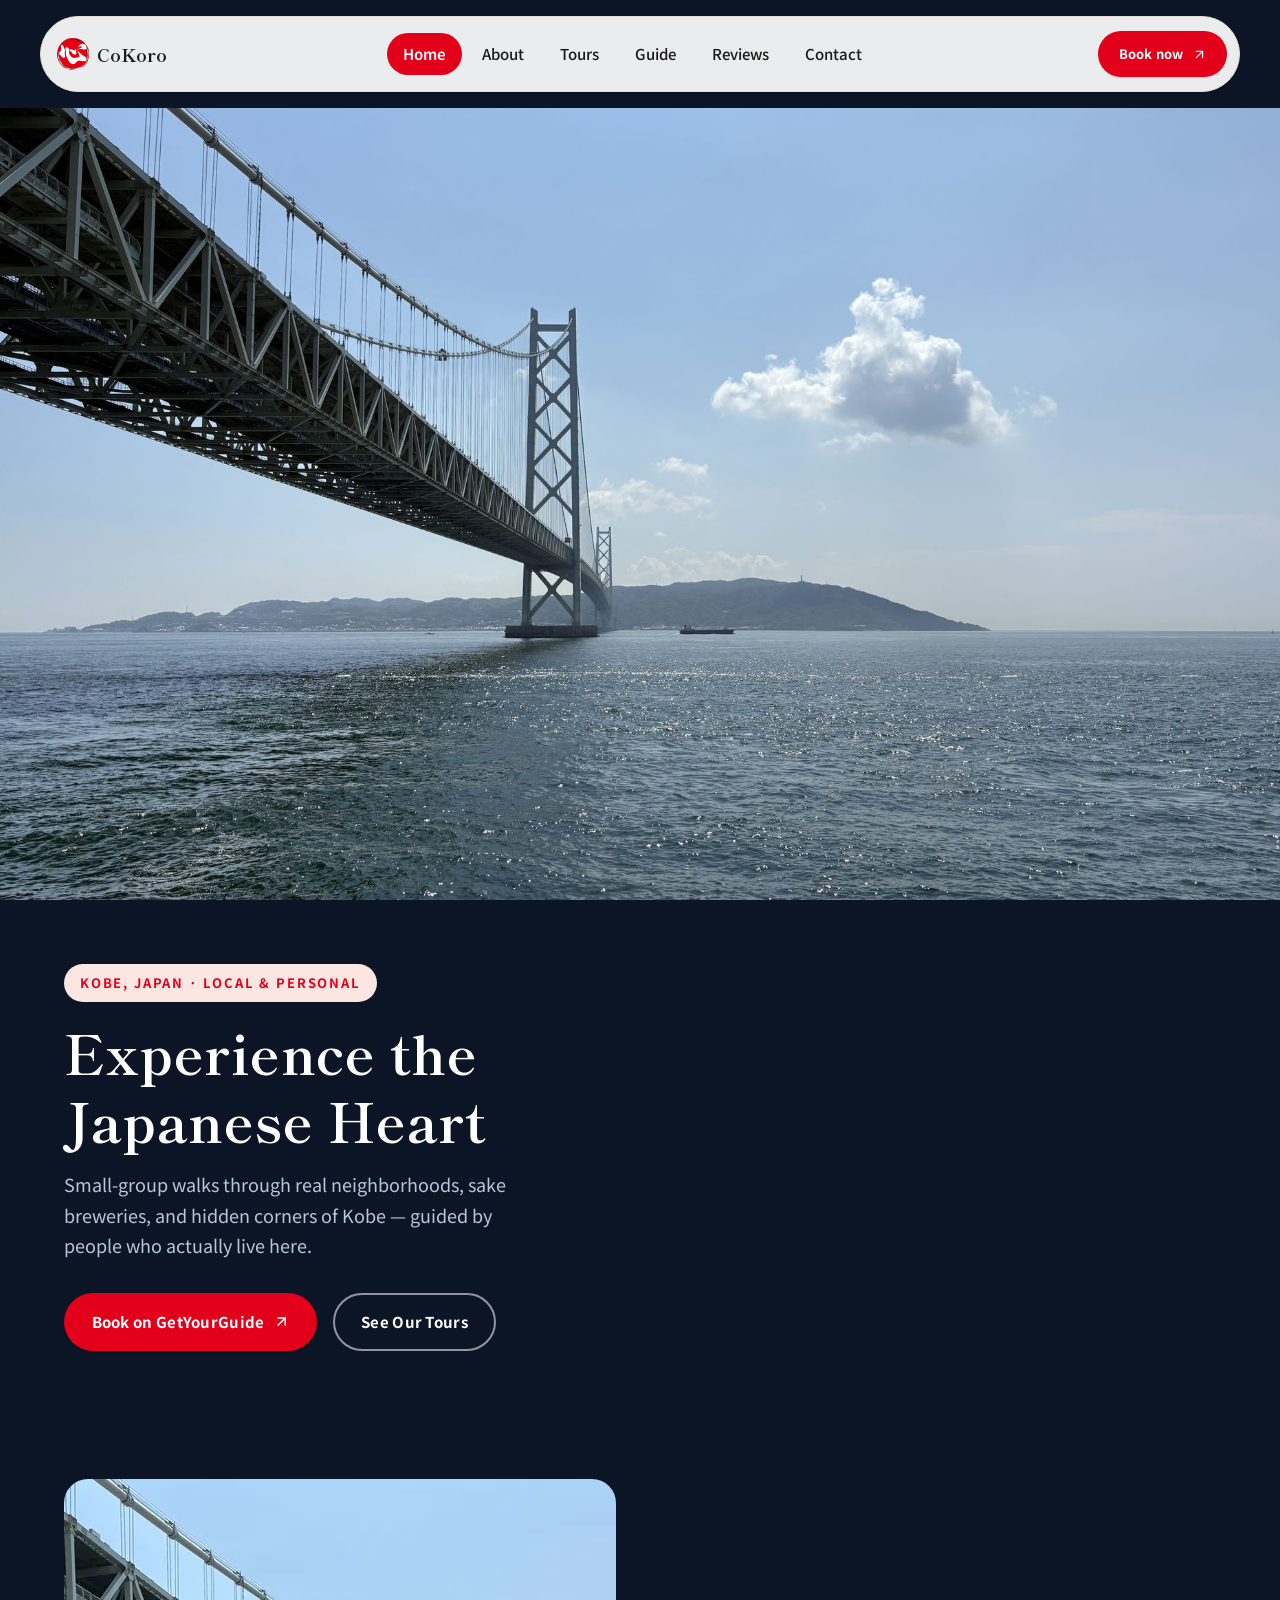
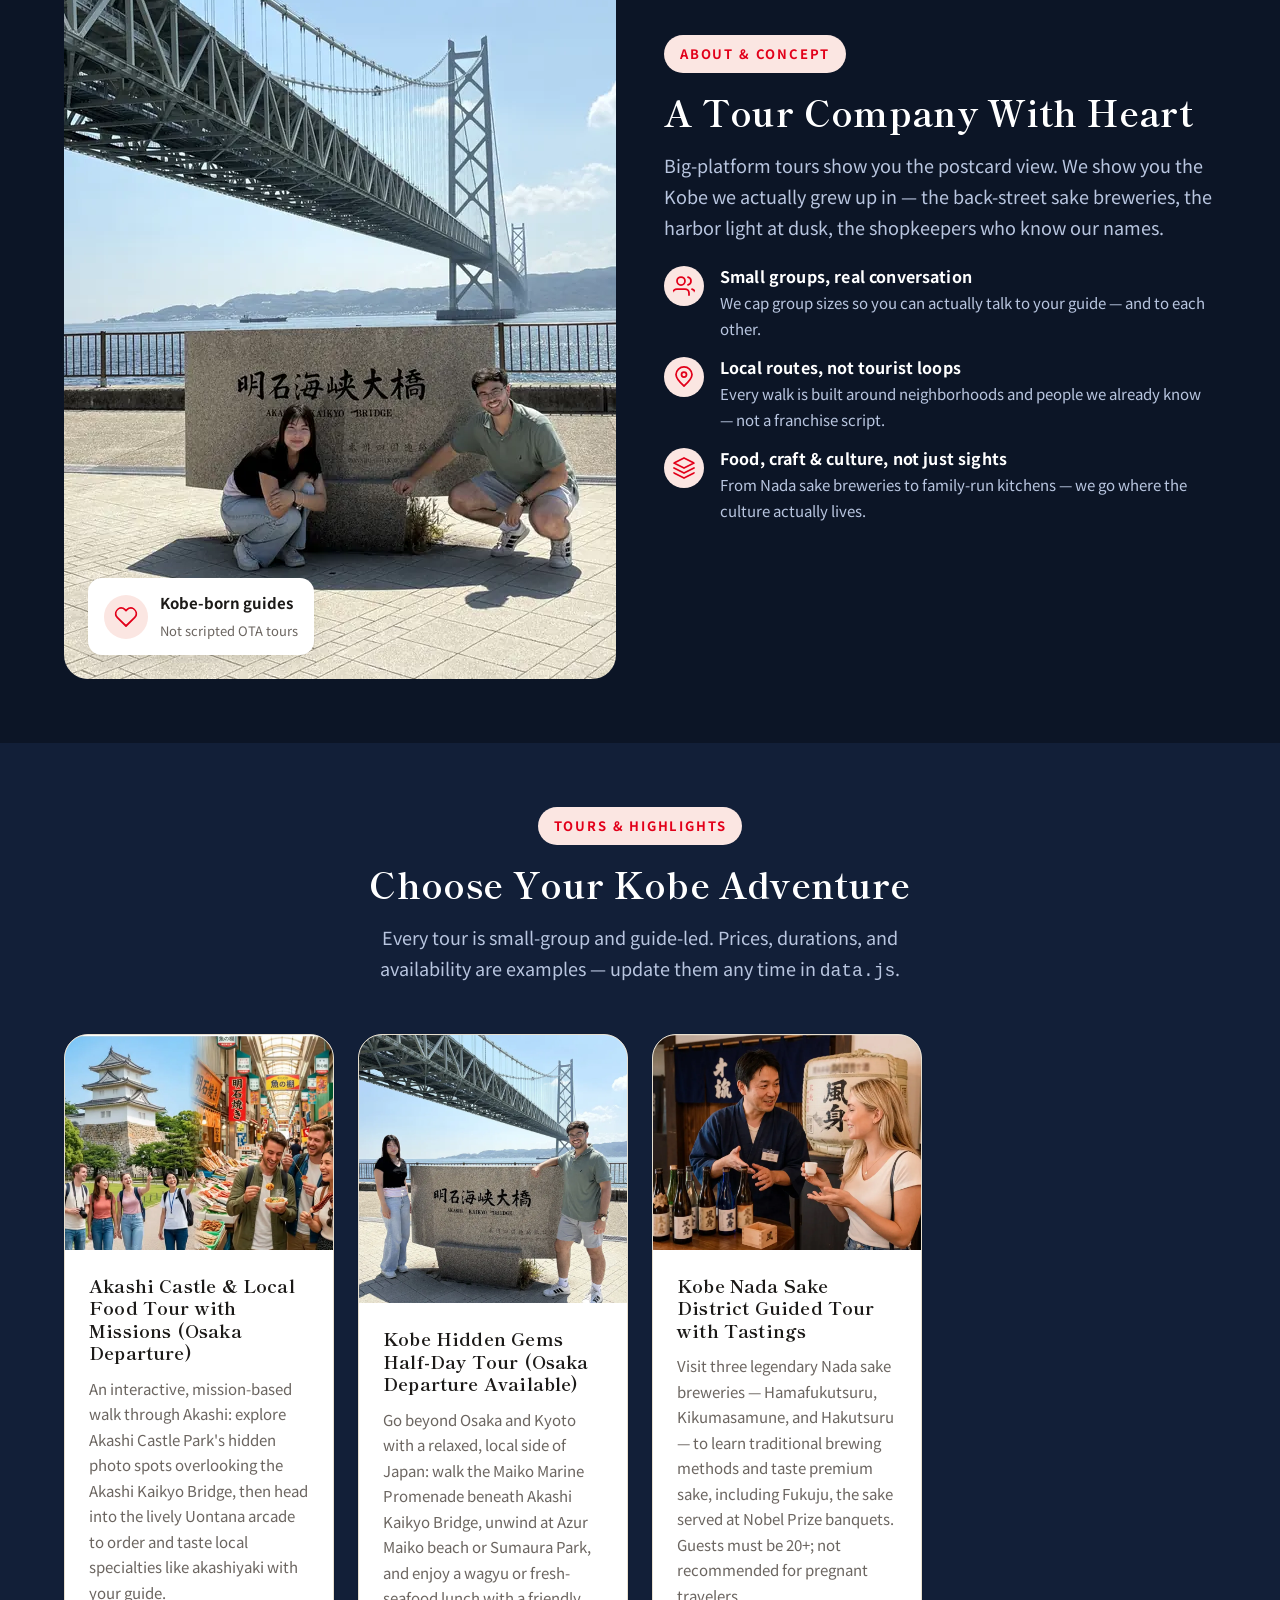
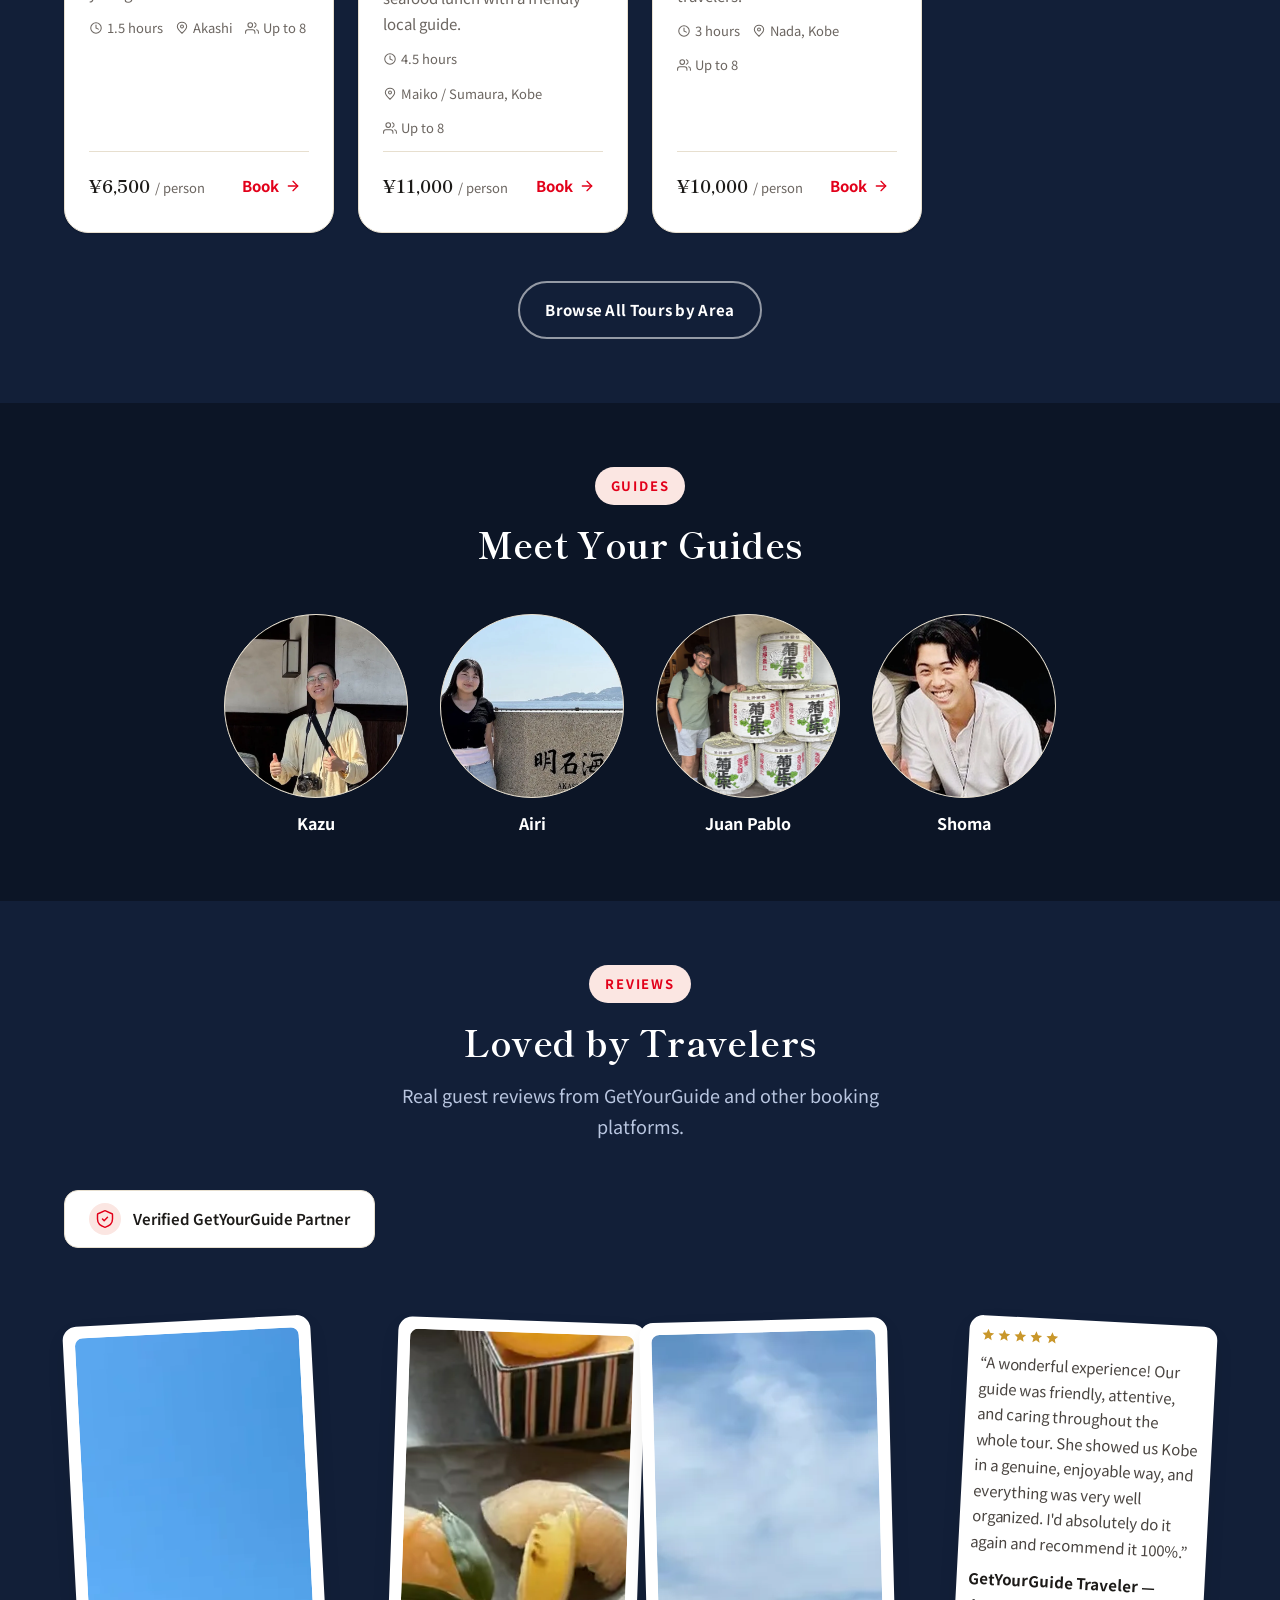
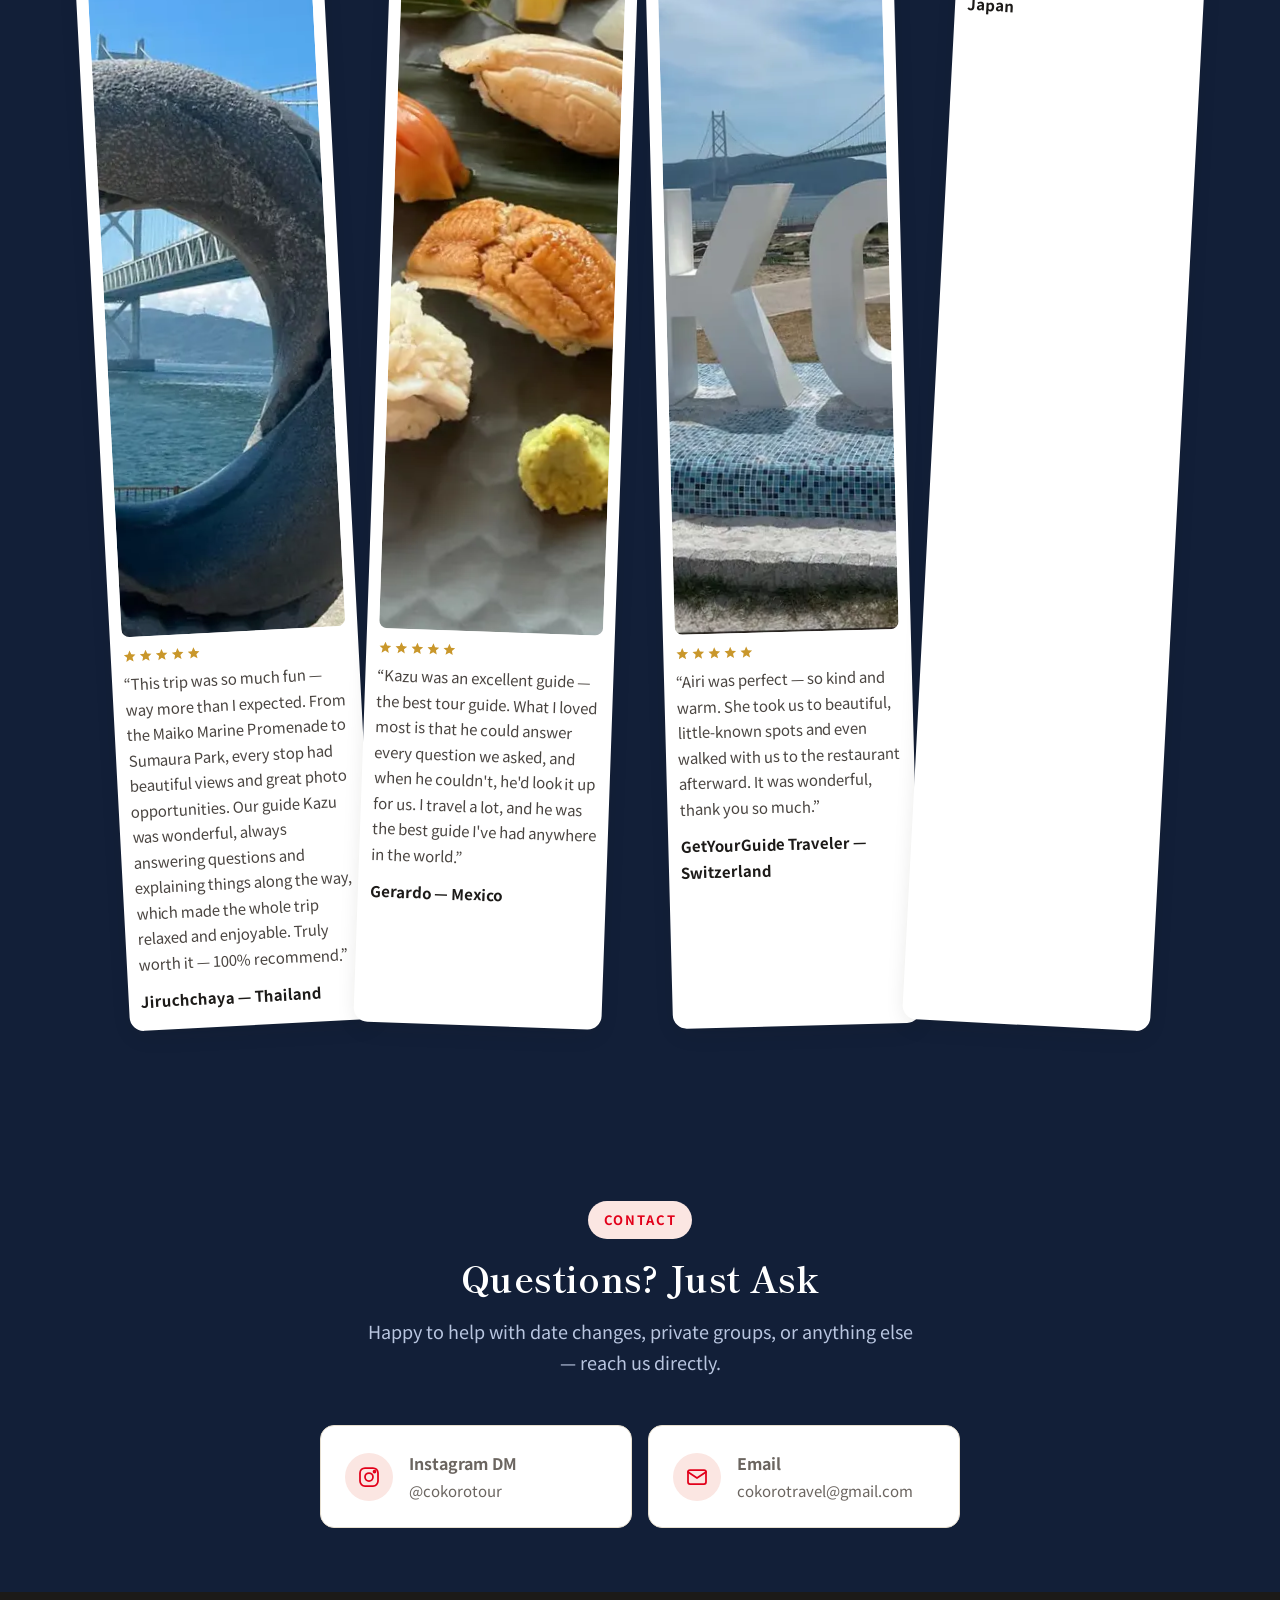
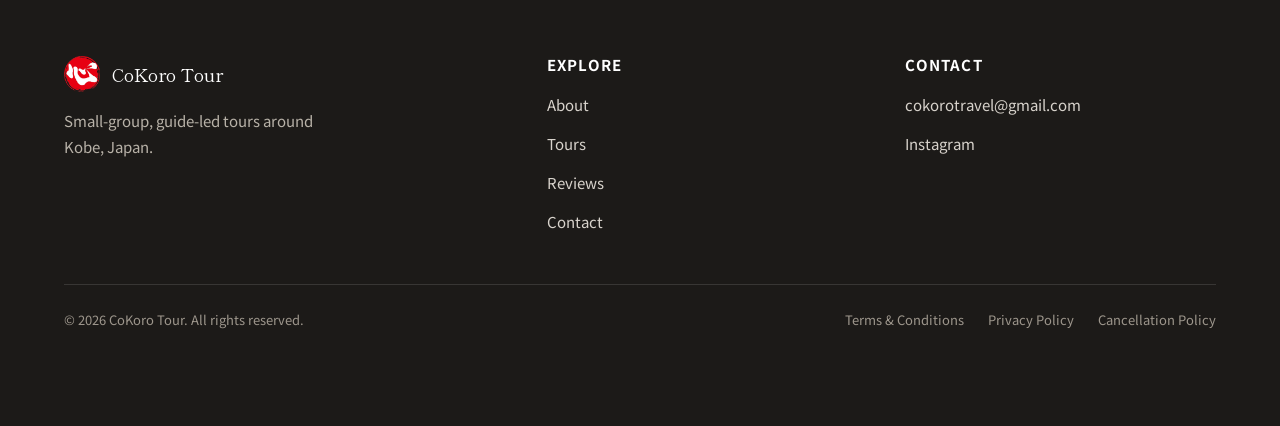
==== index.html @ 9242f1d7 "Initial commit: CoKoro Tour site Static HTML/CSS/JS landing site with a dedicated Tours-by-area page" ====
<!doctype html>
<html lang="en">
<head>
<meta charset="UTF-8">
<meta name="viewport" content="width=device-width, initial-scale=1">
<title>CoKoro Tour — Experience the Japanese Heart</title>
<meta name="description" content="CoKoro Tour: experience the Japanese heart — small-group, guide-led tours around Kobe, Japan — real local stories, not a script. Book securely via GetYourGuide.">

<link rel="preconnect" href="https://fonts.googleapis.com">
<link rel="preconnect" href="https://fonts.gstatic.com" crossorigin>

<link rel="icon" type="image/png" sizes="32x32" href="assets/logo/favicon-32.png">
<link rel="icon" type="image/png" sizes="192x192" href="assets/logo/favicon-192.png">
<link rel="icon" type="image/png" sizes="512x512" href="assets/logo/favicon-512.png">
<link rel="apple-touch-icon" href="assets/logo/apple-touch-icon.png">
<meta name="theme-color" content="#0c1526">

<meta property="og:type" content="website">
<meta property="og:title" content="CoKoro Tour — Experience the Japanese Heart">
<meta property="og:description" content="Small-group, guide-led tours around Kobe, Japan.">
<meta property="og:image" content="assets/images/hero-bridge.jpg">

<link rel="stylesheet" href="styles.css">
</head>
<body class="no-js">
<a class="skip-link" href="#main">Skip to main content</a>

<!-- =====================================================================
     Header
     ===================================================================== -->
<header class="site-header">
  <div class="container site-header-inner">
    <a class="brand" href="#top" aria-label="CoKoro Tour home">
      <img src="assets/logo/cokoro-mark-128.png" alt="" width="32" height="32">
      <span class="brand-name">CoKoro</span>
    </a>

    <nav class="main-nav" id="main-nav" aria-label="Primary">
      <a href="#top" data-nav-link="top">Home</a>
      <a href="#about" data-nav-link="about">About</a>
      <a href="tours.html">Tours</a>
      <a href="#guide" data-nav-link="guide">Guide</a>
      <a href="#reviews" data-nav-link="reviews">Reviews</a>
      <a href="#contact" data-nav-link="contact">Contact</a>
    </nav>

    <div class="header-actions">
      <a class="btn btn-primary btn-sm" data-role="booking-link" href="https://www.getyourguide.com/-s781057/" target="_blank" rel="noopener noreferrer">
        Book now
        <svg class="btn-icon" viewBox="0 0 24 24" fill="none" stroke="currentColor" stroke-width="2" stroke-linecap="round" stroke-linejoin="round"><line x1="7" y1="17" x2="17" y2="7"/><polyline points="7 7 17 7 17 17"/></svg>
      </a>
      <button class="nav-toggle" id="nav-toggle" aria-controls="main-nav" aria-expanded="false" aria-label="Open menu">
        <svg viewBox="0 0 24 24" fill="none" stroke="currentColor" stroke-width="1.75" stroke-linecap="round" stroke-linejoin="round"><line x1="3" y1="6" x2="21" y2="6"/><line x1="3" y1="12" x2="21" y2="12"/><line x1="3" y1="18" x2="21" y2="18"/></svg>
      </button>
    </div>
  </div>
</header>

<main id="main">

  <!-- ===================================================================
       Full-bleed ambient video — leads the page to grab attention first;
       deliberately separate from the headline/buttons below (no overlay
       or caption on top of it).
       =================================================================== -->
  <section class="video-showcase" id="top" aria-hidden="true">
    <video id="hero-video" autoplay muted loop playsinline preload="auto" poster="assets/images/hero-bridge.jpg">
      <source src="assets/images/hero-video.mp4" type="video/mp4">
    </video>
  </section>

  <!-- ===================================================================
       Hero
       =================================================================== -->
  <section class="hero" aria-label="Introduction">
    <div class="container hero-text">
      <span class="eyebrow">Kobe, Japan · Local &amp; Personal</span>
      <h1>Experience the Japanese Heart</h1>
      <p class="lede">Small-group walks through real neighborhoods, sake breweries, and hidden corners of Kobe — guided by people who actually live here.</p>
      <div class="hero-actions">
        <a class="btn btn-primary" data-role="booking-link" href="https://www.getyourguide.com/-s781057/" target="_blank" rel="noopener noreferrer">
          Book on GetYourGuide
          <svg class="btn-icon" viewBox="0 0 24 24" fill="none" stroke="currentColor" stroke-width="2" stroke-linecap="round" stroke-linejoin="round"><line x1="7" y1="17" x2="17" y2="7"/><polyline points="7 7 17 7 17 17"/></svg>
        </a>
        <a class="btn btn-secondary" href="tours.html">See Our Tours</a>
      </div>
    </div>
  </section>

  <!-- ===================================================================
       About & Concept
       =================================================================== -->
  <section class="section" id="about" aria-labelledby="about-heading">
    <div class="container">
      <div class="about-grid" data-reveal>
        <div class="about-media">
          <picture>
            <source srcset="assets/images/tour-bridge-awaji.webp" type="image/webp">
            <img src="assets/images/tour-bridge-awaji.jpg" loading="lazy" width="1000" height="800" alt="CoKoro guides in front of Akashi Kaikyo Bridge">
          </picture>
          <div class="about-media-badge">
            <svg viewBox="0 0 24 24" fill="none" stroke="currentColor" stroke-width="1.75" stroke-linecap="round" stroke-linejoin="round"><path d="M20.8 4.6a5.5 5.5 0 0 0-7.8 0L12 5.6l-1-1a5.5 5.5 0 0 0-7.8 7.8l1 1L12 21l7.8-7.6 1-1a5.5 5.5 0 0 0 0-7.8Z"/></svg>
            <div>
              <strong>Kobe-born guides</strong>
              <span>Not scripted OTA tours</span>
            </div>
          </div>
        </div>
        <div>
          <span class="eyebrow">About &amp; Concept</span>
          <h2 id="about-heading">A Tour Company With Heart</h2>
          <p class="lede">Big-platform tours show you the postcard view. We show you the Kobe we actually grew up in — the back-street sake breweries, the harbor light at dusk, the shopkeepers who know our names.</p>
          <div class="value-list">
            <div class="value-item">
              <svg viewBox="0 0 24 24" fill="none" stroke="currentColor" stroke-width="1.75" stroke-linecap="round" stroke-linejoin="round"><path d="M17 21v-2a4 4 0 0 0-4-4H5a4 4 0 0 0-4 4v2"/><circle cx="9" cy="7" r="4"/><path d="M23 21v-2a4 4 0 0 0-3-3.87"/><path d="M16 3.13a4 4 0 0 1 0 7.75"/></svg>
              <div>
                <h3>Small groups, real conversation</h3>
                <p>We cap group sizes so you can actually talk to your guide — and to each other.</p>
              </div>
            </div>
            <div class="value-item">
              <svg viewBox="0 0 24 24" fill="none" stroke="currentColor" stroke-width="1.75" stroke-linecap="round" stroke-linejoin="round"><path d="M12 21c-4.5-4-8-7.5-8-11.5A8 8 0 0 1 12 2a8 8 0 0 1 8 7.5C20 13.5 16.5 17 12 21Z"/><circle cx="12" cy="9.5" r="2.5"/></svg>
              <div>
                <h3>Local routes, not tourist loops</h3>
                <p>Every walk is built around neighborhoods and people we already know — not a franchise script.</p>
              </div>
            </div>
            <div class="value-item">
              <svg viewBox="0 0 24 24" fill="none" stroke="currentColor" stroke-width="1.75" stroke-linecap="round" stroke-linejoin="round"><path d="M12 2 2 7l10 5 10-5-10-5Z"/><path d="M2 17l10 5 10-5"/><path d="M2 12l10 5 10-5"/></svg>
              <div>
                <h3>Food, craft &amp; culture, not just sights</h3>
                <p>From Nada sake breweries to family-run kitchens — we go where the culture actually lives.</p>
              </div>
            </div>
          </div>
        </div>
      </div>
    </div>
  </section>

  <!-- ===================================================================
       Tours & Highlights
       =================================================================== -->
  <section class="section section--alt" id="tours" aria-labelledby="tours-heading">
    <div class="container">
      <div class="section-head section-head--center">
        <span class="eyebrow">Tours &amp; Highlights</span>
        <h2 id="tours-heading">Choose Your Kobe Adventure</h2>
        <p class="lede">Every tour is small-group and guide-led. Prices, durations, and availability are examples — update them any time in <code>data.js</code>.</p>
      </div>

      <div class="tour-grid" id="tours-grid">
        <!-- Rendered from TOURS in data.js by script.js -->
      </div>
      <noscript>
        <p>Please enable JavaScript to see our current tours, or <a href="#contact">contact us directly</a> for tour details.</p>
      </noscript>
      <div style="text-align:center; margin-top: var(--space-7);">
        <a class="btn btn-secondary" href="tours.html">Browse All Tours by Area</a>
      </div>
    </div>
  </section>

  <!-- ===================================================================
       Guide Profile
       =================================================================== -->
  <section class="section" id="guide" aria-labelledby="guide-heading">
    <div class="container">
      <div class="section-head section-head--center">
        <span class="eyebrow">Guides</span>
        <h2 id="guide-heading">Meet Your Guides</h2>
      </div>
      <div class="guide-grid" id="guides-grid">
        <!-- Rendered from GUIDES in data.js by script.js -->
      </div>
    </div>
  </section>

  <!-- ===================================================================
       Social Proof / Reviews
       =================================================================== -->
  <section class="section section--alt" id="reviews" aria-labelledby="reviews-heading">
    <div class="container">
      <div class="section-head section-head--center">
        <span class="eyebrow">Reviews</span>
        <h2 id="reviews-heading">Loved by Travelers</h2>
        <p class="lede">Real guest reviews from GetYourGuide and other booking platforms.</p>
      </div>

      <div class="trust-badges">
        <span class="trust-badge">
          <svg viewBox="0 0 24 24" fill="none" stroke="currentColor" stroke-width="1.75" stroke-linecap="round" stroke-linejoin="round"><path d="M12 2 3 6v6c0 5 4 8.5 9 10 5-1.5 9-5 9-10V6l-9-4Z"/><path d="m9 12 2 2 4-4"/></svg>
          Verified GetYourGuide Partner
        </span>
      </div>

      <div class="polaroid-strip" id="reviews-grid">
        <!-- Rendered from REVIEWS in data.js by script.js -->
      </div>
    </div>
  </section>

  <!-- ===================================================================
       Direct Contact
       =================================================================== -->
  <section class="section section--alt" id="contact" aria-labelledby="contact-heading">
    <div class="container">
      <div class="section-head section-head--center">
        <span class="eyebrow">Contact</span>
        <h2 id="contact-heading">Questions? Just Ask</h2>
        <p class="lede">Happy to help with date changes, private groups, or anything else — reach us directly.</p>
      </div>

      <div class="contact-channels contact-channels--centered contact-channels--two">
        <a class="contact-channel" href="https://www.instagram.com/cokorotour/" target="_blank" rel="noopener noreferrer">
          <span class="contact-channel-icon">
            <svg viewBox="0 0 24 24" fill="none" stroke="currentColor" stroke-width="1.75" stroke-linecap="round" stroke-linejoin="round"><rect x="3" y="3" width="18" height="18" rx="5"/><circle cx="12" cy="12" r="4"/><circle cx="17.5" cy="6.5" r="1"/></svg>
          </span>
          <span>
            <strong>Instagram DM</strong>
            <span>@cokorotour</span>
          </span>
        </a>
        <a class="contact-channel" href="mailto:cokorotravel@gmail.com">
          <span class="contact-channel-icon">
            <svg viewBox="0 0 24 24" fill="none" stroke="currentColor" stroke-width="1.75" stroke-linecap="round" stroke-linejoin="round"><rect x="3" y="5" width="18" height="14" rx="2"/><path d="m3 7 9 6 9-6"/></svg>
          </span>
          <span>
            <strong>Email</strong>
            <span>cokorotravel@gmail.com</span>
          </span>
        </a>
      </div>
    </div>
  </section>

</main>

<!-- =====================================================================
     Footer
     ===================================================================== -->
<footer class="site-footer">
  <div class="container">
    <div class="footer-grid">
      <div>
        <div class="footer-brand">
          <img src="assets/logo/cokoro-mark-128.png" alt="" width="36" height="36">
          <span>CoKoro Tour</span>
        </div>
        <p style="max-width: 34ch; color: #b8b2a8; font-size: var(--text-sm);">
          Small-group, guide-led tours around Kobe, Japan.
        </p>
      </div>
      <div>
        <h3>Explore</h3>
        <ul>
          <li><a href="#about">About</a></li>
          <li><a href="tours.html">Tours</a></li>
          <li><a href="#reviews">Reviews</a></li>
          <li><a href="#contact">Contact</a></li>
        </ul>
      </div>
      <div>
        <h3>Contact</h3>
        <ul>
          <li><a href="mailto:cokorotravel@gmail.com">cokorotravel@gmail.com</a></li>
          <li><a href="https://www.instagram.com/cokorotour/" target="_blank" rel="noopener noreferrer">Instagram</a></li>
        </ul>
      </div>
    </div>
    <div class="footer-bottom">
      <span>&copy; <span id="footer-year">2026</span> CoKoro Tour. All rights reserved.</span>
      <span class="footer-bottom-links">
        <a href="#">Terms &amp; Conditions</a>
        <a href="#">Privacy Policy</a>
        <a href="#">Cancellation Policy</a>
      </span>
    </div>
  </div>
</footer>

<!-- =====================================================================
     Sticky mobile "Book Now" bar
     ===================================================================== -->
<div class="sticky-cta" id="sticky-cta">
  <div class="sticky-cta-text">
    <strong>Ready to explore Kobe?</strong>
    <span>Book securely on GetYourGuide</span>
  </div>
  <a class="btn btn-primary" data-role="booking-link" href="https://www.getyourguide.com/-s781057/" target="_blank" rel="noopener noreferrer">
    Book Now
  </a>
</div>

<script src="data.js"></script>
<script src="script.js"></script>
</body>
</html>
---- styles.css ----
/* =========================================================================
   CoKoro Tour — Design Tokens & Base Styles
   Brand: red #E2001A + ink black + warm cream, built around the existing
   心 (kokoro) brush-mark logo. Mobile-first; breakpoints at 768/1024/1440.
   ========================================================================= */

@import url('https://fonts.googleapis.com/css2?family=Shippori+Mincho:wght@400;500;600;700;800&family=Noto+Sans+JP:wght@400;500;600;700&display=swap');

:root {
  /* --- Color: brand --- */
  --color-red: #e2001a;
  --color-red-dark: #b3000f;
  --color-red-soft: #fbe6e2;
  --color-ink: #1c1a18;
  --color-ink-soft: #4a4541;
  --color-indigo: #24344a;
  --color-indigo-dark: #16212f;
  --color-gold: #c9972b;

  /* --- Color: surfaces ---
     Page background is a deep "kon-iro" (紺色) Japanese indigo navy.
     --color-ink/--color-ink-soft/--color-muted/--color-surface/--color-border
     stay as their original light-mode values below — they're what every
     white "card" (tour cards, review cards, contact cards, etc.) uses
     internally, and those cards stay light regardless of the page theme.
     --color-on-dark / --color-on-dark-muted are the new tokens for text
     that sits directly on the navy page background (headings, ledes). */
  --color-bg: #0c1526;
  --color-bg-alt: #121f38;
  --color-on-dark: #ffffff;
  --color-on-dark-muted: #b9c6e0;
  --color-surface: #ffffff;
  --color-surface-alt: #f4ede0;
  --color-border: #e7dfcf;
  --color-muted: #6b6560;

  /* --- Color: semantic --- */
  --color-on-red: #ffffff;
  --color-on-indigo: #ffffff;
  --color-success: #2e7d4f;
  --color-danger: #c0362c;

  /* --- Typography --- */
  --font-display: 'Shippori Mincho', 'Noto Serif JP', serif;
  --font-body: 'Noto Sans JP', 'Hiragino Sans', sans-serif;

  --text-xs: 0.8125rem;   /* 13px */
  --text-sm: 0.9375rem;   /* 15px */
  --text-base: 1rem;      /* 16px */
  --text-lg: 1.125rem;    /* 18px */
  --text-xl: 1.375rem;    /* 22px */
  --text-2xl: 1.75rem;    /* 28px */
  --text-3xl: 2.25rem;    /* 36px */
  --text-4xl: 2.75rem;    /* 44px */
  --text-5xl: 3.375rem;   /* 54px */

  /* --- Spacing (8px rhythm) --- */
  --space-1: 0.25rem;
  --space-2: 0.5rem;
  --space-3: 0.75rem;
  --space-4: 1rem;
  --space-5: 1.5rem;
  --space-6: 2rem;
  --space-7: 3rem;
  --space-8: 4rem;
  --space-9: 6rem;

  /* --- Radius --- */
  --radius-sm: 8px;
  --radius-md: 14px;
  --radius-lg: 24px;
  --radius-full: 999px;

  /* --- Shadow (warm-tinted, not pure black) --- */
  --shadow-sm: 0 1px 2px rgba(28, 26, 24, 0.08), 0 1px 1px rgba(28, 26, 24, 0.04);
  --shadow-md: 0 8px 24px -8px rgba(28, 26, 24, 0.18);
  --shadow-lg: 0 24px 48px -12px rgba(28, 26, 24, 0.28);

  /* --- Motion --- */
  --ease-standard: cubic-bezier(0.4, 0, 0.2, 1);
  --ease-out: cubic-bezier(0.16, 1, 0.3, 1);
  --duration-fast: 150ms;
  --duration-base: 250ms;
  --duration-slow: 400ms;

  /* --- Layout --- */
  --container-max: 1200px;
  --header-height: 76px;
  --sticky-cta-height: 68px;

  /* --- Z-index scale --- */
  --z-header: 100;
  --z-sticky-cta: 90;
  --z-modal: 200;
  --z-skip-link: 300;
}

@media (prefers-reduced-motion: reduce) {
  *, *::before, *::after {
    animation-duration: 0.001ms !important;
    animation-iteration-count: 1 !important;
    transition-duration: 0.001ms !important;
    scroll-behavior: auto !important;
  }
}

/* =========================================================================
   Reset
   ========================================================================= */

*, *::before, *::after { box-sizing: border-box; }

html {
  -webkit-text-size-adjust: 100%;
  scroll-behavior: smooth;
}

body {
  margin: 0;
  min-height: 100dvh;
  font-family: var(--font-body);
  font-size: var(--text-base);
  line-height: 1.7;
  color: var(--color-ink);
  background: var(--color-bg);
  -webkit-font-smoothing: antialiased;
}

img, video { max-width: 100%; display: block; }

h1, h2, h3, h4 {
  font-family: var(--font-display);
  line-height: 1.25;
  margin: 0 0 var(--space-4);
  font-weight: 700;
  letter-spacing: 0.01em;
}

p { margin: 0 0 var(--space-4); max-width: 65ch; }

a { color: var(--color-indigo); text-decoration-thickness: 1.5px; text-underline-offset: 3px; }
a:hover { color: var(--color-red); }

ul, ol { padding-left: 1.25em; }

button { font-family: inherit; }

/* Focus visibility everywhere (keyboard nav) */
a:focus-visible,
button:focus-visible,
input:focus-visible,
textarea:focus-visible,
select:focus-visible,
[tabindex]:focus-visible {
  outline: 3px solid var(--color-indigo);
  outline-offset: 2px;
  border-radius: 4px;
}

.skip-link {
  position: absolute;
  left: var(--space-4);
  top: -100px;
  z-index: var(--z-skip-link);
  background: var(--color-ink);
  color: #fff;
  padding: var(--space-3) var(--space-5);
  border-radius: var(--radius-sm);
  transition: top var(--duration-base) var(--ease-out);
}
.skip-link:focus { top: var(--space-4); }

/* No horizontal scroll anywhere */
html, body { overflow-x: hidden; }

/* =========================================================================
   Layout helpers
   ========================================================================= */

.container {
  width: 100%;
  max-width: var(--container-max);
  margin-inline: auto;
  padding-inline: var(--space-5);
}

.section { padding-block: var(--space-8); }
.section--tight { padding-block: var(--space-7); }
.section--alt { background: var(--color-bg-alt); }

.section-head {
  max-width: 62ch;
  margin-bottom: var(--space-7);
}
.section-head--center { margin-inline: auto; text-align: center; }

.eyebrow {
  display: inline-flex;
  align-items: center;
  gap: var(--space-2);
  font-family: var(--font-body);
  font-size: var(--text-xs);
  font-weight: 700;
  letter-spacing: 0.14em;
  text-transform: uppercase;
  color: var(--color-red);
  background: var(--color-red-soft);
  padding: var(--space-2) var(--space-4);
  border-radius: var(--radius-full);
  margin-bottom: var(--space-4);
}

h2 { font-size: var(--text-3xl); color: var(--color-on-dark); }
h3 { font-size: var(--text-xl); }

.lede { font-size: var(--text-lg); color: var(--color-on-dark-muted); }

.visually-hidden {
  position: absolute;
  width: 1px; height: 1px;
  padding: 0; margin: -1px;
  overflow: hidden;
  clip: rect(0,0,0,0);
  white-space: nowrap; border: 0;
}

/* =========================================================================
   Buttons
   ========================================================================= */

.btn {
  display: inline-flex;
  align-items: center;
  justify-content: center;
  gap: var(--space-2);
  padding: 0.9rem 1.6rem;
  border-radius: var(--radius-full);
  font-weight: 700;
  font-size: var(--text-sm);
  letter-spacing: 0.02em;
  border: 2px solid transparent;
  cursor: pointer;
  min-height: 48px;
  transition: transform var(--duration-fast) var(--ease-standard),
              background var(--duration-fast) var(--ease-standard),
              box-shadow var(--duration-fast) var(--ease-standard);
  text-decoration: none;
  touch-action: manipulation;
}
.btn:active { transform: scale(0.97); }

.btn-primary {
  background: var(--color-red);
  color: var(--color-on-red);
  box-shadow: var(--shadow-sm);
}
.btn-primary:hover { background: var(--color-red-dark); color: #fff; box-shadow: var(--shadow-md); }

.btn-secondary {
  background: transparent;
  color: var(--color-on-dark);
  border-color: rgba(255, 255, 255, 0.55);
}
.btn-secondary:hover { background: var(--color-on-dark); color: var(--color-bg); border-color: var(--color-on-dark); }


.btn-light {
  background: #fff;
  color: var(--color-ink);
}
.btn-light:hover { background: var(--color-surface-alt); }

.btn-block { width: 100%; }
.btn-sm { padding: 0.6rem 1.15rem; min-height: 40px; font-size: var(--text-xs); }

.btn-icon {
  width: 1.15em; height: 1.15em;
  flex-shrink: 0;
}

/* =========================================================================
   Header / Nav
   ========================================================================= */

.site-header {
  position: fixed;
  top: var(--space-4);
  left: 0;
  right: 0;
  z-index: var(--z-header);
  display: flex;
  justify-content: center;
  pointer-events: none;
}

.site-header-inner {
  pointer-events: auto;
  display: flex;
  align-items: center;
  justify-content: space-between;
  gap: var(--space-5);
  background: rgba(255, 255, 255, 0.92);
  backdrop-filter: blur(14px);
  -webkit-backdrop-filter: blur(14px);
  border: 1px solid var(--color-border);
  border-radius: var(--radius-full);
  padding: var(--space-2) var(--space-3) var(--space-2) var(--space-4);
  height: var(--header-height);
  box-shadow: var(--shadow-sm);
}

.brand {
  display: flex;
  align-items: center;
  gap: var(--space-2);
  text-decoration: none;
  min-height: 44px;
}
.brand img { width: 32px; height: 32px; }
.brand-name {
  font-family: var(--font-display);
  font-size: var(--text-lg);
  font-weight: 700;
  color: var(--color-ink);
}

.main-nav {
  display: flex;
  align-items: center;
  gap: var(--space-1);
}

.main-nav a {
  color: var(--color-ink);
  text-decoration: none;
  font-weight: 500;
  font-size: var(--text-sm);
  padding: var(--space-2) var(--space-4);
  border-radius: var(--radius-full);
  transition: background var(--duration-fast) var(--ease-standard), color var(--duration-fast) var(--ease-standard);
}
.main-nav a:hover { color: var(--color-red); background: var(--color-red-soft); }
.main-nav a.is-active { background: var(--color-red); color: #fff !important; font-weight: 600; }

.header-actions { display: flex; align-items: center; gap: var(--space-3); }

.nav-toggle {
  display: inline-flex;
  align-items: center;
  justify-content: center;
  width: 40px; height: 40px;
  background: transparent;
  border: 1px solid var(--color-border);
  color: var(--color-ink);
  border-radius: var(--radius-full);
  cursor: pointer;
}
.nav-toggle svg { width: 20px; height: 20px; }

@media (max-width: 1023.98px) {
  .main-nav {
    position: fixed;
    inset: calc(var(--header-height) + var(--space-6)) var(--space-4) auto var(--space-4);
    background: rgba(255, 255, 255, 0.98);
    box-shadow: var(--shadow-lg);
    border-radius: var(--radius-lg);
    flex-direction: column;
    align-items: stretch;
    gap: 0;
    padding: var(--space-3);
    transform: translateY(-8px);
    opacity: 0;
    pointer-events: none;
    transition: opacity var(--duration-base) var(--ease-standard),
                transform var(--duration-base) var(--ease-standard);
    overflow-y: auto;
    max-height: 70dvh;
  }
  .main-nav[data-open="true"] {
    opacity: 1;
    transform: translateY(0);
    pointer-events: auto;
  }
  .main-nav a {
    color: var(--color-ink);
    padding: var(--space-4);
    font-size: var(--text-base);
    border-radius: var(--radius-sm);
  }
  .main-nav a.is-active { background: var(--color-red-soft); color: var(--color-red) !important; }
  .header-actions .btn-primary { display: none; }
}
@media (min-width: 1024px) {
  .nav-toggle { display: none; }
}

/* =========================================================================
   Hero
   ========================================================================= */

.hero {
  padding-block: var(--space-8);
}

.hero-text h1 {
  color: var(--color-on-dark);
  font-size: clamp(2.25rem, 5vw, var(--text-5xl));
  max-width: 18ch;
  margin-bottom: var(--space-4);
}
.hero-text .lede {
  max-width: 46ch;
  margin-bottom: var(--space-6);
}
.hero-actions {
  display: flex;
  flex-wrap: wrap;
  align-items: center;
  gap: var(--space-4);
}
/* Indigo focus rings are unreadable on the dark hero background */
.hero-actions .btn:focus-visible {
  outline-color: var(--color-on-dark);
}

/* Full-bleed ambient video band — its own moment, no text/buttons on top */
.video-showcase {
  width: 100%;
  min-height: 100dvh;
  box-sizing: border-box;
  display: flex;
  flex-direction: column;
  /* Clears the floating header so it never covers the video itself */
  padding-top: calc(var(--header-height) + var(--space-6));
  background: var(--color-bg);
  overflow: hidden;
}
.video-showcase video {
  width: 100%;
  flex: 1 1 auto;
  min-height: 0;
  object-fit: cover;
}

/* On phones, keep it compact and show the whole frame (letterboxed)
   rather than cropping it, but still clear the header first */
@media (max-width: 639.98px) {
  .video-showcase {
    min-height: 0;
    height: auto;
    aspect-ratio: 1 / 1;
    padding-top: calc(var(--header-height) + var(--space-4));
    background: var(--color-ink);
  }
  .video-showcase video {
    object-fit: contain;
  }
}

/* =========================================================================
   Cards: Tours
   ========================================================================= */

.tour-grid {
  display: grid;
  grid-template-columns: 1fr;
  gap: var(--space-5);
}
@media (min-width: 640px) {
  .tour-grid { grid-template-columns: repeat(2, 1fr); }
}
@media (min-width: 1024px) {
  .tour-grid { grid-template-columns: repeat(4, 1fr); }
}

.tour-card {
  background: var(--color-surface);
  border: 1px solid var(--color-border);
  border-radius: var(--radius-lg);
  overflow: hidden;
  display: flex;
  flex-direction: column;
  box-shadow: var(--shadow-sm);
  transition: transform var(--duration-base) var(--ease-out), box-shadow var(--duration-base) var(--ease-out);
}
.tour-card:hover { transform: translateY(-4px); box-shadow: var(--shadow-md); }

.tour-card-media {
  position: relative;
  aspect-ratio: 4 / 3;
  background: var(--color-surface-alt);
}
.tour-card-media img { width: 100%; height: 100%; object-fit: cover; }

.tour-card-body {
  padding: var(--space-5);
  display: flex;
  flex-direction: column;
  gap: var(--space-3);
  flex: 1;
}
.tour-card-body h3 { margin-bottom: 0; font-size: var(--text-lg); }
.tour-card-body p { font-size: var(--text-sm); color: var(--color-muted); margin-bottom: 0; }

.tour-meta {
  display: flex;
  flex-wrap: wrap;
  gap: var(--space-3);
  font-size: var(--text-xs);
  color: var(--color-muted);
}
.tour-meta span { display: inline-flex; align-items: center; gap: 4px; }
.tour-meta svg { width: 14px; height: 14px; flex-shrink: 0; }

.tour-card-footer {
  margin-top: auto;
  display: flex;
  align-items: center;
  justify-content: space-between;
  gap: var(--space-3);
  padding-top: var(--space-3);
  border-top: 1px solid var(--color-border);
}
.tour-price { font-family: var(--font-display); font-size: var(--text-lg); font-weight: 700; }
.tour-price small { font-family: var(--font-body); font-weight: 400; font-size: var(--text-xs); color: var(--color-muted); }

.tour-card-cta {
  display: inline-flex;
  align-items: center;
  gap: 6px;
  font-weight: 700;
  font-size: var(--text-sm);
  color: var(--color-red);
  text-decoration: none;
  min-height: 44px;
  padding-inline: var(--space-2);
}
.tour-card-cta svg { width: 16px; height: 16px; transition: transform var(--duration-fast) var(--ease-standard); }
.tour-card-cta:hover svg { transform: translateX(3px); }

/* =========================================================================
   Tours by area (tours.html)
   ========================================================================= */

.tour-region-tabs {
  display: flex;
  flex-wrap: wrap;
  justify-content: center;
  gap: var(--space-3);
  margin-bottom: var(--space-8);
}

.region-tab {
  font: inherit;
  font-weight: 600;
  font-size: var(--text-sm);
  color: var(--color-on-dark);
  background: transparent;
  border: 1px solid rgba(255, 255, 255, 0.3);
  border-radius: var(--radius-full);
  padding: var(--space-2) var(--space-5);
  min-height: 44px;
  cursor: pointer;
  transition: background var(--duration-fast) var(--ease-standard), border-color var(--duration-fast) var(--ease-standard), color var(--duration-fast) var(--ease-standard);
}
.region-tab small { font-weight: 400; opacity: 0.75; }
.region-tab:hover { border-color: var(--color-on-dark); }
.region-tab.is-active {
  background: var(--color-red);
  border-color: var(--color-red);
  color: #fff;
}

.tours-coming-soon {
  grid-column: 1 / -1;
  text-align: center;
  color: var(--color-on-dark-muted);
  font-size: var(--text-base);
  max-width: 40rem;
  margin-inline: auto;
  padding: var(--space-8) var(--space-4);
}
.tours-coming-soon a { color: var(--color-on-dark); text-decoration: underline; }

.page-hero {
  padding-top: calc(var(--header-height) + var(--space-9));
  padding-bottom: var(--space-8);
  text-align: center;
}
.page-hero h1 {
  color: var(--color-on-dark);
  font-size: clamp(2.25rem, 5vw, var(--text-5xl));
}

/* =========================================================================
   About / Concept
   ========================================================================= */

.about-grid {
  display: grid;
  gap: var(--space-7);
  align-items: center;
}
@media (min-width: 900px) {
  .about-grid { grid-template-columns: 1fr 1fr; }
  .about-grid.reverse .about-media { order: 2; }
}

.about-media { position: relative; }
.about-media img {
  border-radius: var(--radius-lg);
  aspect-ratio: 4/3.2;
  object-fit: cover;
  width: 100%;
}
.about-media-badge {
  position: absolute;
  bottom: var(--space-5);
  left: var(--space-5);
  background: #fff;
  border-radius: var(--radius-md);
  padding: var(--space-3) var(--space-4);
  box-shadow: var(--shadow-md);
  display: flex;
  align-items: center;
  gap: var(--space-3);
  max-width: 80%;
}
.about-media-badge svg {
  width: 44px; height: 44px;
  padding: 10px;
  box-sizing: border-box;
  border-radius: 50%;
  background: var(--color-red-soft);
  color: var(--color-red);
  flex-shrink: 0;
}
.about-media-badge strong { display: block; font-size: var(--text-sm); }
.about-media-badge span { font-size: var(--text-xs); color: var(--color-muted); }

.value-list { display: grid; gap: var(--space-4); margin-top: var(--space-5); }
.value-item { display: flex; gap: var(--space-4); align-items: flex-start; }
.value-item svg {
  width: 40px; height: 40px;
  padding: 8px;
  box-sizing: border-box;
  border-radius: 50%;
  background: var(--color-red-soft);
  flex-shrink: 0;
  color: var(--color-red);
}
.value-item h3 { font-size: var(--text-base); margin-bottom: var(--space-1); font-family: var(--font-body); font-weight: 700; color: var(--color-on-dark); }
.value-item p { font-size: var(--text-sm); color: var(--color-on-dark-muted); margin: 0; }

/* =========================================================================
   Guide Profile
   ========================================================================= */

.guide-grid {
  display: grid;
  grid-template-columns: repeat(2, 1fr);
  gap: var(--space-6);
  max-width: 52rem;
  margin-inline: auto;
}
@media (min-width: 700px) {
  .guide-grid { grid-template-columns: repeat(4, 1fr); }
}

.guide-item {
  display: flex;
  flex-direction: column;
  align-items: center;
  gap: var(--space-3);
  text-align: center;
}
.guide-item .guide-photo {
  width: 100%;
  aspect-ratio: 1;
  border-radius: 50%;
  overflow: hidden;
  background: var(--color-surface-alt);
  border: 1px solid var(--color-border);
}
.guide-item .guide-photo img { width: 100%; height: 100%; object-fit: cover; }
.guide-photo-placeholder {
  width: 100%; height: 100%;
  display: flex; align-items: center; justify-content: center;
  color: var(--color-muted);
}
.guide-photo-placeholder svg { width: 40%; height: 40%; }
.guide-item strong { font-size: var(--text-base); color: var(--color-on-dark); }

/* =========================================================================
   Social proof / Reviews
   ========================================================================= */

.trust-badges {
  display: flex;
  flex-wrap: wrap;
  gap: var(--space-4);
  margin-bottom: var(--space-7);
}
.trust-badge {
  display: flex;
  align-items: center;
  gap: var(--space-3);
  background: var(--color-surface);
  border: 1px solid var(--color-border);
  border-radius: var(--radius-md);
  padding: var(--space-3) var(--space-5);
  font-size: var(--text-sm);
  font-weight: 600;
}
.trust-badge svg {
  width: 32px; height: 32px;
  padding: 6px;
  box-sizing: border-box;
  border-radius: 50%;
  background: var(--color-red-soft);
  color: var(--color-red);
}

/* Scattered "polaroid" photo + review cards, à la scrapbook social proof */
.polaroid-strip {
  display: flex;
  gap: var(--space-6);
  overflow-x: auto;
  padding: var(--space-5) var(--space-3) var(--space-7);
  margin: 0 calc(var(--space-3) * -1);
  scroll-snap-type: x proximity;
  -webkit-overflow-scrolling: touch;
}
.polaroid-strip::-webkit-scrollbar { height: 8px; }
.polaroid-strip::-webkit-scrollbar-thumb { background: var(--color-border); border-radius: var(--radius-full); }
.reviews-empty {
  width: 100%;
  text-align: center;
  color: var(--color-on-dark-muted);
  font-size: var(--text-base);
  padding: var(--space-6) 0;
}

.polaroid-card {
  scroll-snap-align: start;
  flex: 0 0 15.5rem;
  background: var(--color-surface);
  border-radius: var(--radius-md);
  padding: var(--space-3) var(--space-3) var(--space-4);
  box-shadow: var(--shadow-md);
  transition: transform var(--duration-base) var(--ease-out);
}
.polaroid-card:hover { transform: translateY(-6px) rotate(0deg) !important; }
.polaroid-card:nth-child(5n+1) { transform: rotate(-3deg); }
.polaroid-card:nth-child(5n+2) { transform: rotate(2deg); }
.polaroid-card:nth-child(5n+3) { transform: rotate(-1.5deg); }
.polaroid-card:nth-child(5n+4) { transform: rotate(3deg); }
.polaroid-card:nth-child(5n+5) { transform: rotate(-2deg); }

.polaroid-card img {
  width: 100%;
  aspect-ratio: 1;
  object-fit: cover;
  border-radius: var(--radius-sm);
  margin-bottom: var(--space-3);
}
.review-stars { display: flex; gap: 2px; color: var(--color-gold); margin-bottom: var(--space-2); }
.review-stars svg { width: 14px; height: 14px; }
.review-quote { font-size: var(--text-sm); color: var(--color-ink-soft); margin: 0 0 var(--space-3); }
.review-author strong { display: block; font-size: var(--text-sm); }

@media (min-width: 1024px) {
  .polaroid-strip {
    flex-wrap: wrap;
    justify-content: center;
    overflow: visible;
  }
}

/* =========================================================================
   Contact
   ========================================================================= */

.contact-channels--centered {
  display: grid;
  gap: var(--space-4);
  max-width: 56rem;
  margin-inline: auto;
}
@media (min-width: 700px) {
  .contact-channels--centered { grid-template-columns: repeat(3, 1fr); }
  .contact-channels--centered.contact-channels--two {
    grid-template-columns: repeat(2, 1fr);
    max-width: 40rem;
  }
}

.contact-channel {
  display: flex;
  align-items: center;
  gap: var(--space-4);
  background: var(--color-surface);
  border: 1px solid var(--color-border);
  border-radius: var(--radius-md);
  padding: var(--space-5);
  text-decoration: none;
  color: var(--color-ink);
  transition: box-shadow var(--duration-base) var(--ease-standard), transform var(--duration-base) var(--ease-standard);
}
.contact-channel:hover { box-shadow: var(--shadow-md); transform: translateY(-2px); color: var(--color-ink); }
.contact-channel-icon {
  width: 48px; height: 48px;
  border-radius: 50%;
  background: var(--color-red-soft);
  color: var(--color-red);
  display: flex; align-items: center; justify-content: center;
  flex-shrink: 0;
}
.contact-channel-icon svg { width: 24px; height: 24px; }
.contact-channel strong { display: block; font-size: var(--text-base); }
.contact-channel span:not(.contact-channel-icon) { display: block; font-size: var(--text-sm); color: var(--color-muted); }

/* Toast for dev-time "booking link not connected" notices */
.dev-toast {
  position: fixed;
  left: 50%;
  bottom: calc(var(--sticky-cta-height) + var(--space-4));
  transform: translate(-50%, 8px);
  background: var(--color-ink);
  color: #fff;
  padding: var(--space-3) var(--space-5);
  border-radius: var(--radius-md);
  font-size: var(--text-sm);
  box-shadow: var(--shadow-lg);
  z-index: var(--z-modal);
  opacity: 0;
  transition: opacity var(--duration-base) var(--ease-standard), transform var(--duration-base) var(--ease-standard);
  max-width: min(90vw, 420px);
  text-align: center;
}
.dev-toast.is-visible { opacity: 1; transform: translate(-50%, 0); }
@media (min-width: 1024px) {
  .dev-toast { bottom: var(--space-5); }
}

/* =========================================================================
   Footer
   ========================================================================= */

.site-footer {
  background: var(--color-ink);
  color: #d8d3cc;
  padding-block: var(--space-8) var(--space-9);
}
.footer-grid {
  display: grid;
  gap: var(--space-7);
  margin-bottom: var(--space-7);
}
@media (min-width: 768px) { .footer-grid { grid-template-columns: 1.4fr 1fr 1fr; } }
.footer-brand { display: flex; align-items: center; gap: var(--space-3); margin-bottom: var(--space-4); }
.footer-brand img { width: 36px; height: 36px; }
.footer-brand span { font-family: var(--font-display); font-size: var(--text-lg); color: #fff; }
.site-footer h3 { color: #fff; font-size: var(--text-sm); text-transform: uppercase; letter-spacing: 0.08em; font-family: var(--font-body); }
.site-footer ul { list-style: none; padding: 0; margin: 0; display: grid; gap: var(--space-3); }
.site-footer a { color: #d8d3cc; text-decoration: none; font-size: var(--text-sm); }
.site-footer a:hover { color: #fff; }
.footer-bottom {
  border-top: 1px solid rgba(255,255,255,0.12);
  padding-top: var(--space-5);
  display: flex;
  flex-wrap: wrap;
  gap: var(--space-3);
  justify-content: space-between;
  font-size: var(--text-xs);
  color: #9d968c;
}
.footer-bottom-links { display: flex; gap: var(--space-5); flex-wrap: wrap; }
.footer-bottom-links a { color: #9d968c; font-size: var(--text-xs); }

/* =========================================================================
   Sticky mobile "Book Now" bar
   ========================================================================= */

.sticky-cta {
  position: fixed;
  left: 0; right: 0; bottom: 0;
  z-index: var(--z-sticky-cta);
  background: rgba(251, 246, 238, 0.96);
  backdrop-filter: blur(10px);
  border-top: 1px solid var(--color-border);
  padding: var(--space-3) var(--space-4);
  padding-bottom: max(var(--space-3), env(safe-area-inset-bottom));
  display: flex;
  align-items: center;
  gap: var(--space-3);
  transform: translateY(0);
  transition: transform var(--duration-base) var(--ease-standard);
}
.sticky-cta[data-hidden="true"] { transform: translateY(110%); }
.sticky-cta-text { flex: 1; min-width: 0; }
.sticky-cta-text strong { display: block; font-size: var(--text-sm); }
.sticky-cta-text span { display: block; font-size: var(--text-xs); color: var(--color-muted); }
.sticky-cta .btn { flex-shrink: 0; }

@media (min-width: 1024px) {
  .sticky-cta { display: none; }
}

/* Reserve space so sticky bar never covers content/footer on mobile */
@media (max-width: 1023.98px) {
  body { padding-bottom: var(--sticky-cta-height); }
}

/* =========================================================================
   Scroll reveal (progressive enhancement; safe no-op without JS)
   ========================================================================= */

[data-reveal] {
  opacity: 0;
  transform: translateY(16px);
  transition: opacity var(--duration-slow) var(--ease-out), transform var(--duration-slow) var(--ease-out);
}
[data-reveal].is-visible { opacity: 1; transform: none; }
@media (prefers-reduced-motion: reduce) {
  [data-reveal] { opacity: 1; transform: none; }
}
.no-js [data-reveal] { opacity: 1; transform: none; }
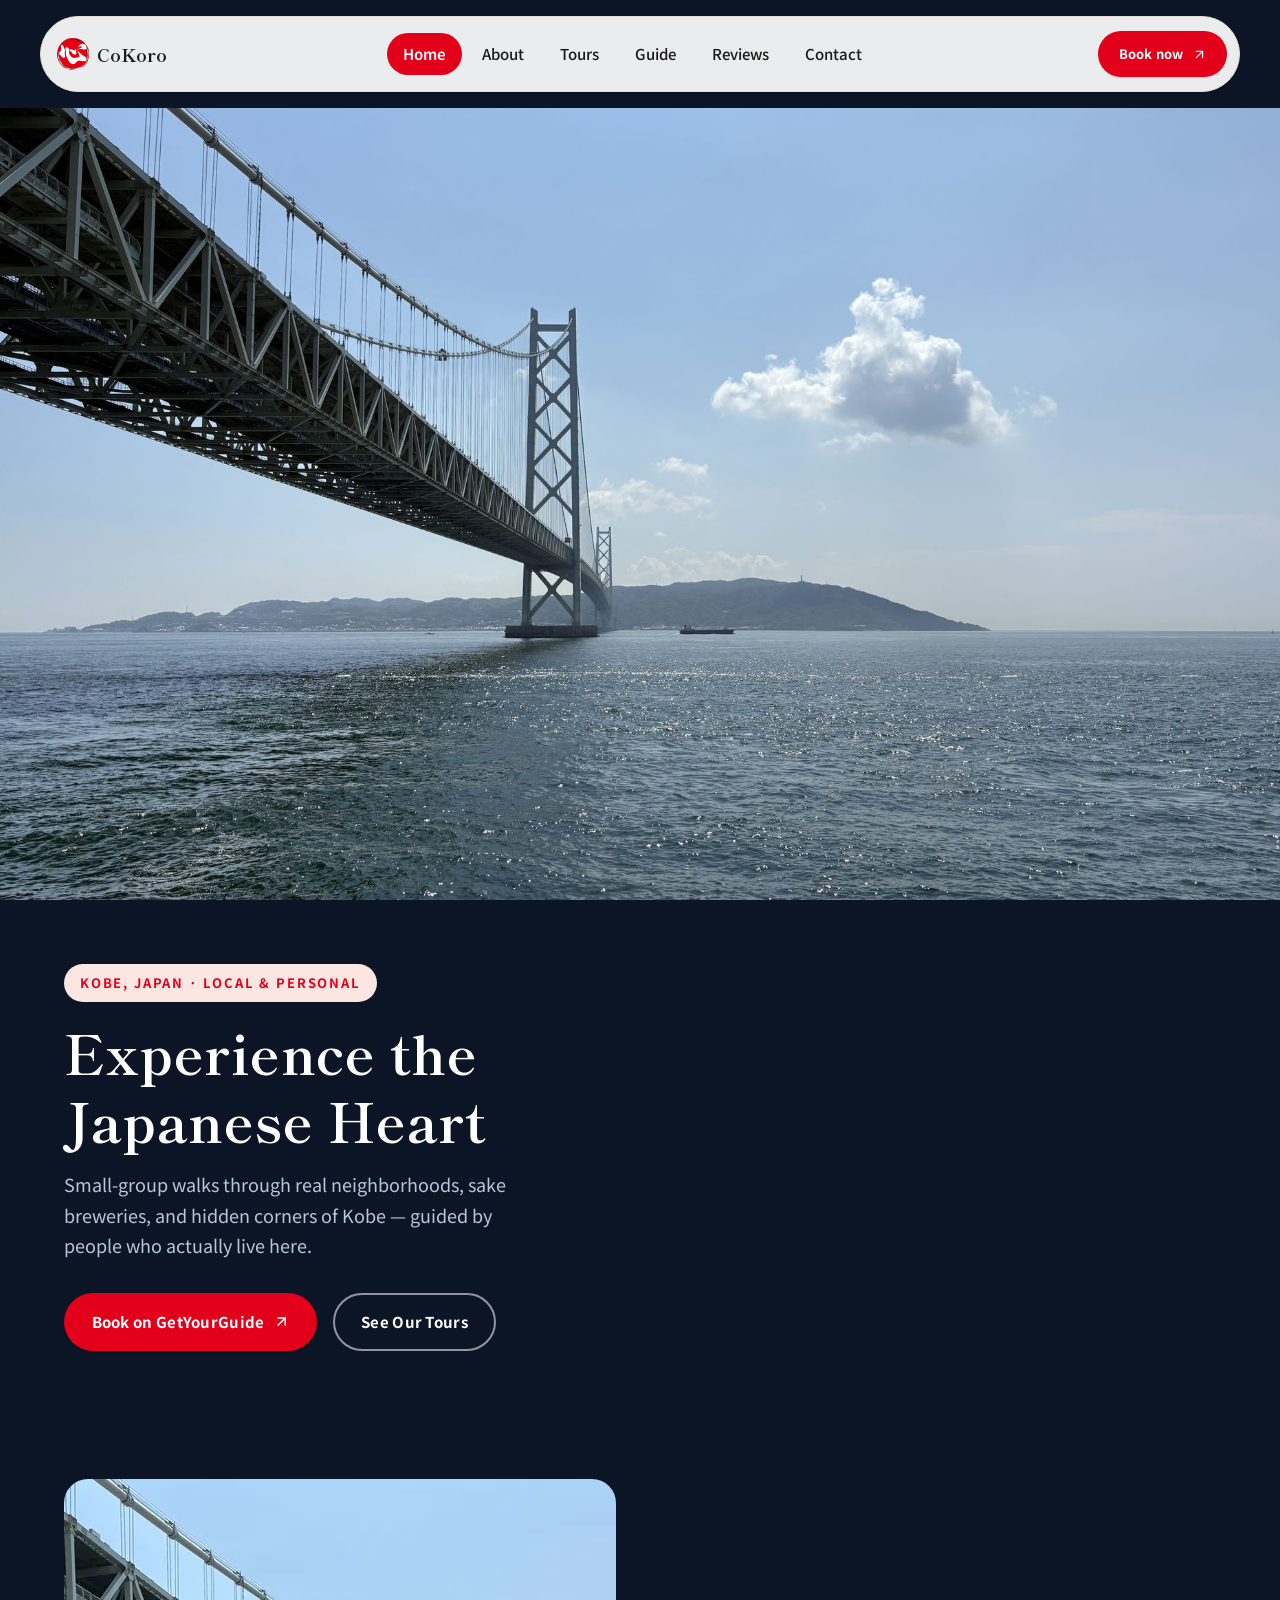
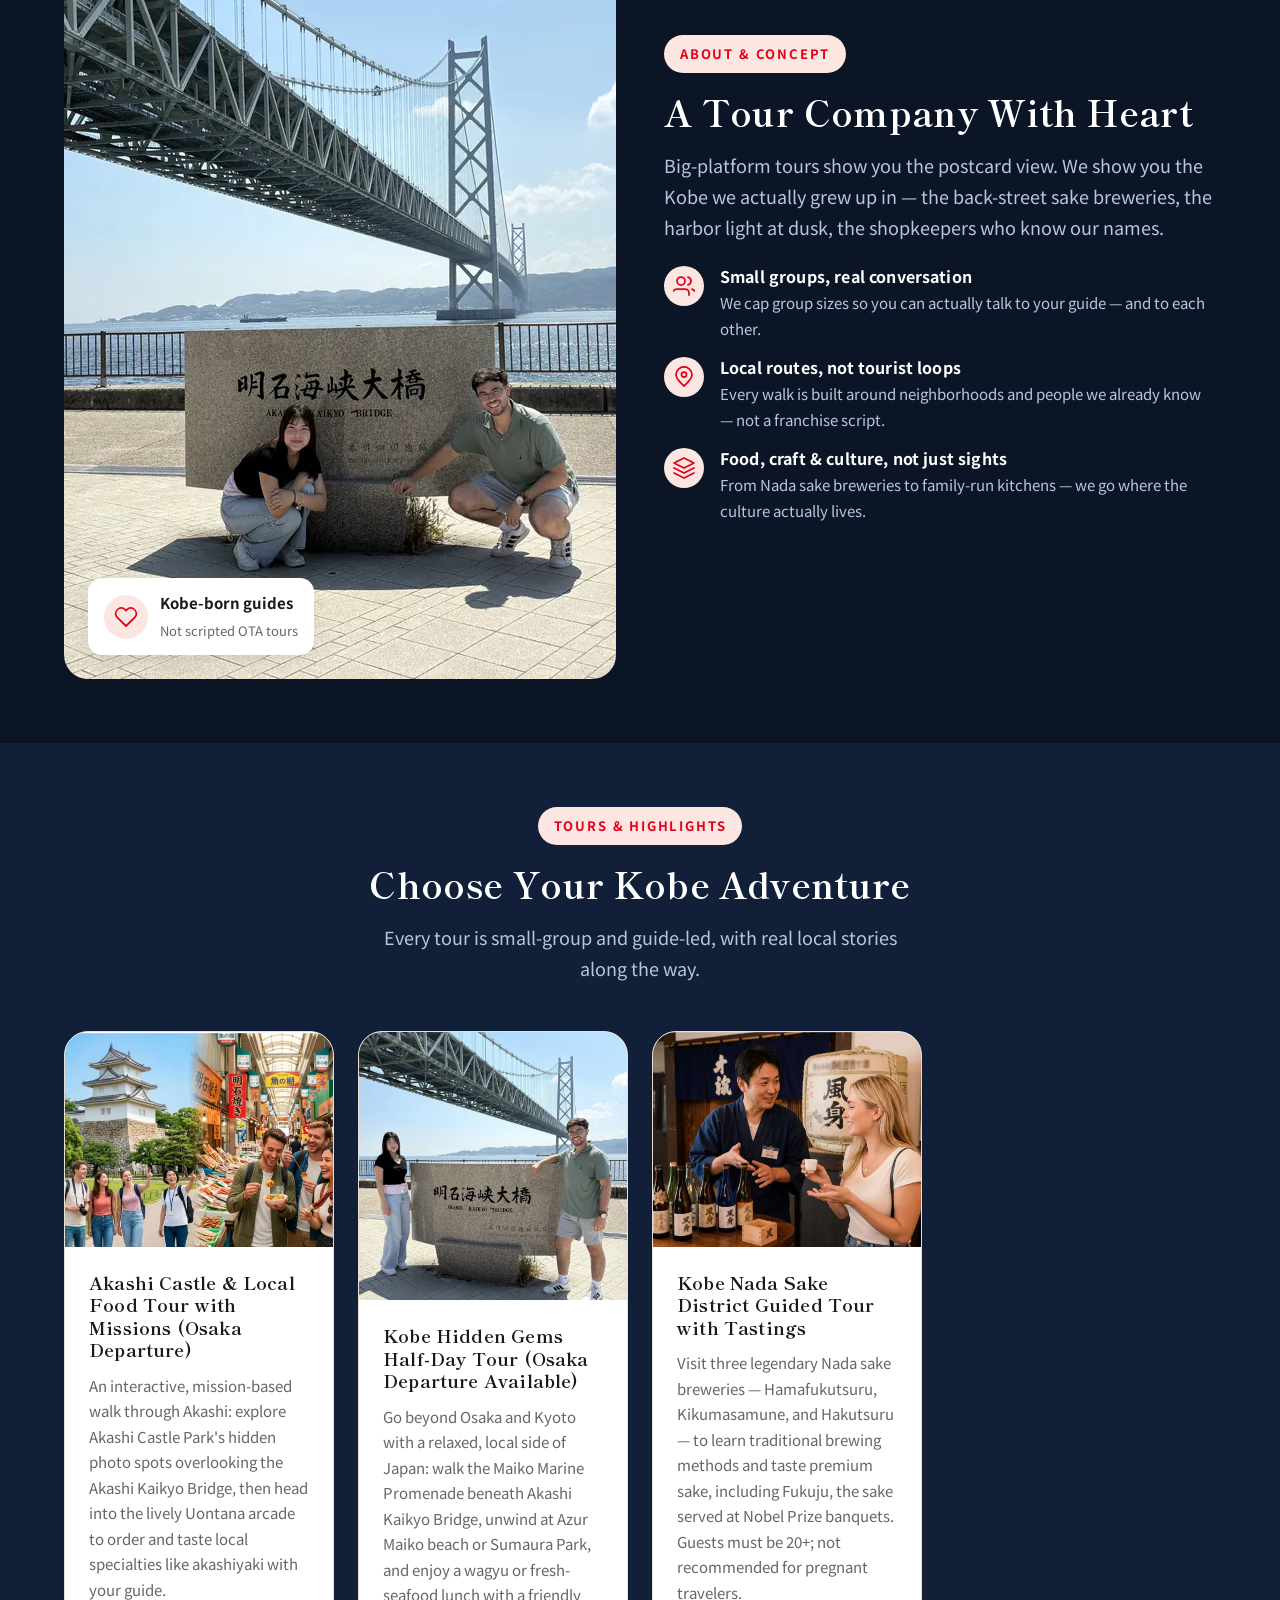
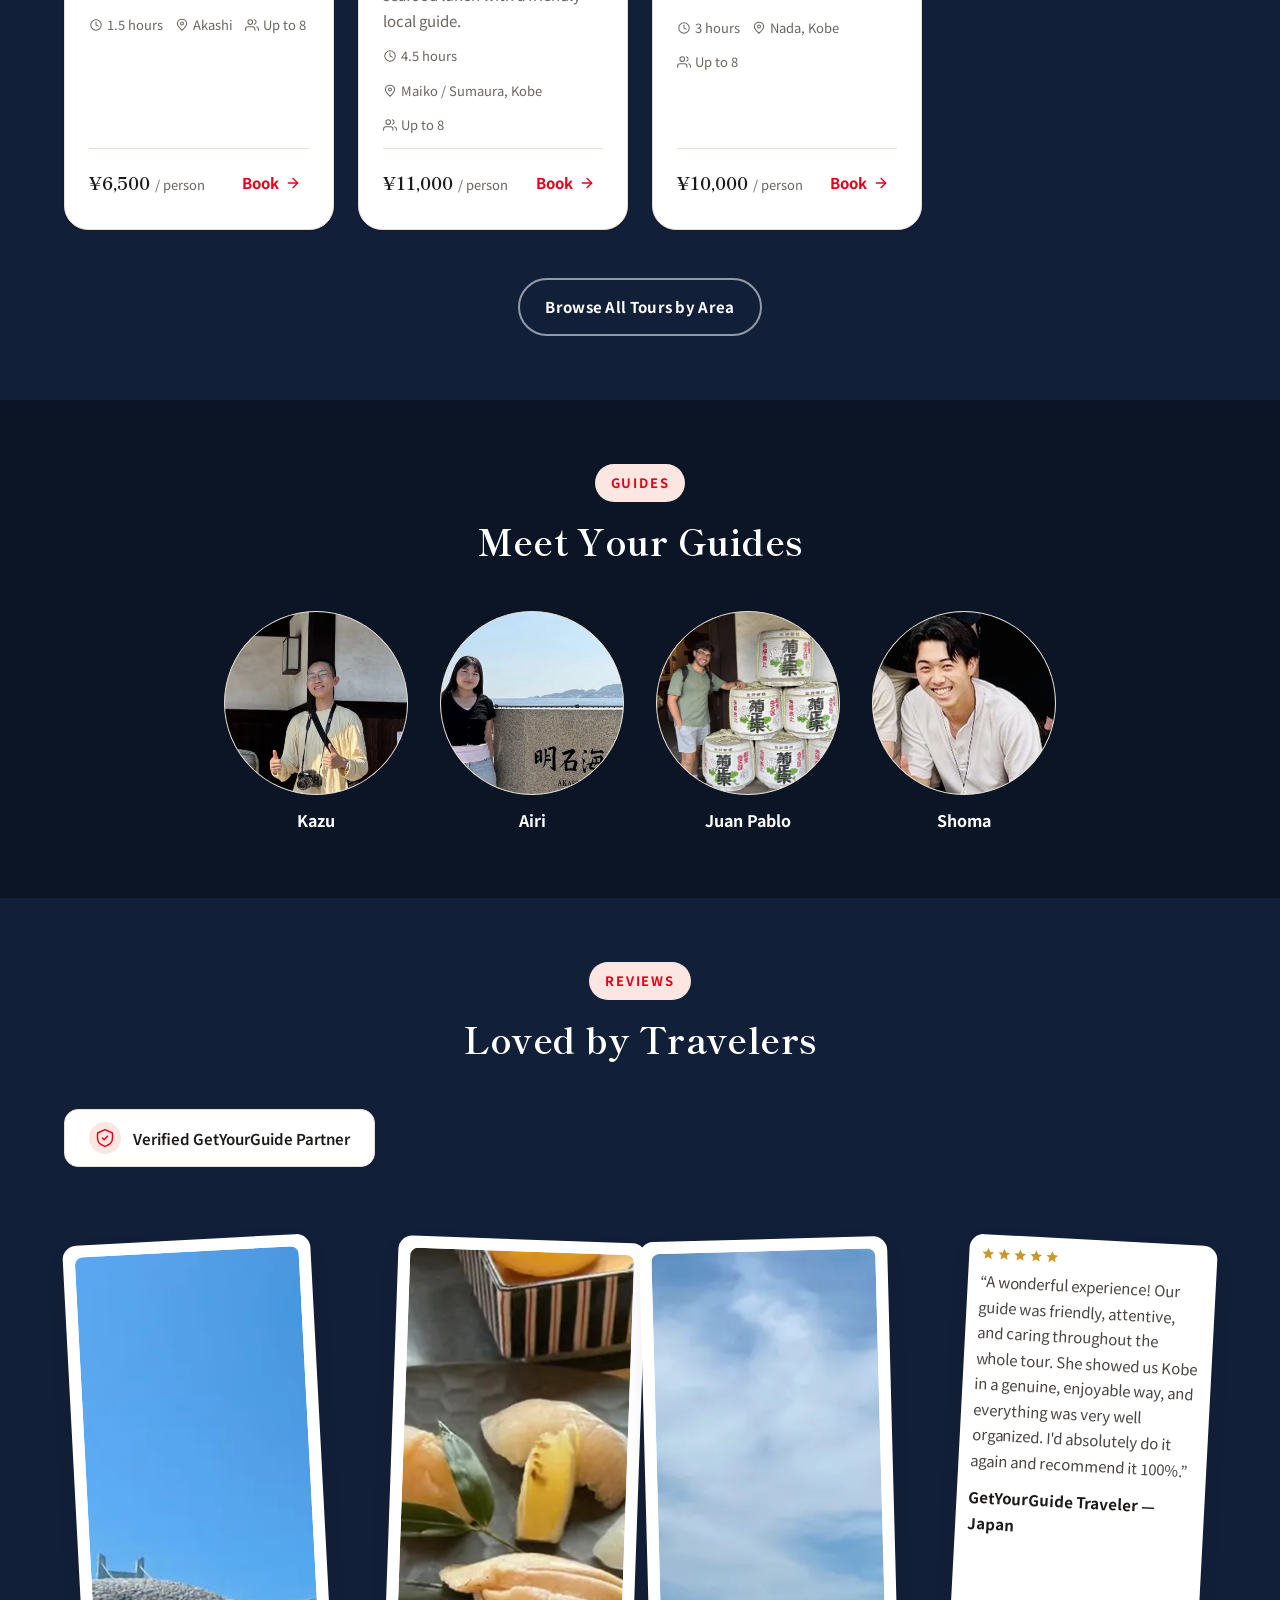
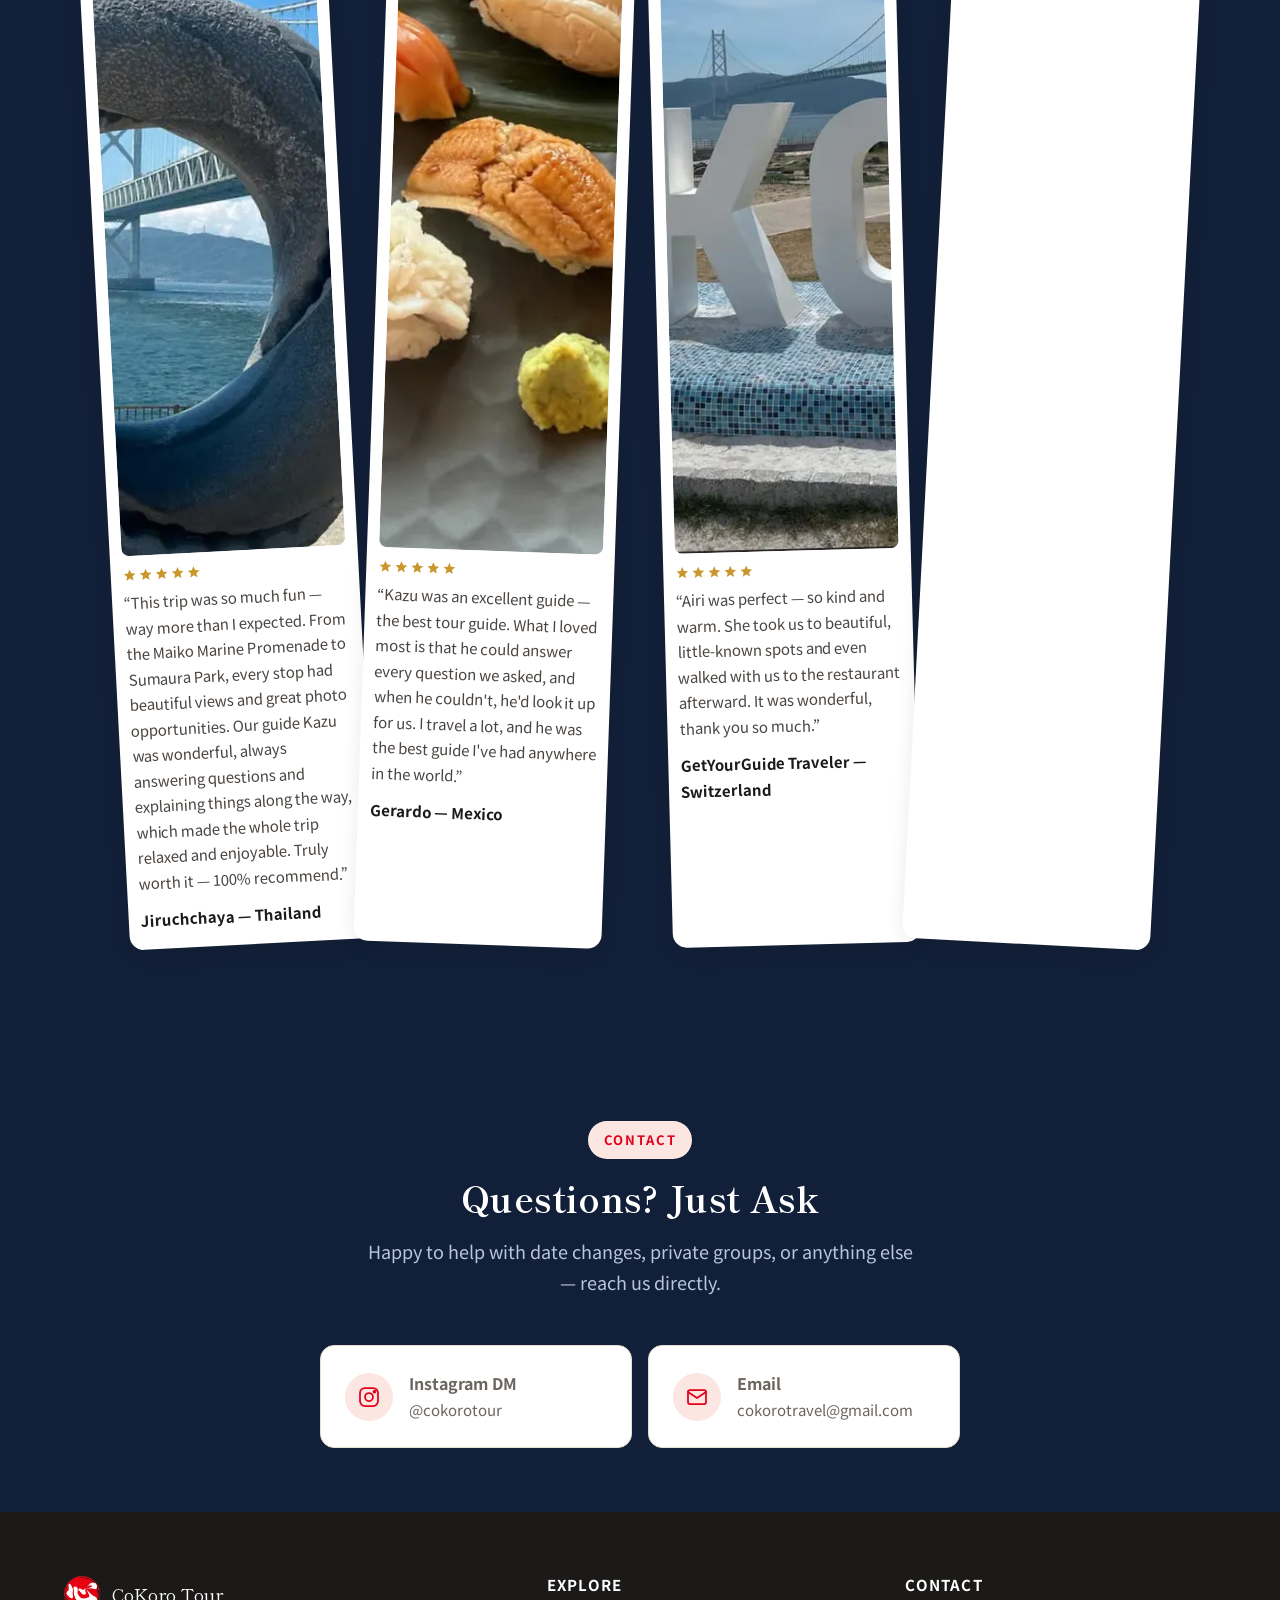
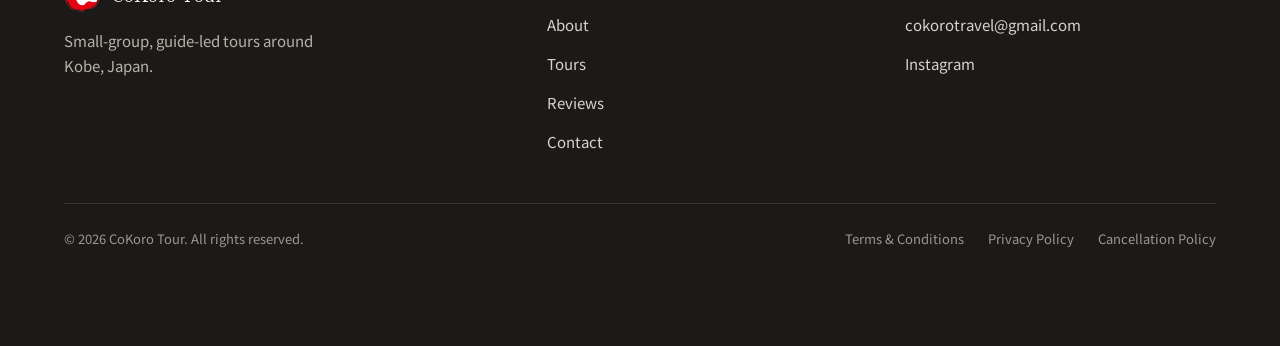
==== commit e68df441: "Remove internal dev notes from customer-facing copy The Tours and Reviews section ledes referenced d" ====
--- a/index.html
+++ b/index.html
@@ -146,7 +146,7 @@
       <div class="section-head section-head--center">
         <span class="eyebrow">Tours &amp; Highlights</span>
         <h2 id="tours-heading">Choose Your Kobe Adventure</h2>
-        <p class="lede">Every tour is small-group and guide-led. Prices, durations, and availability are examples — update them any time in <code>data.js</code>.</p>
+        <p class="lede">Every tour is small-group and guide-led, with real local stories along the way.</p>
       </div>
 
       <div class="tour-grid" id="tours-grid">
@@ -184,7 +184,6 @@
       <div class="section-head section-head--center">
         <span class="eyebrow">Reviews</span>
         <h2 id="reviews-heading">Loved by Travelers</h2>
-        <p class="lede">Real guest reviews from GetYourGuide and other booking platforms.</p>
       </div>
 
       <div class="trust-badges">
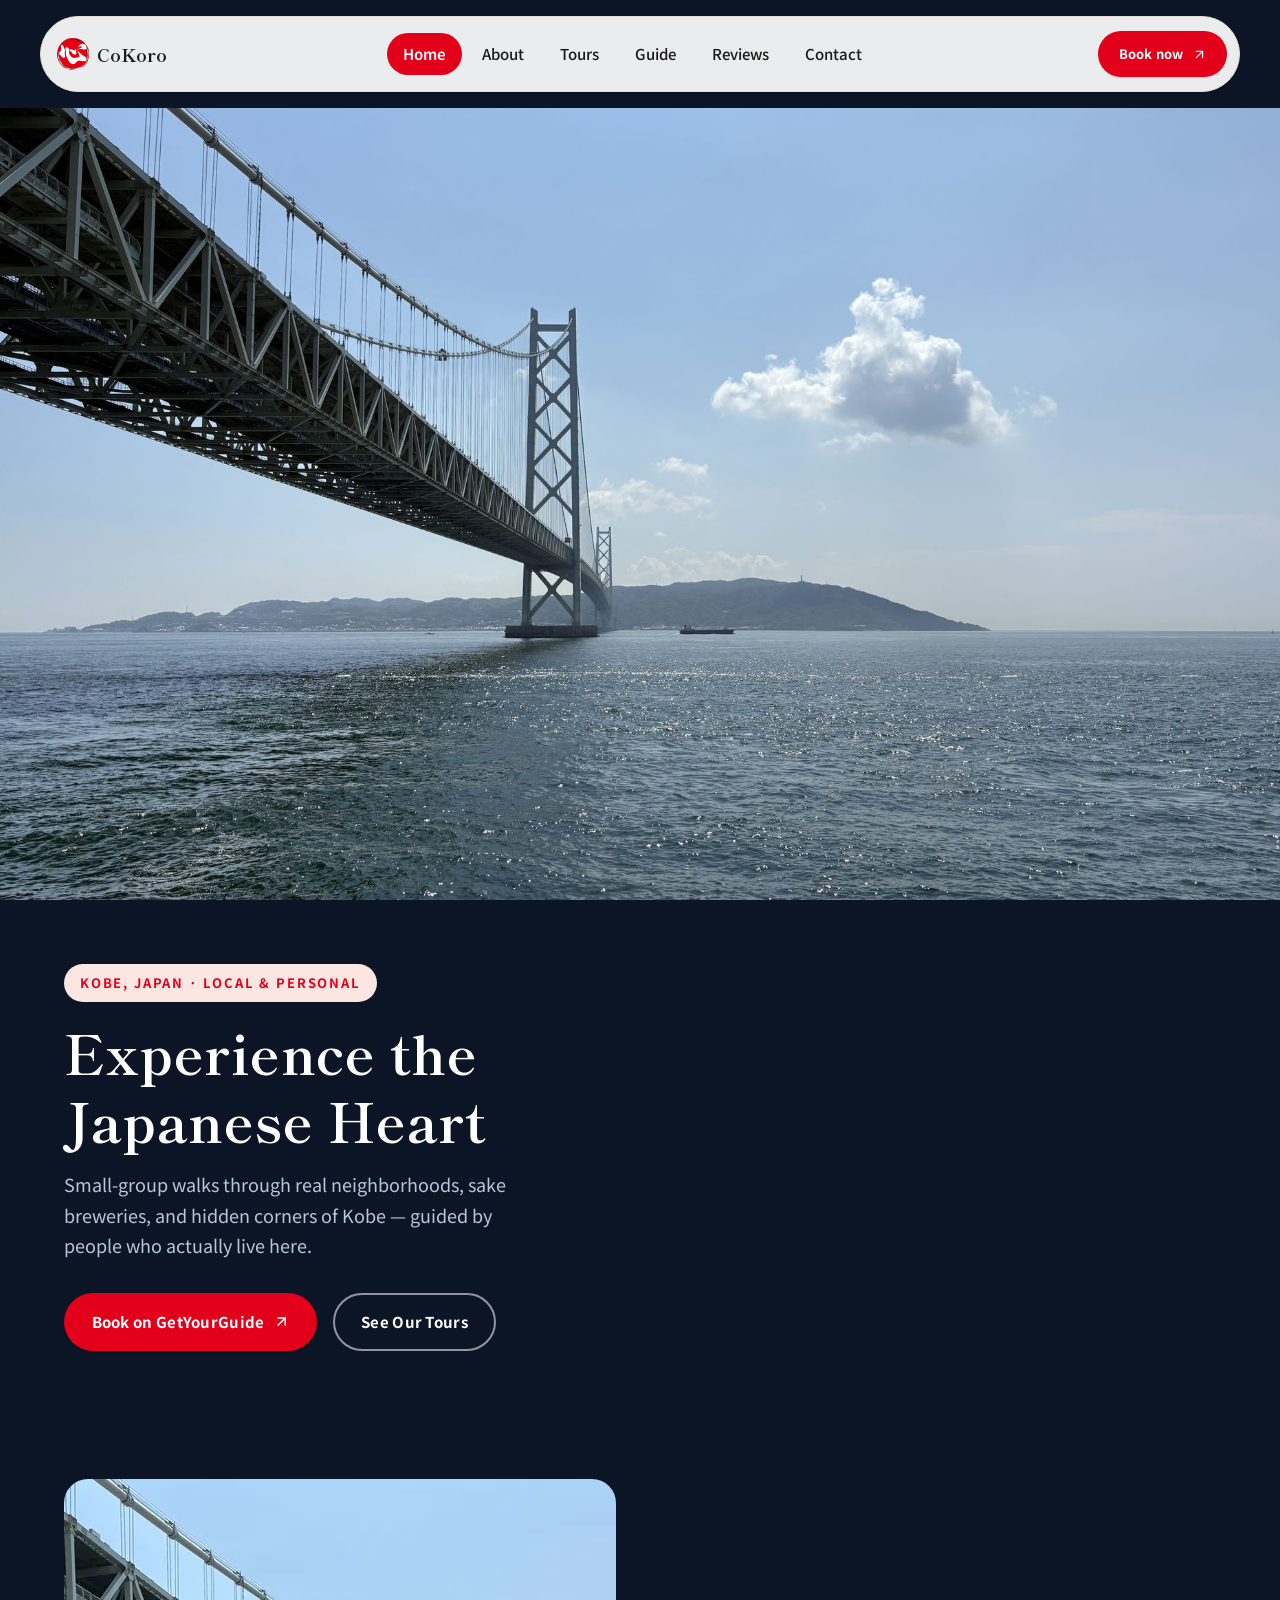
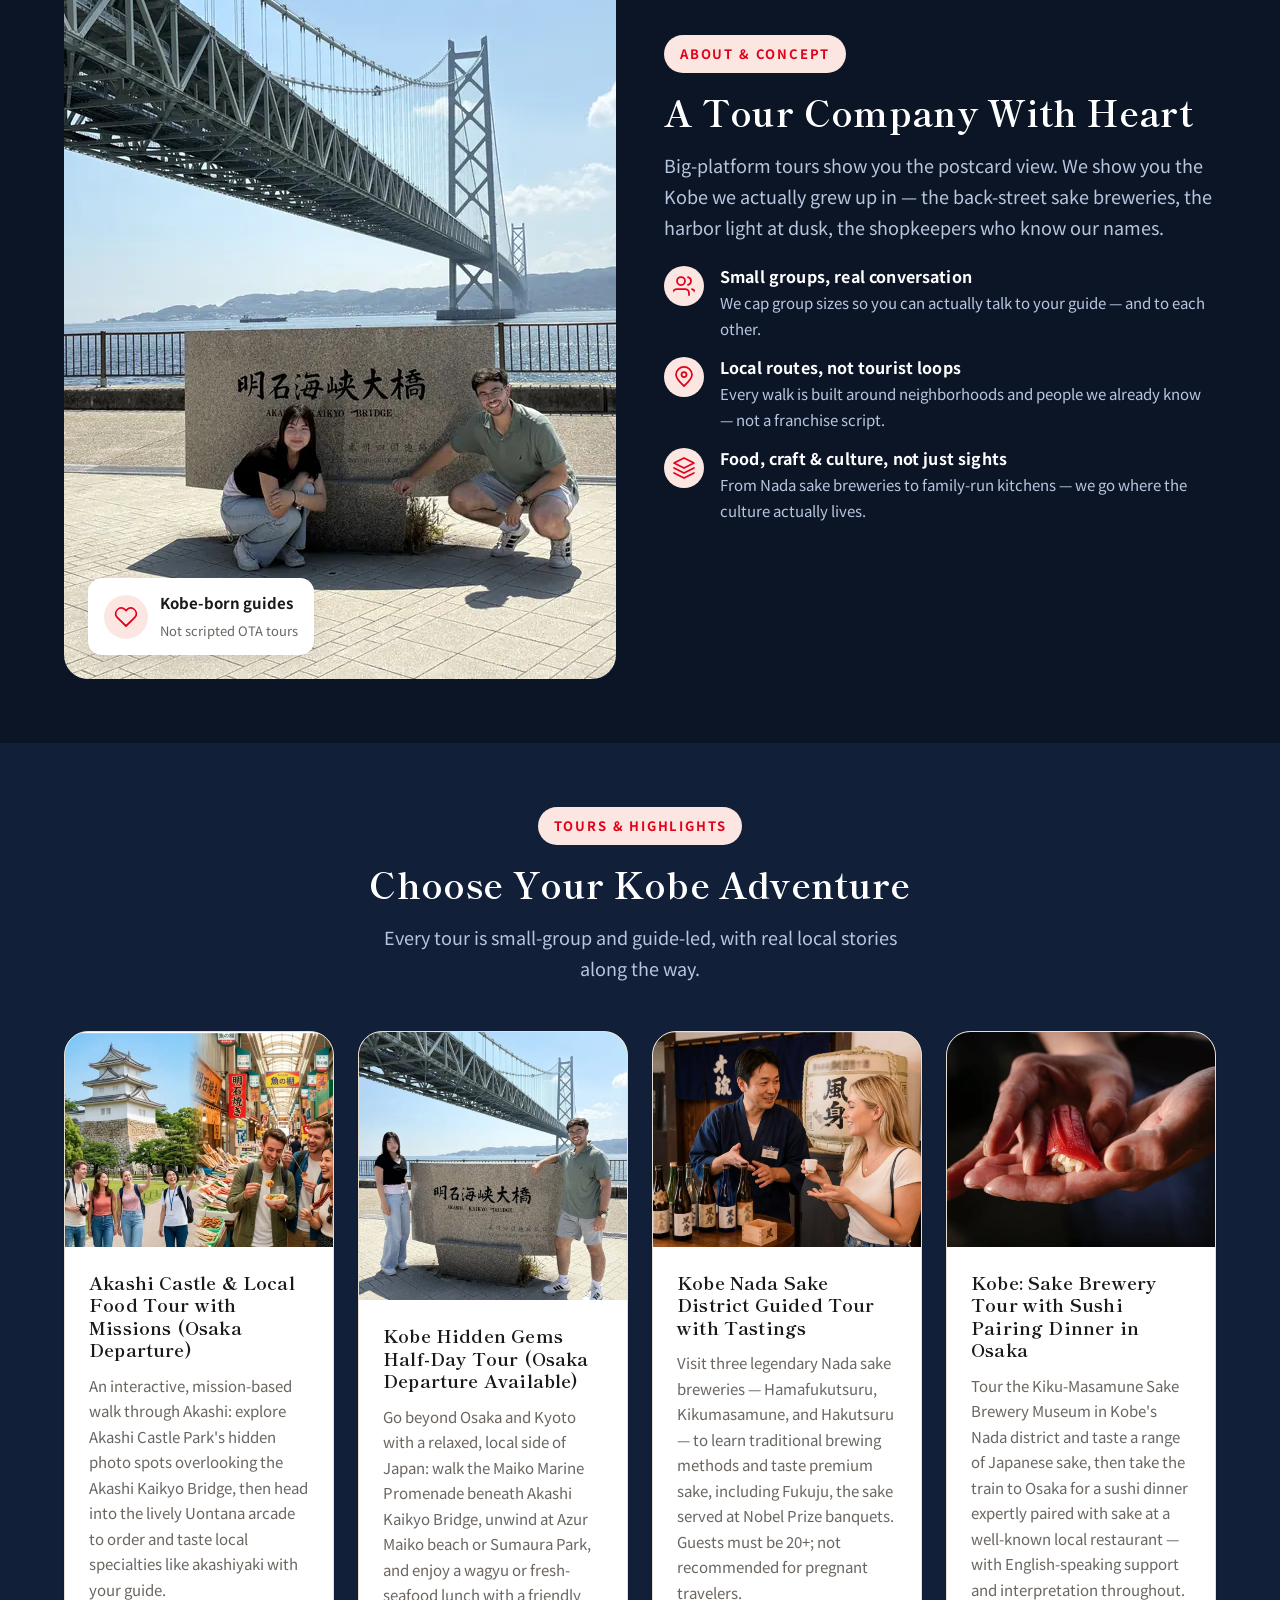
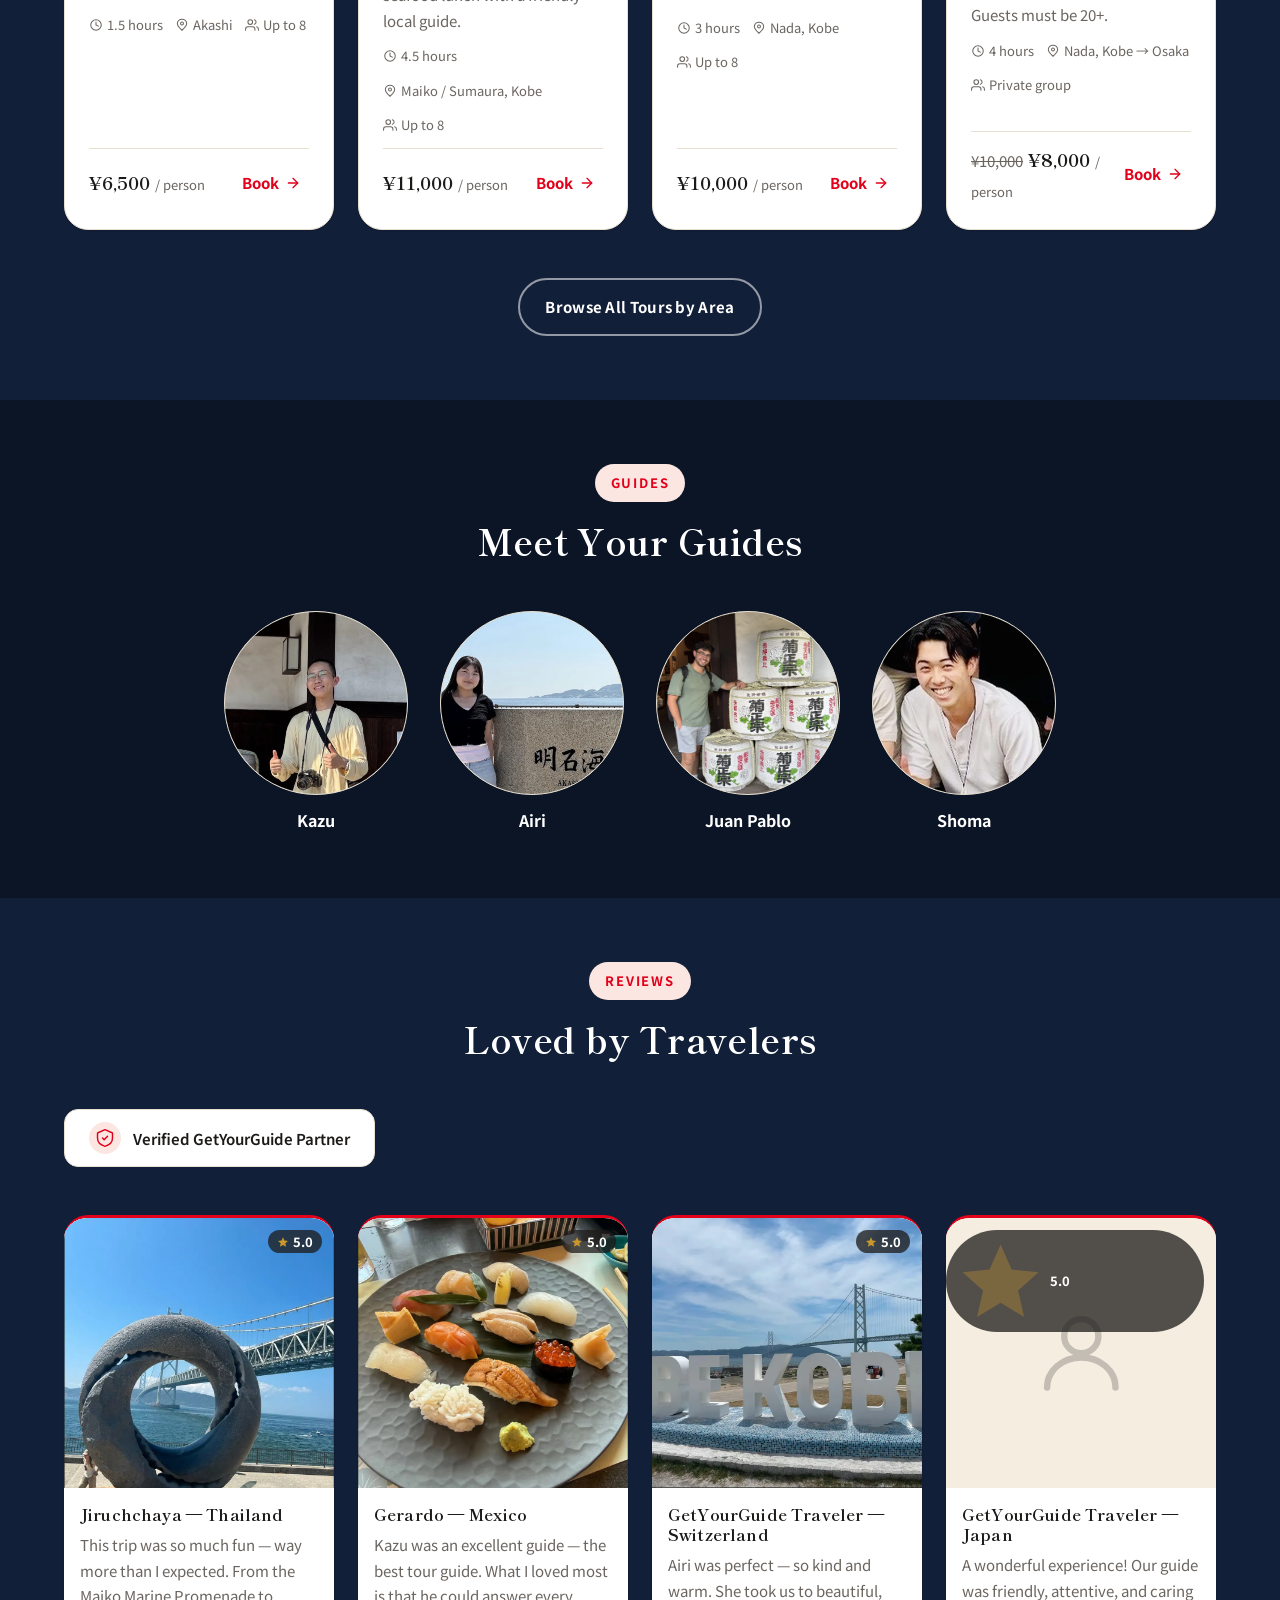
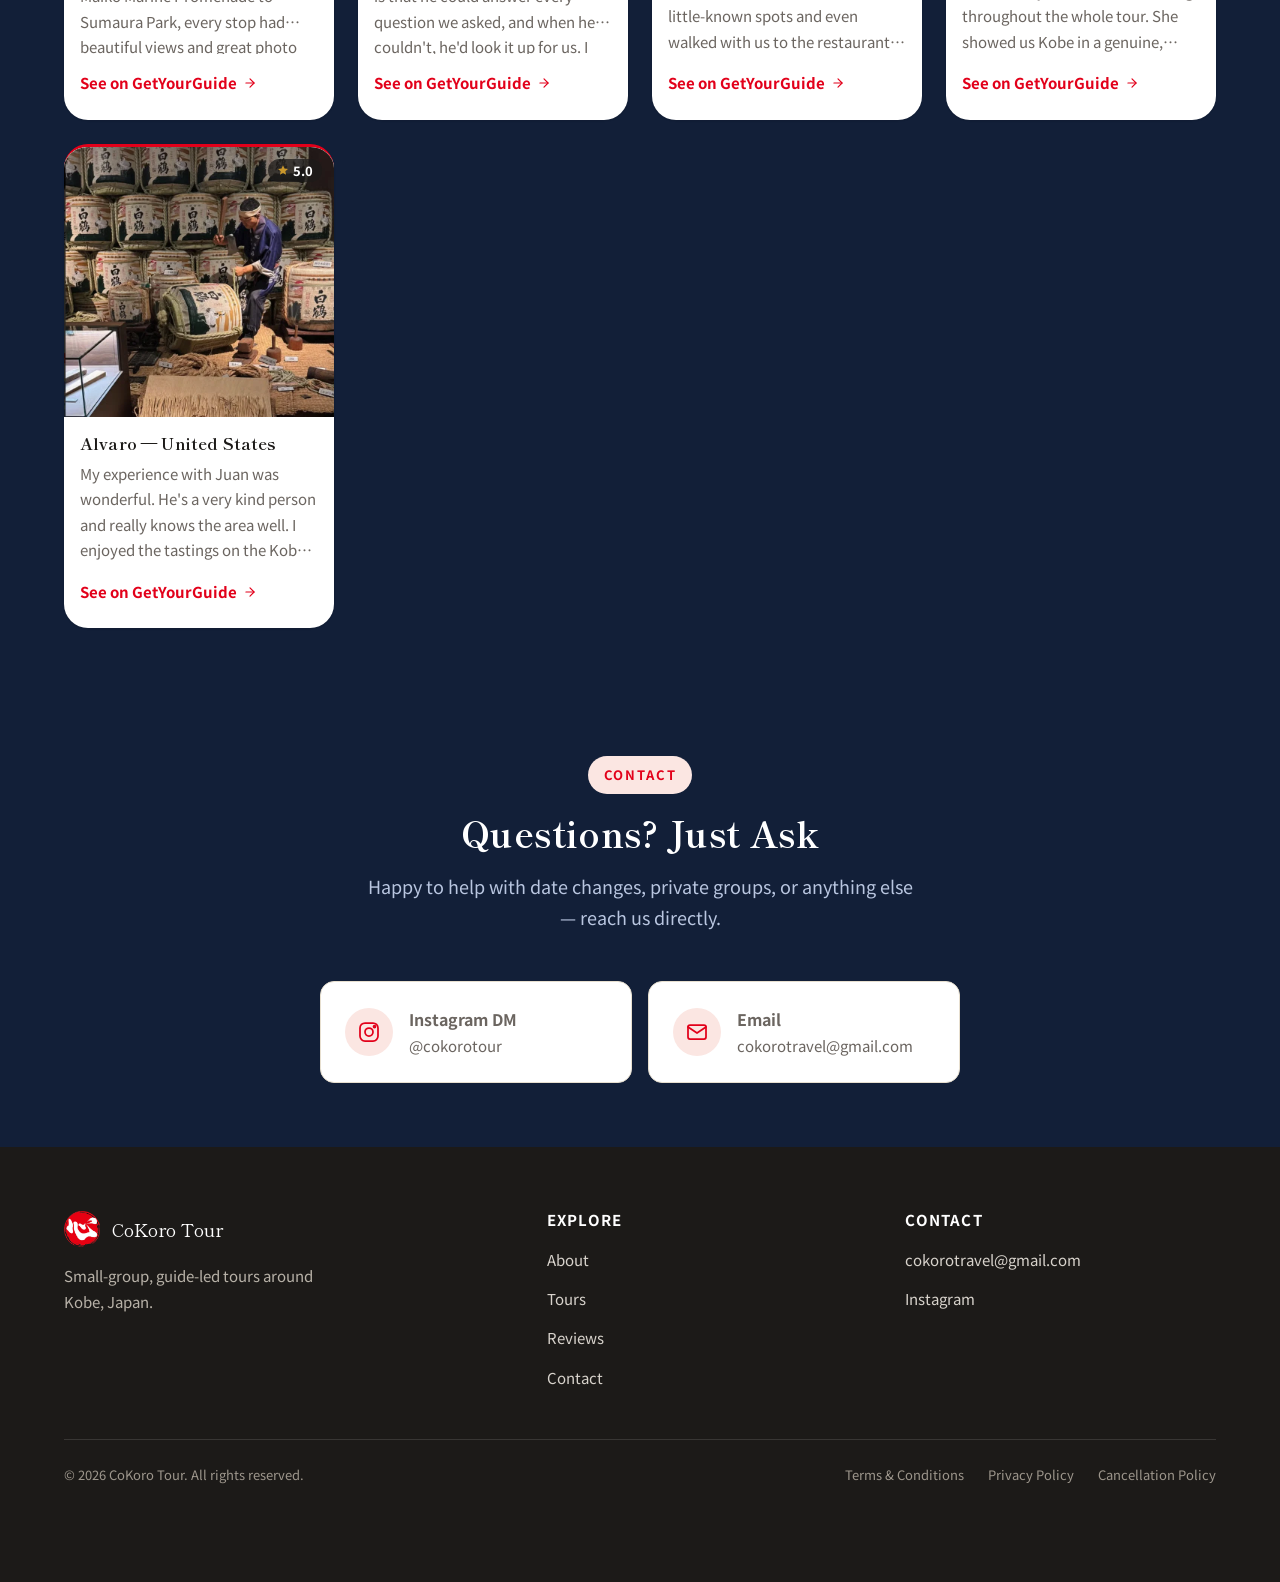
==== commit d03497c8: "Add sake brewery + sushi dinner tour, new review, redesign review cards New tour: Kobe Sake Brewery " ====
--- a/index.html
+++ b/index.html
@@ -193,7 +193,7 @@
         </span>
       </div>
 
-      <div class="polaroid-strip" id="reviews-grid">
+      <div class="review-grid" id="reviews-grid">
         <!-- Rendered from REVIEWS in data.js by script.js -->
       </div>
     </div>
--- a/styles.css
+++ b/styles.css
@@ -523,6 +523,7 @@
 }
 .tour-price { font-family: var(--font-display); font-size: var(--text-lg); font-weight: 700; }
 .tour-price small { font-family: var(--font-body); font-weight: 400; font-size: var(--text-xs); color: var(--color-muted); }
+.tour-price-original { font-family: var(--font-body); font-weight: 400; font-size: var(--text-sm); color: var(--color-muted); }
 
 .tour-card-cta {
   display: inline-flex;
@@ -721,61 +722,100 @@
   color: var(--color-red);
 }
 
-/* Scattered "polaroid" photo + review cards, à la scrapbook social proof */
-.polaroid-strip {
-  display: flex;
-  gap: var(--space-6);
-  overflow-x: auto;
-  padding: var(--space-5) var(--space-3) var(--space-7);
-  margin: 0 calc(var(--space-3) * -1);
-  scroll-snap-type: x proximity;
-  -webkit-overflow-scrolling: touch;
-}
-.polaroid-strip::-webkit-scrollbar { height: 8px; }
-.polaroid-strip::-webkit-scrollbar-thumb { background: var(--color-border); border-radius: var(--radius-full); }
+/* Review cards — clean grid, photo + rating badge + name + excerpt + link */
+.review-grid {
+  display: grid;
+  grid-template-columns: 1fr;
+  gap: var(--space-5);
+}
+@media (min-width: 640px) {
+  .review-grid { grid-template-columns: repeat(2, 1fr); }
+}
+@media (min-width: 1024px) {
+  .review-grid { grid-template-columns: repeat(4, 1fr); }
+}
+
 .reviews-empty {
-  width: 100%;
+  grid-column: 1 / -1;
   text-align: center;
   color: var(--color-on-dark-muted);
   font-size: var(--text-base);
   padding: var(--space-6) 0;
 }
 
-.polaroid-card {
-  scroll-snap-align: start;
-  flex: 0 0 15.5rem;
+.review-card {
   background: var(--color-surface);
-  border-radius: var(--radius-md);
-  padding: var(--space-3) var(--space-3) var(--space-4);
-  box-shadow: var(--shadow-md);
-  transition: transform var(--duration-base) var(--ease-out);
-}
-.polaroid-card:hover { transform: translateY(-6px) rotate(0deg) !important; }
-.polaroid-card:nth-child(5n+1) { transform: rotate(-3deg); }
-.polaroid-card:nth-child(5n+2) { transform: rotate(2deg); }
-.polaroid-card:nth-child(5n+3) { transform: rotate(-1.5deg); }
-.polaroid-card:nth-child(5n+4) { transform: rotate(3deg); }
-.polaroid-card:nth-child(5n+5) { transform: rotate(-2deg); }
-
-.polaroid-card img {
-  width: 100%;
+  border-radius: var(--radius-lg);
+  overflow: hidden;
+  border-top: 3px solid var(--color-red);
+  box-shadow: var(--shadow-sm);
+  display: flex;
+  flex-direction: column;
+  transition: transform var(--duration-base) var(--ease-out), box-shadow var(--duration-base) var(--ease-out);
+}
+.review-card:hover { transform: translateY(-4px); box-shadow: var(--shadow-md); }
+
+.review-card-media {
+  position: relative;
   aspect-ratio: 1;
-  object-fit: cover;
-  border-radius: var(--radius-sm);
-  margin-bottom: var(--space-3);
-}
-.review-stars { display: flex; gap: 2px; color: var(--color-gold); margin-bottom: var(--space-2); }
-.review-stars svg { width: 14px; height: 14px; }
-.review-quote { font-size: var(--text-sm); color: var(--color-ink-soft); margin: 0 0 var(--space-3); }
-.review-author strong { display: block; font-size: var(--text-sm); }
-
-@media (min-width: 1024px) {
-  .polaroid-strip {
-    flex-wrap: wrap;
-    justify-content: center;
-    overflow: visible;
-  }
-}
+  background: var(--color-surface-alt);
+}
+.review-card-media img { width: 100%; height: 100%; object-fit: cover; display: block; }
+.review-card-media.is-placeholder {
+  display: flex;
+  align-items: center;
+  justify-content: center;
+  color: var(--color-muted);
+}
+.review-card-media.is-placeholder svg { width: 38%; height: 38%; opacity: 0.35; }
+
+.review-rating-badge {
+  position: absolute;
+  top: var(--space-3);
+  right: var(--space-3);
+  display: inline-flex;
+  align-items: center;
+  gap: 4px;
+  background: rgba(28, 26, 24, 0.75);
+  color: #fff;
+  font-size: var(--text-xs);
+  font-weight: 700;
+  line-height: 1;
+  padding: 5px 9px;
+  border-radius: var(--radius-full);
+}
+.review-rating-badge svg { width: 12px; height: 12px; color: var(--color-gold); }
+
+.review-card-body {
+  padding: var(--space-4) var(--space-4) var(--space-5);
+  display: flex;
+  flex-direction: column;
+  gap: var(--space-2);
+  flex: 1;
+}
+.review-card-body h3 { margin: 0; font-size: var(--text-base); }
+.review-card-quote {
+  font-size: var(--text-sm);
+  color: var(--color-muted);
+  margin: 0;
+  flex: 1;
+  display: -webkit-box;
+  -webkit-line-clamp: 4;
+  -webkit-box-orient: vertical;
+  overflow: hidden;
+}
+.review-card-link {
+  display: inline-flex;
+  align-items: center;
+  gap: 6px;
+  font-size: var(--text-sm);
+  font-weight: 700;
+  color: var(--color-red);
+  text-decoration: none;
+  margin-top: var(--space-2);
+}
+.review-card-link svg { width: 14px; height: 14px; transition: transform var(--duration-fast) var(--ease-standard); }
+.review-card-link:hover svg { transform: translateX(3px); }
 
 /* =========================================================================
    Contact
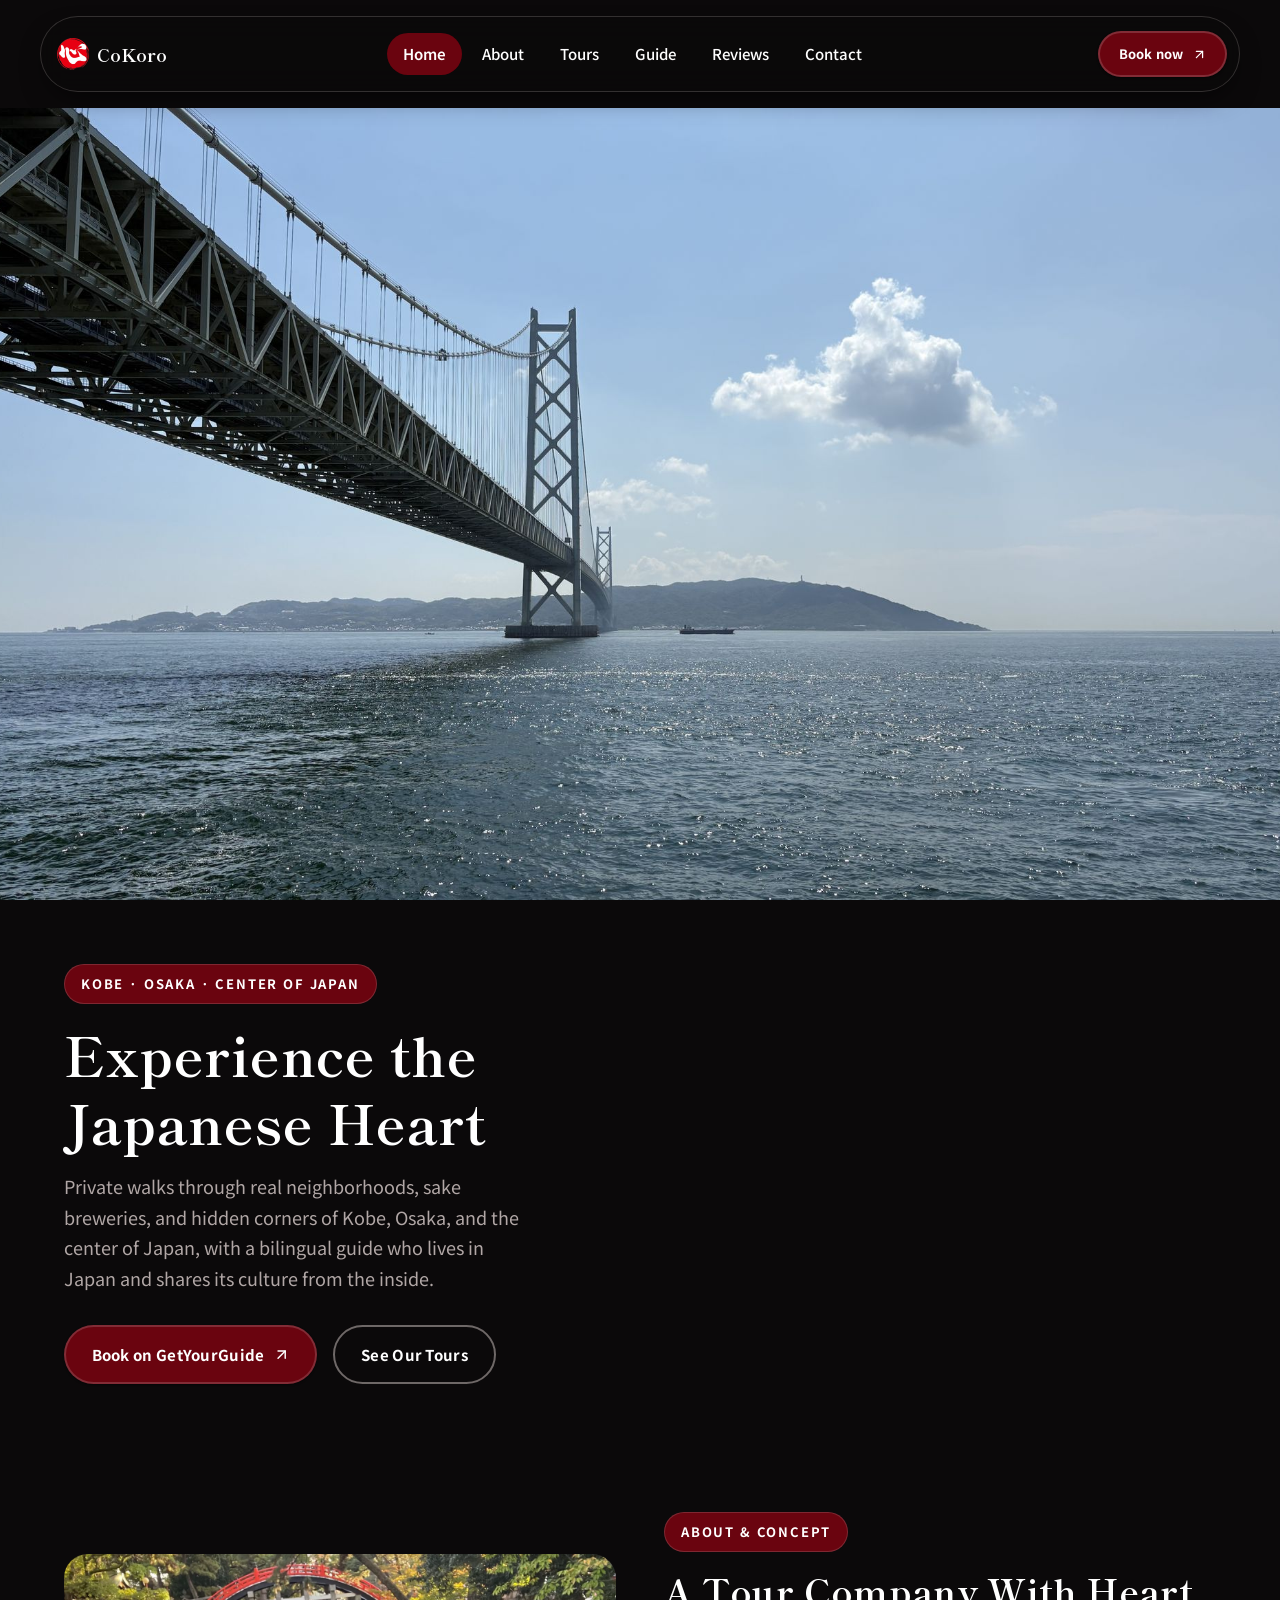
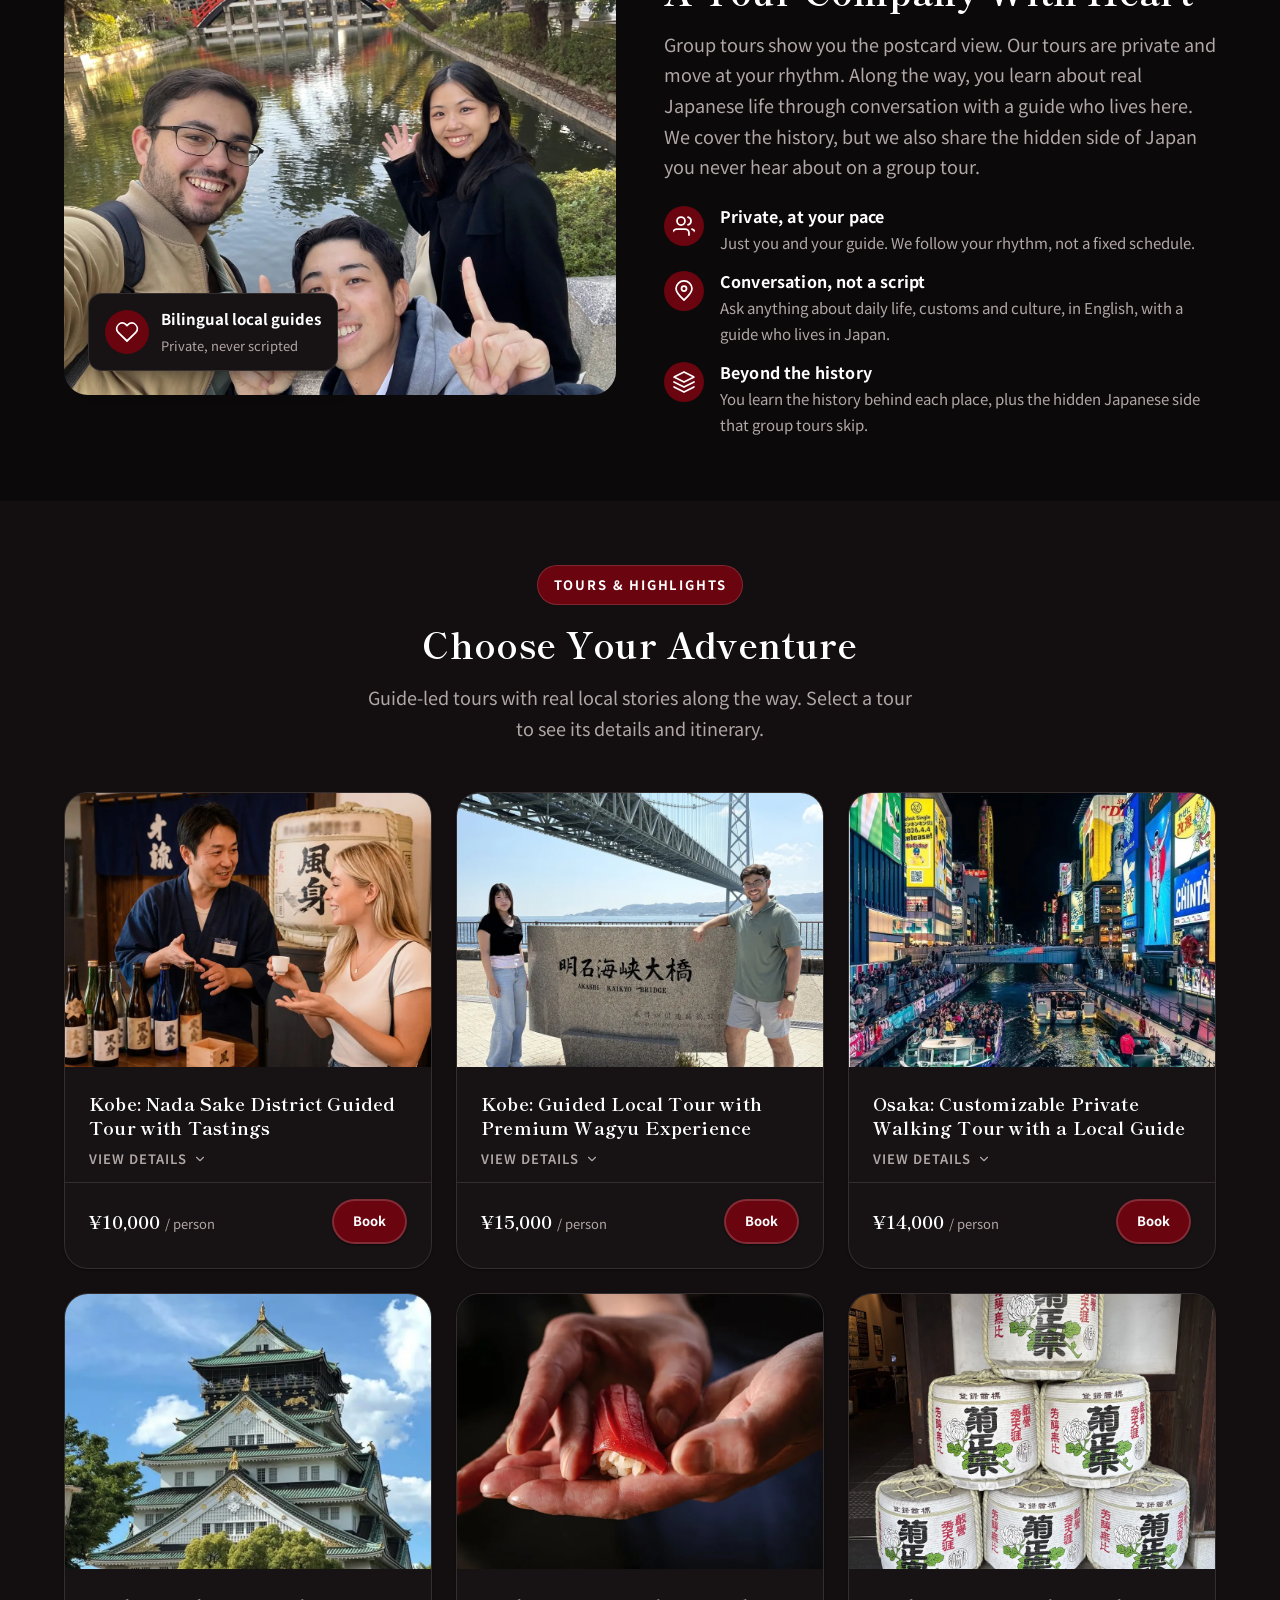
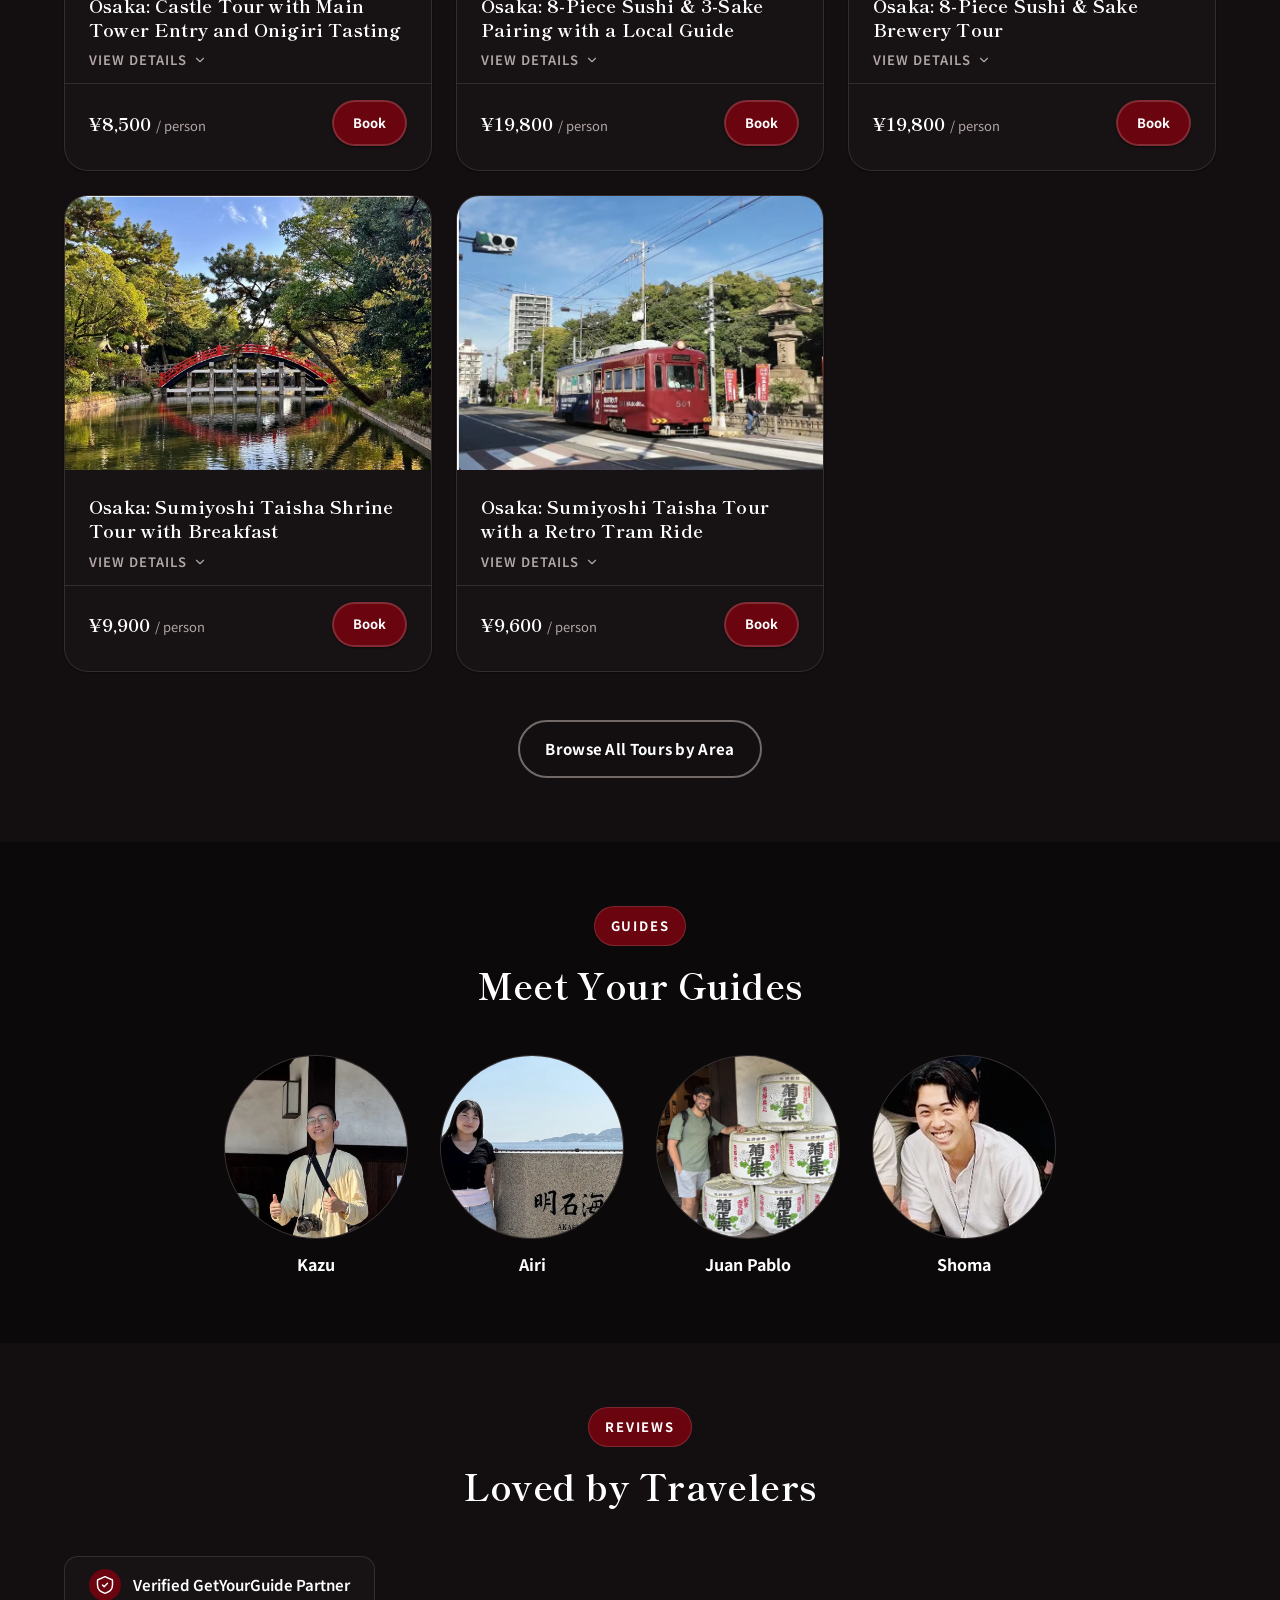
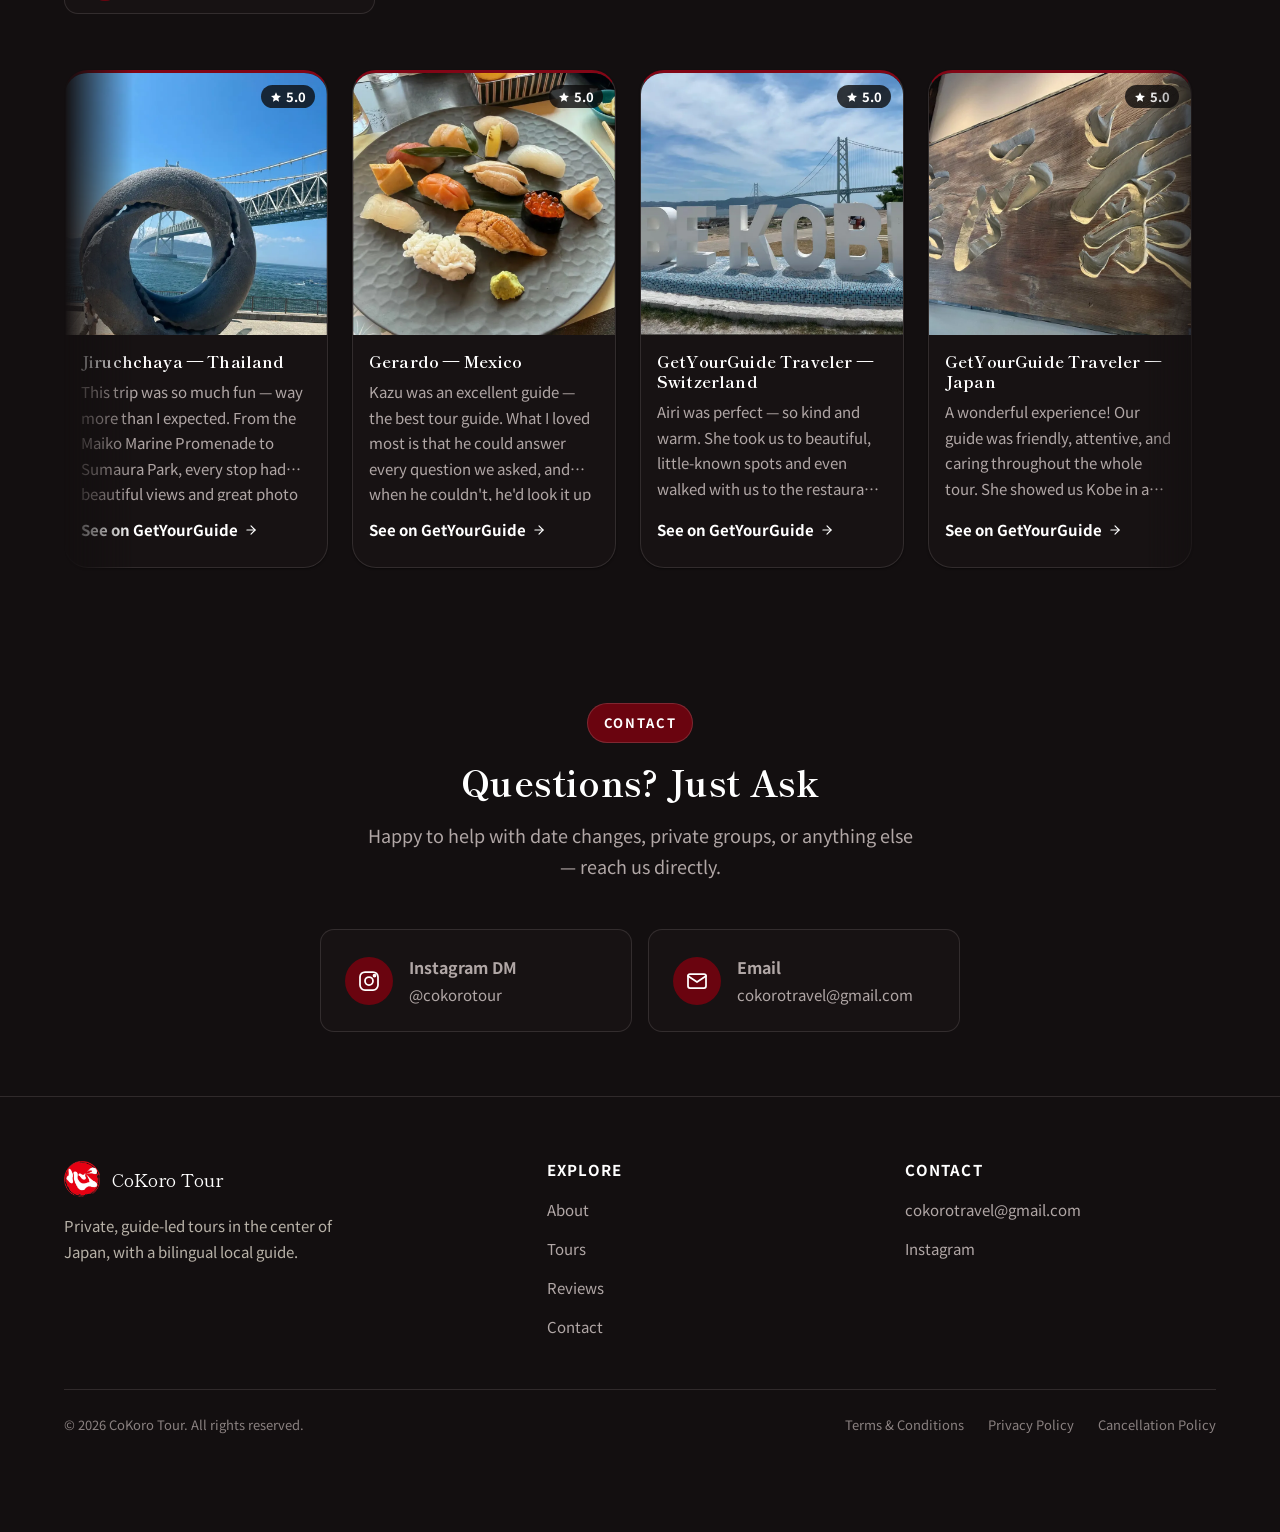
==== commit 1e218379: "Redesign: company palette, expandable minimal tour cards, 8 updated tours, sliding reviews, new Abou" ====
--- a/index.html
+++ b/index.html
@@ -4,7 +4,7 @@
 <meta charset="UTF-8">
 <meta name="viewport" content="width=device-width, initial-scale=1">
 <title>CoKoro Tour — Experience the Japanese Heart</title>
-<meta name="description" content="CoKoro Tour: experience the Japanese heart — small-group, guide-led tours around Kobe, Japan — real local stories, not a script. Book securely via GetYourGuide.">
+<meta name="description" content="CoKoro Tour: experience the Japanese heart — private, guide-led tours in Kobe, Osaka and the center of Japan, with a bilingual local guide — real local stories, not a script. Book securely via GetYourGuide.">
 
 <link rel="preconnect" href="https://fonts.googleapis.com">
 <link rel="preconnect" href="https://fonts.gstatic.com" crossorigin>
@@ -13,11 +13,11 @@
 <link rel="icon" type="image/png" sizes="192x192" href="assets/logo/favicon-192.png">
 <link rel="icon" type="image/png" sizes="512x512" href="assets/logo/favicon-512.png">
 <link rel="apple-touch-icon" href="assets/logo/apple-touch-icon.png">
-<meta name="theme-color" content="#0c1526">
+<meta name="theme-color" content="#0B090A">
 
 <meta property="og:type" content="website">
 <meta property="og:title" content="CoKoro Tour — Experience the Japanese Heart">
-<meta property="og:description" content="Small-group, guide-led tours around Kobe, Japan.">
+<meta property="og:description" content="Private, guide-led tours in the center of Japan, with a bilingual local guide.">
 <meta property="og:image" content="assets/images/hero-bridge.jpg">
 
 <link rel="stylesheet" href="styles.css">
@@ -74,9 +74,9 @@
        =================================================================== -->
   <section class="hero" aria-label="Introduction">
     <div class="container hero-text">
-      <span class="eyebrow">Kobe, Japan · Local &amp; Personal</span>
+      <span class="eyebrow">Kobe · Osaka · Center of Japan</span>
       <h1>Experience the Japanese Heart</h1>
-      <p class="lede">Small-group walks through real neighborhoods, sake breweries, and hidden corners of Kobe — guided by people who actually live here.</p>
+      <p class="lede">Private walks through real neighborhoods, sake breweries, and hidden corners of Kobe, Osaka, and the center of Japan, with a bilingual guide who lives in Japan and shares its culture from the inside.</p>
       <div class="hero-actions">
         <a class="btn btn-primary" data-role="booking-link" href="https://www.getyourguide.com/-s781057/" target="_blank" rel="noopener noreferrer">
           Book on GetYourGuide
@@ -95,41 +95,41 @@
       <div class="about-grid" data-reveal>
         <div class="about-media">
           <picture>
-            <source srcset="assets/images/tour-bridge-awaji.webp" type="image/webp">
-            <img src="assets/images/tour-bridge-awaji.jpg" loading="lazy" width="1000" height="800" alt="CoKoro guides in front of Akashi Kaikyo Bridge">
+            <source srcset="assets/images/about-sumiyoshi.webp" type="image/webp">
+            <img src="assets/images/about-sumiyoshi.jpg" loading="lazy" width="1600" height="1131" alt="Three CoKoro guides smiling in front of the Sorihashi bridge at Sumiyoshi Taisha">
           </picture>
           <div class="about-media-badge">
             <svg viewBox="0 0 24 24" fill="none" stroke="currentColor" stroke-width="1.75" stroke-linecap="round" stroke-linejoin="round"><path d="M20.8 4.6a5.5 5.5 0 0 0-7.8 0L12 5.6l-1-1a5.5 5.5 0 0 0-7.8 7.8l1 1L12 21l7.8-7.6 1-1a5.5 5.5 0 0 0 0-7.8Z"/></svg>
             <div>
-              <strong>Kobe-born guides</strong>
-              <span>Not scripted OTA tours</span>
+              <strong>Bilingual local guides</strong>
+              <span>Private, never scripted</span>
             </div>
           </div>
         </div>
         <div>
           <span class="eyebrow">About &amp; Concept</span>
           <h2 id="about-heading">A Tour Company With Heart</h2>
-          <p class="lede">Big-platform tours show you the postcard view. We show you the Kobe we actually grew up in — the back-street sake breweries, the harbor light at dusk, the shopkeepers who know our names.</p>
+          <p class="lede">Group tours show you the postcard view. Our tours are private and move at your rhythm. Along the way, you learn about real Japanese life through conversation with a guide who lives here. We cover the history, but we also share the hidden side of Japan you never hear about on a group tour.</p>
           <div class="value-list">
             <div class="value-item">
               <svg viewBox="0 0 24 24" fill="none" stroke="currentColor" stroke-width="1.75" stroke-linecap="round" stroke-linejoin="round"><path d="M17 21v-2a4 4 0 0 0-4-4H5a4 4 0 0 0-4 4v2"/><circle cx="9" cy="7" r="4"/><path d="M23 21v-2a4 4 0 0 0-3-3.87"/><path d="M16 3.13a4 4 0 0 1 0 7.75"/></svg>
               <div>
-                <h3>Small groups, real conversation</h3>
-                <p>We cap group sizes so you can actually talk to your guide — and to each other.</p>
+                <h3>Private, at your pace</h3>
+                <p>Just you and your guide. We follow your rhythm, not a fixed schedule.</p>
               </div>
             </div>
             <div class="value-item">
               <svg viewBox="0 0 24 24" fill="none" stroke="currentColor" stroke-width="1.75" stroke-linecap="round" stroke-linejoin="round"><path d="M12 21c-4.5-4-8-7.5-8-11.5A8 8 0 0 1 12 2a8 8 0 0 1 8 7.5C20 13.5 16.5 17 12 21Z"/><circle cx="12" cy="9.5" r="2.5"/></svg>
               <div>
-                <h3>Local routes, not tourist loops</h3>
-                <p>Every walk is built around neighborhoods and people we already know — not a franchise script.</p>
+                <h3>Conversation, not a script</h3>
+                <p>Ask anything about daily life, customs and culture, in English, with a guide who lives in Japan.</p>
               </div>
             </div>
             <div class="value-item">
               <svg viewBox="0 0 24 24" fill="none" stroke="currentColor" stroke-width="1.75" stroke-linecap="round" stroke-linejoin="round"><path d="M12 2 2 7l10 5 10-5-10-5Z"/><path d="M2 17l10 5 10-5"/><path d="M2 12l10 5 10-5"/></svg>
               <div>
-                <h3>Food, craft &amp; culture, not just sights</h3>
-                <p>From Nada sake breweries to family-run kitchens — we go where the culture actually lives.</p>
+                <h3>Beyond the history</h3>
+                <p>You learn the history behind each place, plus the hidden Japanese side that group tours skip.</p>
               </div>
             </div>
           </div>
@@ -145,8 +145,8 @@
     <div class="container">
       <div class="section-head section-head--center">
         <span class="eyebrow">Tours &amp; Highlights</span>
-        <h2 id="tours-heading">Choose Your Kobe Adventure</h2>
-        <p class="lede">Every tour is small-group and guide-led, with real local stories along the way.</p>
+        <h2 id="tours-heading">Choose Your Adventure</h2>
+        <p class="lede">Guide-led tours with real local stories along the way. Select a tour to see its details and itinerary.</p>
       </div>
 
       <div class="tour-grid" id="tours-grid">
@@ -193,7 +193,7 @@
         </span>
       </div>
 
-      <div class="review-grid" id="reviews-grid">
+      <div class="review-marquee" id="reviews-grid">
         <!-- Rendered from REVIEWS in data.js by script.js -->
       </div>
     </div>
@@ -247,7 +247,7 @@
           <span>CoKoro Tour</span>
         </div>
         <p style="max-width: 34ch; color: #b8b2a8; font-size: var(--text-sm);">
-          Small-group, guide-led tours around Kobe, Japan.
+          Private, guide-led tours in the center of Japan, with a bilingual local guide.
         </p>
       </div>
       <div>
@@ -283,7 +283,7 @@
      ===================================================================== -->
 <div class="sticky-cta" id="sticky-cta">
   <div class="sticky-cta-text">
-    <strong>Ready to explore Kobe?</strong>
+    <strong>Ready to explore Japan?</strong>
     <span>Book securely on GetYourGuide</span>
   </div>
   <a class="btn btn-primary" data-role="booking-link" href="https://www.getyourguide.com/-s781057/" target="_blank" rel="noopener noreferrer">
--- a/styles.css
+++ b/styles.css
@@ -1,38 +1,38 @@
 /* =========================================================================
    CoKoro Tour — Design Tokens & Base Styles
-   Brand: red #E2001A + ink black + warm cream, built around the existing
-   心 (kokoro) brush-mark logo. Mobile-first; breakpoints at 768/1024/1440.
+   Brand palette: black #0B090A, red #6A040F, white #FFFFFF, gray #B1A7A6,
+   built around the 心 (kokoro) brush-mark logo. Red is used for fills only
+   (buttons, badges, bars); text is white or gray. Mobile-first.
    ========================================================================= */
 
 @import url('https://fonts.googleapis.com/css2?family=Shippori+Mincho:wght@400;500;600;700;800&family=Noto+Sans+JP:wght@400;500;600;700&display=swap');
 
 :root {
-  /* --- Color: brand --- */
-  --color-red: #e2001a;
-  --color-red-dark: #b3000f;
-  --color-red-soft: #fbe6e2;
-  --color-ink: #1c1a18;
-  --color-ink-soft: #4a4541;
-  --color-indigo: #24344a;
-  --color-indigo-dark: #16212f;
-  --color-gold: #c9972b;
+  /* --- Color: brand palette --- */
+  --color-black: #0b090a;
+  --color-red: #6a040f;
+  --color-red-hover: #820616;
+  --color-red-dark: #4d030b;
+  --color-white: #ffffff;
+  --color-gray: #b1a7a6;
+  --color-red-soft: rgba(106, 4, 15, 0.45);
+  --color-indigo: #b1a7a6;          /* focus rings */
+  --color-indigo-dark: #8f8584;
+  --color-gold: #ffffff;            /* star icons */
 
   /* --- Color: surfaces ---
-     Page background is a deep "kon-iro" (紺色) Japanese indigo navy.
-     --color-ink/--color-ink-soft/--color-muted/--color-surface/--color-border
-     stay as their original light-mode values below — they're what every
-     white "card" (tour cards, review cards, contact cards, etc.) uses
-     internally, and those cards stay light regardless of the page theme.
-     --color-on-dark / --color-on-dark-muted are the new tokens for text
-     that sits directly on the navy page background (headings, ledes). */
-  --color-bg: #0c1526;
-  --color-bg-alt: #121f38;
+     Black page, slightly lifted charcoal for alternating sections and cards.
+     Text on cards is white / gray, so --color-ink is white in this theme. */
+  --color-bg: #0b090a;
+  --color-bg-alt: #130f10;
   --color-on-dark: #ffffff;
-  --color-on-dark-muted: #b9c6e0;
-  --color-surface: #ffffff;
-  --color-surface-alt: #f4ede0;
-  --color-border: #e7dfcf;
-  --color-muted: #6b6560;
+  --color-on-dark-muted: #b1a7a6;
+  --color-surface: #171213;
+  --color-surface-alt: #1f1819;
+  --color-border: rgba(177, 167, 166, 0.18);
+  --color-ink: #ffffff;
+  --color-ink-soft: #d7d0cf;
+  --color-muted: #b1a7a6;
 
   /* --- Color: semantic --- */
   --color-on-red: #ffffff;
@@ -72,9 +72,9 @@
   --radius-full: 999px;
 
   /* --- Shadow (warm-tinted, not pure black) --- */
-  --shadow-sm: 0 1px 2px rgba(28, 26, 24, 0.08), 0 1px 1px rgba(28, 26, 24, 0.04);
-  --shadow-md: 0 8px 24px -8px rgba(28, 26, 24, 0.18);
-  --shadow-lg: 0 24px 48px -12px rgba(28, 26, 24, 0.28);
+  --shadow-sm: 0 1px 2px rgba(0, 0, 0, 0.5);
+  --shadow-md: 0 12px 28px -10px rgba(0, 0, 0, 0.7);
+  --shadow-lg: 0 24px 48px -12px rgba(0, 0, 0, 0.8);
 
   /* --- Motion --- */
   --ease-standard: cubic-bezier(0.4, 0, 0.2, 1);
@@ -138,8 +138,8 @@
 
 p { margin: 0 0 var(--space-4); max-width: 65ch; }
 
-a { color: var(--color-indigo); text-decoration-thickness: 1.5px; text-underline-offset: 3px; }
-a:hover { color: var(--color-red); }
+a { color: var(--color-on-dark); text-decoration-thickness: 1.5px; text-underline-offset: 3px; }
+a:hover { color: var(--color-gray); }
 
 ul, ol { padding-left: 1.25em; }
 
@@ -162,8 +162,8 @@
   left: var(--space-4);
   top: -100px;
   z-index: var(--z-skip-link);
-  background: var(--color-ink);
-  color: #fff;
+  background: #fff;
+  color: #0b090a;
   padding: var(--space-3) var(--space-5);
   border-radius: var(--radius-sm);
   transition: top var(--duration-base) var(--ease-out);
@@ -203,8 +203,9 @@
   font-weight: 700;
   letter-spacing: 0.14em;
   text-transform: uppercase;
-  color: var(--color-red);
-  background: var(--color-red-soft);
+  color: #fff;
+  background: var(--color-red);
+  border: 1px solid rgba(255, 255, 255, 0.14);
   padding: var(--space-2) var(--space-4);
   border-radius: var(--radius-full);
   margin-bottom: var(--space-4);
@@ -252,23 +253,24 @@
 .btn-primary {
   background: var(--color-red);
   color: var(--color-on-red);
+  border-color: rgba(255, 255, 255, 0.16);
   box-shadow: var(--shadow-sm);
 }
-.btn-primary:hover { background: var(--color-red-dark); color: #fff; box-shadow: var(--shadow-md); }
+.btn-primary:hover { background: var(--color-red-hover); border-color: rgba(255, 255, 255, 0.3); color: #fff; box-shadow: var(--shadow-md); }
 
 .btn-secondary {
   background: transparent;
   color: var(--color-on-dark);
-  border-color: rgba(255, 255, 255, 0.55);
+  border-color: rgba(177, 167, 166, 0.6);
 }
 .btn-secondary:hover { background: var(--color-on-dark); color: var(--color-bg); border-color: var(--color-on-dark); }
 
 
 .btn-light {
   background: #fff;
-  color: var(--color-ink);
-}
-.btn-light:hover { background: var(--color-surface-alt); }
+  color: #0b090a;
+}
+.btn-light:hover { background: #e9e5e4; }
 
 .btn-block { width: 100%; }
 .btn-sm { padding: 0.6rem 1.15rem; min-height: 40px; font-size: var(--text-xs); }
@@ -299,14 +301,14 @@
   align-items: center;
   justify-content: space-between;
   gap: var(--space-5);
-  background: rgba(255, 255, 255, 0.92);
+  background: rgba(11, 9, 10, 0.78);
   backdrop-filter: blur(14px);
   -webkit-backdrop-filter: blur(14px);
-  border: 1px solid var(--color-border);
+  border: 1px solid rgba(177, 167, 166, 0.25);
   border-radius: var(--radius-full);
   padding: var(--space-2) var(--space-3) var(--space-2) var(--space-4);
   height: var(--header-height);
-  box-shadow: var(--shadow-sm);
+  box-shadow: var(--shadow-md);
 }
 
 .brand {
@@ -321,7 +323,7 @@
   font-family: var(--font-display);
   font-size: var(--text-lg);
   font-weight: 700;
-  color: var(--color-ink);
+  color: #fff;
 }
 
 .main-nav {
@@ -331,7 +333,7 @@
 }
 
 .main-nav a {
-  color: var(--color-ink);
+  color: var(--color-on-dark);
   text-decoration: none;
   font-weight: 500;
   font-size: var(--text-sm);
@@ -339,7 +341,7 @@
   border-radius: var(--radius-full);
   transition: background var(--duration-fast) var(--ease-standard), color var(--duration-fast) var(--ease-standard);
 }
-.main-nav a:hover { color: var(--color-red); background: var(--color-red-soft); }
+.main-nav a:hover { color: #fff; background: rgba(255, 255, 255, 0.1); }
 .main-nav a.is-active { background: var(--color-red); color: #fff !important; font-weight: 600; }
 
 .header-actions { display: flex; align-items: center; gap: var(--space-3); }
@@ -350,8 +352,8 @@
   justify-content: center;
   width: 40px; height: 40px;
   background: transparent;
-  border: 1px solid var(--color-border);
-  color: var(--color-ink);
+  border: 1px solid rgba(177, 167, 166, 0.4);
+  color: #fff;
   border-radius: var(--radius-full);
   cursor: pointer;
 }
@@ -361,7 +363,8 @@
   .main-nav {
     position: fixed;
     inset: calc(var(--header-height) + var(--space-6)) var(--space-4) auto var(--space-4);
-    background: rgba(255, 255, 255, 0.98);
+    background: rgba(19, 15, 16, 0.98);
+    border: 1px solid rgba(177, 167, 166, 0.25);
     box-shadow: var(--shadow-lg);
     border-radius: var(--radius-lg);
     flex-direction: column;
@@ -382,12 +385,12 @@
     pointer-events: auto;
   }
   .main-nav a {
-    color: var(--color-ink);
+    color: #fff;
     padding: var(--space-4);
     font-size: var(--text-base);
     border-radius: var(--radius-sm);
   }
-  .main-nav a.is-active { background: var(--color-red-soft); color: var(--color-red) !important; }
+  .main-nav a.is-active { background: var(--color-red); color: #fff !important; }
   .header-actions .btn-primary { display: none; }
 }
 @media (min-width: 1024px) {
@@ -450,7 +453,7 @@
     height: auto;
     aspect-ratio: 1 / 1;
     padding-top: calc(var(--header-height) + var(--space-4));
-    background: var(--color-ink);
+    background: var(--color-bg);
   }
   .video-showcase video {
     object-fit: contain;
@@ -458,22 +461,25 @@
 }
 
 /* =========================================================================
-   Cards: Tours
+   Cards: Tours — minimal card (photo, name, price, Book). Selecting a card
+   expands it in place to show the full details and itinerary.
    ========================================================================= */
 
 .tour-grid {
   display: grid;
   grid-template-columns: 1fr;
   gap: var(--space-5);
+  align-items: start;
 }
 @media (min-width: 640px) {
   .tour-grid { grid-template-columns: repeat(2, 1fr); }
 }
 @media (min-width: 1024px) {
-  .tour-grid { grid-template-columns: repeat(4, 1fr); }
+  .tour-grid { grid-template-columns: repeat(3, 1fr); }
 }
 
 .tour-card {
+  position: relative;
   background: var(--color-surface);
   border: 1px solid var(--color-border);
   border-radius: var(--radius-lg);
@@ -481,63 +487,193 @@
   display: flex;
   flex-direction: column;
   box-shadow: var(--shadow-sm);
-  transition: transform var(--duration-base) var(--ease-out), box-shadow var(--duration-base) var(--ease-out);
-}
-.tour-card:hover { transform: translateY(-4px); box-shadow: var(--shadow-md); }
+  scroll-margin-top: calc(var(--header-height) + var(--space-6));
+  transition: border-color var(--duration-base) var(--ease-standard), box-shadow var(--duration-base) var(--ease-standard);
+}
+.tour-card:hover { border-color: rgba(177, 167, 166, 0.4); box-shadow: var(--shadow-md); }
+.tour-card.is-open { grid-column: 1 / -1; border-color: rgba(177, 167, 166, 0.4); }
+.tour-card:has(.tour-card-toggle:focus-visible) { outline: 3px solid var(--color-indigo); outline-offset: 2px; }
+
+.tour-card-main { display: flex; flex-direction: column; }
 
 .tour-card-media {
   position: relative;
   aspect-ratio: 4 / 3;
   background: var(--color-surface-alt);
-}
-.tour-card-media img { width: 100%; height: 100%; object-fit: cover; }
-
-.tour-card-body {
-  padding: var(--space-5);
+  overflow: hidden;
+}
+.tour-card-media img { width: 100%; height: 100%; object-fit: cover; transition: transform 0.6s var(--ease-out); }
+.tour-card:hover .tour-card-media img { transform: scale(1.03); }
+
+.tour-card-head {
+  padding: var(--space-5) var(--space-5) var(--space-3);
   display: flex;
   flex-direction: column;
-  gap: var(--space-3);
-  flex: 1;
-}
-.tour-card-body h3 { margin-bottom: 0; font-size: var(--text-lg); }
-.tour-card-body p { font-size: var(--text-sm); color: var(--color-muted); margin-bottom: 0; }
-
-.tour-meta {
-  display: flex;
-  flex-wrap: wrap;
-  gap: var(--space-3);
+  gap: var(--space-2);
+}
+.tour-card-title { margin: 0; font-size: var(--text-lg); line-height: 1.35; }
+.tour-card-toggle {
+  all: unset;
+  cursor: pointer;
+  color: var(--color-on-dark);
+}
+.tour-card-toggle:focus-visible { outline: none; }
+/* Makes the whole card (photo + title) the click target */
+.tour-card-toggle::after { content: ""; position: absolute; inset: 0; z-index: 1; }
+
+.tour-card-hint {
+  display: inline-flex;
+  align-items: center;
+  gap: 6px;
   font-size: var(--text-xs);
-  color: var(--color-muted);
-}
-.tour-meta span { display: inline-flex; align-items: center; gap: 4px; }
-.tour-meta svg { width: 14px; height: 14px; flex-shrink: 0; }
+  font-weight: 600;
+  letter-spacing: 0.08em;
+  text-transform: uppercase;
+  color: var(--color-gray);
+}
+.tour-card-hint svg { width: 14px; height: 14px; transition: transform var(--duration-base) var(--ease-standard); }
+.hint-open { display: none; }
+.tour-card.is-open .hint-closed { display: none; }
+.tour-card.is-open .hint-open { display: inline; }
+.tour-card.is-open .tour-card-hint svg { transform: rotate(180deg); }
 
 .tour-card-footer {
+  position: relative;
+  z-index: 2;
   margin-top: auto;
   display: flex;
   align-items: center;
   justify-content: space-between;
   gap: var(--space-3);
-  padding-top: var(--space-3);
+  padding: var(--space-4) var(--space-5) var(--space-5);
   border-top: 1px solid var(--color-border);
 }
-.tour-price { font-family: var(--font-display); font-size: var(--text-lg); font-weight: 700; }
-.tour-price small { font-family: var(--font-body); font-weight: 400; font-size: var(--text-xs); color: var(--color-muted); }
-.tour-price-original { font-family: var(--font-body); font-weight: 400; font-size: var(--text-sm); color: var(--color-muted); }
-
-.tour-card-cta {
+.tour-price { font-family: var(--font-display); font-size: var(--text-lg); font-weight: 700; color: #fff; }
+.tour-price small { font-family: var(--font-body); font-weight: 400; font-size: var(--text-xs); color: var(--color-gray); }
+.tour-price-original { font-family: var(--font-body); font-weight: 400; font-size: var(--text-sm); color: var(--color-gray); }
+
+/* Expanded details */
+.tour-detail {
+  position: relative;
+  z-index: 2;
+  display: grid;
+  gap: var(--space-5);
+  padding: var(--space-5);
+  border-top: 1px solid var(--color-border);
+  animation: detail-in 0.35s var(--ease-out);
+}
+.tour-detail[hidden] { display: none; }
+@keyframes detail-in {
+  from { opacity: 0; transform: translateY(8px); }
+  to { opacity: 1; transform: none; }
+}
+@media (min-width: 900px) {
+  .tour-card.is-open { display: grid; grid-template-columns: minmax(280px, 360px) 1fr; align-items: start; }
+  .tour-card.is-open .tour-detail { padding: var(--space-6); border-top: 0; border-left: 1px solid var(--color-border); }
+}
+
+.tour-meta {
+  display: flex;
+  flex-wrap: wrap;
+  gap: var(--space-3) var(--space-5);
+  font-size: var(--text-sm);
+  color: var(--color-gray);
+}
+.tour-meta span { display: inline-flex; align-items: center; gap: 6px; }
+.tour-meta svg { width: 16px; height: 16px; flex-shrink: 0; }
+
+.detail-lede { margin: 0; max-width: 70ch; color: var(--color-ink-soft); }
+.detail-cancel { display: flex; align-items: center; gap: 8px; margin: 0; font-size: var(--text-sm); color: var(--color-gray); }
+.detail-cancel svg { width: 16px; height: 16px; color: #fff; flex-shrink: 0; }
+.detail-sub { margin: 0 0 var(--space-3); font-size: var(--text-sm); color: var(--color-gray); }
+
+.detail-block h4 {
+  margin: 0 0 var(--space-3);
+  font-family: var(--font-body);
+  font-size: var(--text-xs);
+  font-weight: 700;
+  letter-spacing: 0.14em;
+  text-transform: uppercase;
+  color: var(--color-gray);
+}
+.detail-list { list-style: none; padding: 0; margin: 0; display: grid; gap: var(--space-3); }
+.detail-list li { display: flex; gap: var(--space-3); align-items: flex-start; font-size: var(--text-sm); color: var(--color-ink-soft); }
+.detail-list li svg { width: 16px; height: 16px; flex-shrink: 0; margin-top: 4px; color: #fff; }
+.detail-list.is-excluded li svg { color: var(--color-gray); }
+.detail-list.is-plain li::before {
+  content: "";
+  width: 5px; height: 5px;
+  border-radius: 50%;
+  background: var(--color-gray);
+  flex-shrink: 0;
+  margin-top: 10px;
+}
+.detail-cols { display: grid; gap: var(--space-5); }
+@media (min-width: 700px) { .detail-cols { grid-template-columns: 1fr 1fr; } }
+
+.itinerary {
+  list-style: none;
+  margin: 0;
+  padding: 0 0 0 var(--space-5);
+  border-left: 1px solid rgba(177, 167, 166, 0.35);
+  display: grid;
+  gap: var(--space-4);
+}
+.itin-stop { position: relative; }
+.itin-stop::before {
+  content: "";
+  position: absolute;
+  left: calc(-1 * (var(--space-5) + 1px) - 4px);
+  top: 0.6em;
+  width: 9px; height: 9px;
+  border-radius: 50%;
+  background: var(--color-red-hover);
+  border: 1px solid rgba(255, 255, 255, 0.55);
+}
+.itin-title { display: flex; flex-wrap: wrap; gap: 2px var(--space-3); align-items: baseline; justify-content: space-between; }
+.itin-title strong { color: #fff; font-size: var(--text-base); }
+.itin-time { font-size: var(--text-xs); color: var(--color-gray); }
+.itin-stop p { margin: 4px 0 0; max-width: 60ch; font-size: var(--text-sm); color: var(--color-gray); }
+.itin-tags { display: flex; flex-wrap: wrap; gap: 6px; margin-top: 6px; }
+.itin-tag {
+  font-size: 11px;
+  line-height: 1.6;
+  padding: 1px 9px;
+  border-radius: var(--radius-full);
+  border: 1px solid rgba(177, 167, 166, 0.4);
+  color: var(--color-gray);
+}
+.itin-transit { font-size: var(--text-xs); font-style: italic; color: var(--color-gray); }
+
+.option-grid { display: grid; gap: var(--space-3); }
+@media (min-width: 700px) { .option-grid { grid-template-columns: 1fr 1fr; } }
+.option-card {
+  display: grid;
+  gap: 4px;
+  align-content: start;
+  padding: var(--space-4);
+  background: var(--color-surface-alt);
+  border: 1px solid var(--color-border);
+  border-radius: var(--radius-md);
+}
+.option-card strong { color: #fff; font-size: var(--text-sm); }
+.option-price { font-size: var(--text-xs); font-weight: 600; color: #fff; }
+.option-card p { margin: 0; font-size: var(--text-sm); color: var(--color-gray); }
+
+.detail-meeting { margin: 0 0 var(--space-2); font-size: var(--text-sm); color: var(--color-ink-soft); }
+.detail-meeting strong { color: #fff; }
+.detail-link {
   display: inline-flex;
   align-items: center;
   gap: 6px;
-  font-weight: 700;
   font-size: var(--text-sm);
-  color: var(--color-red);
-  text-decoration: none;
-  min-height: 44px;
-  padding-inline: var(--space-2);
-}
-.tour-card-cta svg { width: 16px; height: 16px; transition: transform var(--duration-fast) var(--ease-standard); }
-.tour-card-cta:hover svg { transform: translateX(3px); }
+  font-weight: 600;
+  color: #fff;
+  text-decoration: underline;
+  text-underline-offset: 3px;
+}
+.detail-link svg { width: 14px; height: 14px; }
+.detail-book { justify-self: start; }
 
 /* =========================================================================
    Tours by area (tours.html)
@@ -568,7 +704,7 @@
 .region-tab:hover { border-color: var(--color-on-dark); }
 .region-tab.is-active {
   background: var(--color-red);
-  border-color: var(--color-red);
+  border-color: rgba(255, 255, 255, 0.25);
   color: #fff;
 }
 
@@ -613,12 +749,14 @@
   aspect-ratio: 4/3.2;
   object-fit: cover;
   width: 100%;
+  height: auto;
 }
 .about-media-badge {
   position: absolute;
   bottom: var(--space-5);
   left: var(--space-5);
-  background: #fff;
+  background: var(--color-surface);
+  border: 1px solid var(--color-border);
   border-radius: var(--radius-md);
   padding: var(--space-3) var(--space-4);
   box-shadow: var(--shadow-md);
@@ -632,8 +770,8 @@
   padding: 10px;
   box-sizing: border-box;
   border-radius: 50%;
-  background: var(--color-red-soft);
-  color: var(--color-red);
+  background: var(--color-red);
+  color: #fff;
   flex-shrink: 0;
 }
 .about-media-badge strong { display: block; font-size: var(--text-sm); }
@@ -646,9 +784,9 @@
   padding: 8px;
   box-sizing: border-box;
   border-radius: 50%;
-  background: var(--color-red-soft);
+  background: var(--color-red);
   flex-shrink: 0;
-  color: var(--color-red);
+  color: #fff;
 }
 .value-item h3 { font-size: var(--text-base); margin-bottom: var(--space-1); font-family: var(--font-body); font-weight: 700; color: var(--color-on-dark); }
 .value-item p { font-size: var(--text-sm); color: var(--color-on-dark-muted); margin: 0; }
@@ -718,25 +856,40 @@
   padding: 6px;
   box-sizing: border-box;
   border-radius: 50%;
-  background: var(--color-red-soft);
-  color: var(--color-red);
-}
-
-/* Review cards — clean grid, photo + rating badge + name + excerpt + link */
-.review-grid {
-  display: grid;
-  grid-template-columns: 1fr;
-  gap: var(--space-5);
-}
-@media (min-width: 640px) {
-  .review-grid { grid-template-columns: repeat(2, 1fr); }
-}
-@media (min-width: 1024px) {
-  .review-grid { grid-template-columns: repeat(4, 1fr); }
+  background: var(--color-red);
+  color: #fff;
+}
+
+/* Review cards — square-photo cards that slide continuously right to left */
+.review-marquee {
+  position: relative;
+  overflow: hidden;
+  padding: var(--space-2) 0;
+  -webkit-mask-image: linear-gradient(to right, transparent, #000 6%, #000 94%, transparent);
+  mask-image: linear-gradient(to right, transparent, #000 6%, #000 94%, transparent);
+}
+.review-track {
+  display: flex;
+  width: max-content;
+  animation: review-slide var(--review-slide-duration, 60s) linear infinite;
+  will-change: transform;
+}
+.review-marquee:hover .review-track,
+.review-marquee:focus-within .review-track,
+.review-marquee.is-paused .review-track { animation-play-state: paused; }
+.review-set { display: flex; gap: var(--space-5); padding-right: var(--space-5); }
+@keyframes review-slide {
+  from { transform: translateX(0); }
+  to { transform: translateX(-50%); }
+}
+/* Reduced motion: no sliding, a plain row people can scroll themselves */
+@media (prefers-reduced-motion: reduce) {
+  .review-marquee { overflow-x: auto; -webkit-mask-image: none; mask-image: none; }
+  .review-track { animation: none !important; transform: none !important; }
+  .review-set[aria-hidden="true"] { display: none; }
 }
 
 .reviews-empty {
-  grid-column: 1 / -1;
   text-align: center;
   color: var(--color-on-dark-muted);
   font-size: var(--text-base);
@@ -744,16 +897,17 @@
 }
 
 .review-card {
+  flex: 0 0 16.5rem;
+  width: 16.5rem;
   background: var(--color-surface);
+  border: 1px solid var(--color-border);
+  border-top: 3px solid var(--color-red-hover);
   border-radius: var(--radius-lg);
   overflow: hidden;
-  border-top: 3px solid var(--color-red);
   box-shadow: var(--shadow-sm);
   display: flex;
   flex-direction: column;
-  transition: transform var(--duration-base) var(--ease-out), box-shadow var(--duration-base) var(--ease-out);
-}
-.review-card:hover { transform: translateY(-4px); box-shadow: var(--shadow-md); }
+}
 
 .review-card-media {
   position: relative;
@@ -765,9 +919,9 @@
   display: flex;
   align-items: center;
   justify-content: center;
-  color: var(--color-muted);
-}
-.review-card-media.is-placeholder svg { width: 38%; height: 38%; opacity: 0.35; }
+  color: var(--color-gray);
+}
+.review-card-media.is-placeholder > svg { width: 38%; height: 38%; opacity: 0.35; }
 
 .review-rating-badge {
   position: absolute;
@@ -776,7 +930,7 @@
   display: inline-flex;
   align-items: center;
   gap: 4px;
-  background: rgba(28, 26, 24, 0.75);
+  background: rgba(11, 9, 10, 0.78);
   color: #fff;
   font-size: var(--text-xs);
   font-weight: 700;
@@ -796,7 +950,7 @@
 .review-card-body h3 { margin: 0; font-size: var(--text-base); }
 .review-card-quote {
   font-size: var(--text-sm);
-  color: var(--color-muted);
+  color: var(--color-gray);
   margin: 0;
   flex: 1;
   display: -webkit-box;
@@ -810,11 +964,12 @@
   gap: 6px;
   font-size: var(--text-sm);
   font-weight: 700;
-  color: var(--color-red);
+  color: #fff;
   text-decoration: none;
   margin-top: var(--space-2);
 }
 .review-card-link svg { width: 14px; height: 14px; transition: transform var(--duration-fast) var(--ease-standard); }
+.review-card-link:hover { color: var(--color-gray); }
 .review-card-link:hover svg { transform: translateX(3px); }
 
 /* =========================================================================
@@ -851,8 +1006,8 @@
 .contact-channel-icon {
   width: 48px; height: 48px;
   border-radius: 50%;
-  background: var(--color-red-soft);
-  color: var(--color-red);
+  background: var(--color-red);
+  color: #fff;
   display: flex; align-items: center; justify-content: center;
   flex-shrink: 0;
 }
@@ -866,7 +1021,7 @@
   left: 50%;
   bottom: calc(var(--sticky-cta-height) + var(--space-4));
   transform: translate(-50%, 8px);
-  background: var(--color-ink);
+  background: #2a2223;
   color: #fff;
   padding: var(--space-3) var(--space-5);
   border-radius: var(--radius-md);
@@ -888,8 +1043,9 @@
    ========================================================================= */
 
 .site-footer {
-  background: var(--color-ink);
-  color: #d8d3cc;
+  background: var(--color-bg-alt);
+  border-top: 1px solid var(--color-border);
+  color: var(--color-gray);
   padding-block: var(--space-8) var(--space-9);
 }
 .footer-grid {
@@ -903,20 +1059,20 @@
 .footer-brand span { font-family: var(--font-display); font-size: var(--text-lg); color: #fff; }
 .site-footer h3 { color: #fff; font-size: var(--text-sm); text-transform: uppercase; letter-spacing: 0.08em; font-family: var(--font-body); }
 .site-footer ul { list-style: none; padding: 0; margin: 0; display: grid; gap: var(--space-3); }
-.site-footer a { color: #d8d3cc; text-decoration: none; font-size: var(--text-sm); }
+.site-footer a { color: var(--color-gray); text-decoration: none; font-size: var(--text-sm); }
 .site-footer a:hover { color: #fff; }
 .footer-bottom {
-  border-top: 1px solid rgba(255,255,255,0.12);
+  border-top: 1px solid var(--color-border);
   padding-top: var(--space-5);
   display: flex;
   flex-wrap: wrap;
   gap: var(--space-3);
   justify-content: space-between;
   font-size: var(--text-xs);
-  color: #9d968c;
+  color: rgba(177, 167, 166, 0.75);
 }
 .footer-bottom-links { display: flex; gap: var(--space-5); flex-wrap: wrap; }
-.footer-bottom-links a { color: #9d968c; font-size: var(--text-xs); }
+.footer-bottom-links a { color: rgba(177, 167, 166, 0.75); font-size: var(--text-xs); }
 
 /* =========================================================================
    Sticky mobile "Book Now" bar
@@ -926,7 +1082,7 @@
   position: fixed;
   left: 0; right: 0; bottom: 0;
   z-index: var(--z-sticky-cta);
-  background: rgba(251, 246, 238, 0.96);
+  background: rgba(19, 15, 16, 0.96);
   backdrop-filter: blur(10px);
   border-top: 1px solid var(--color-border);
   padding: var(--space-3) var(--space-4);
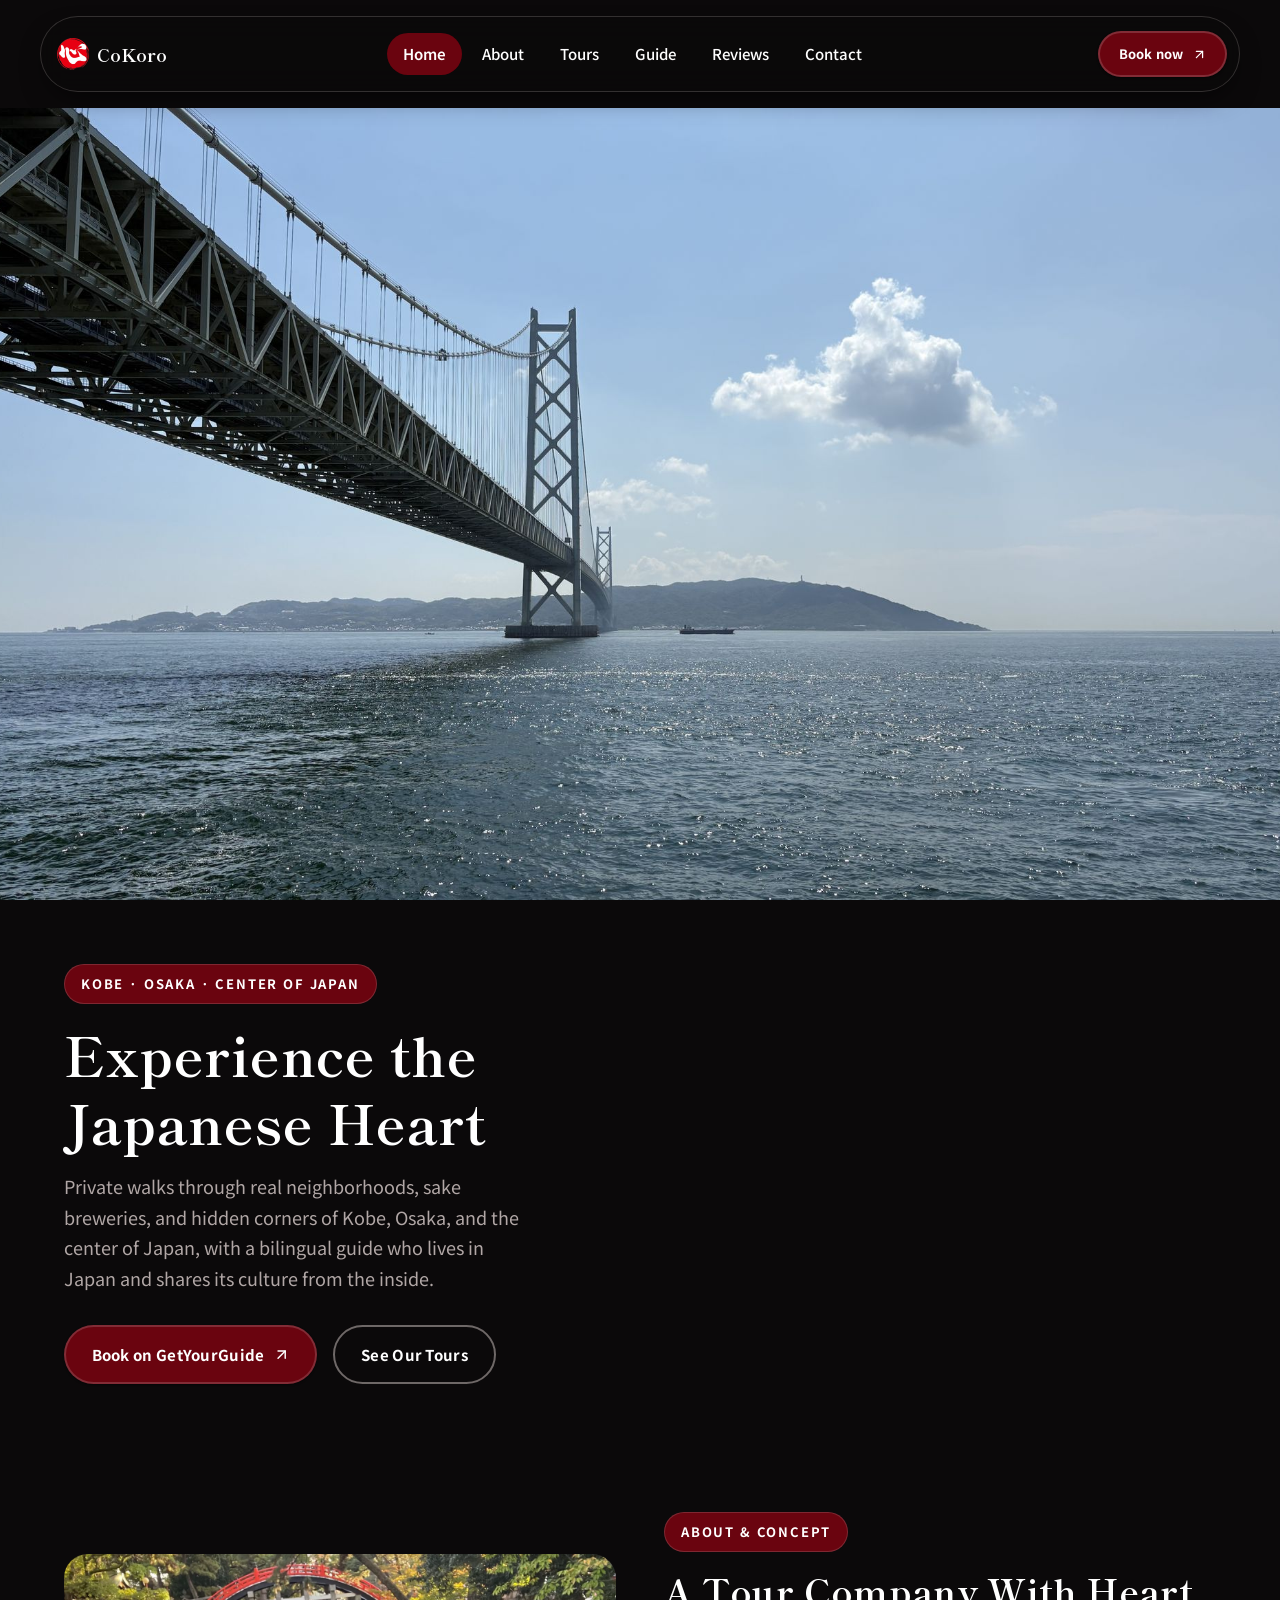
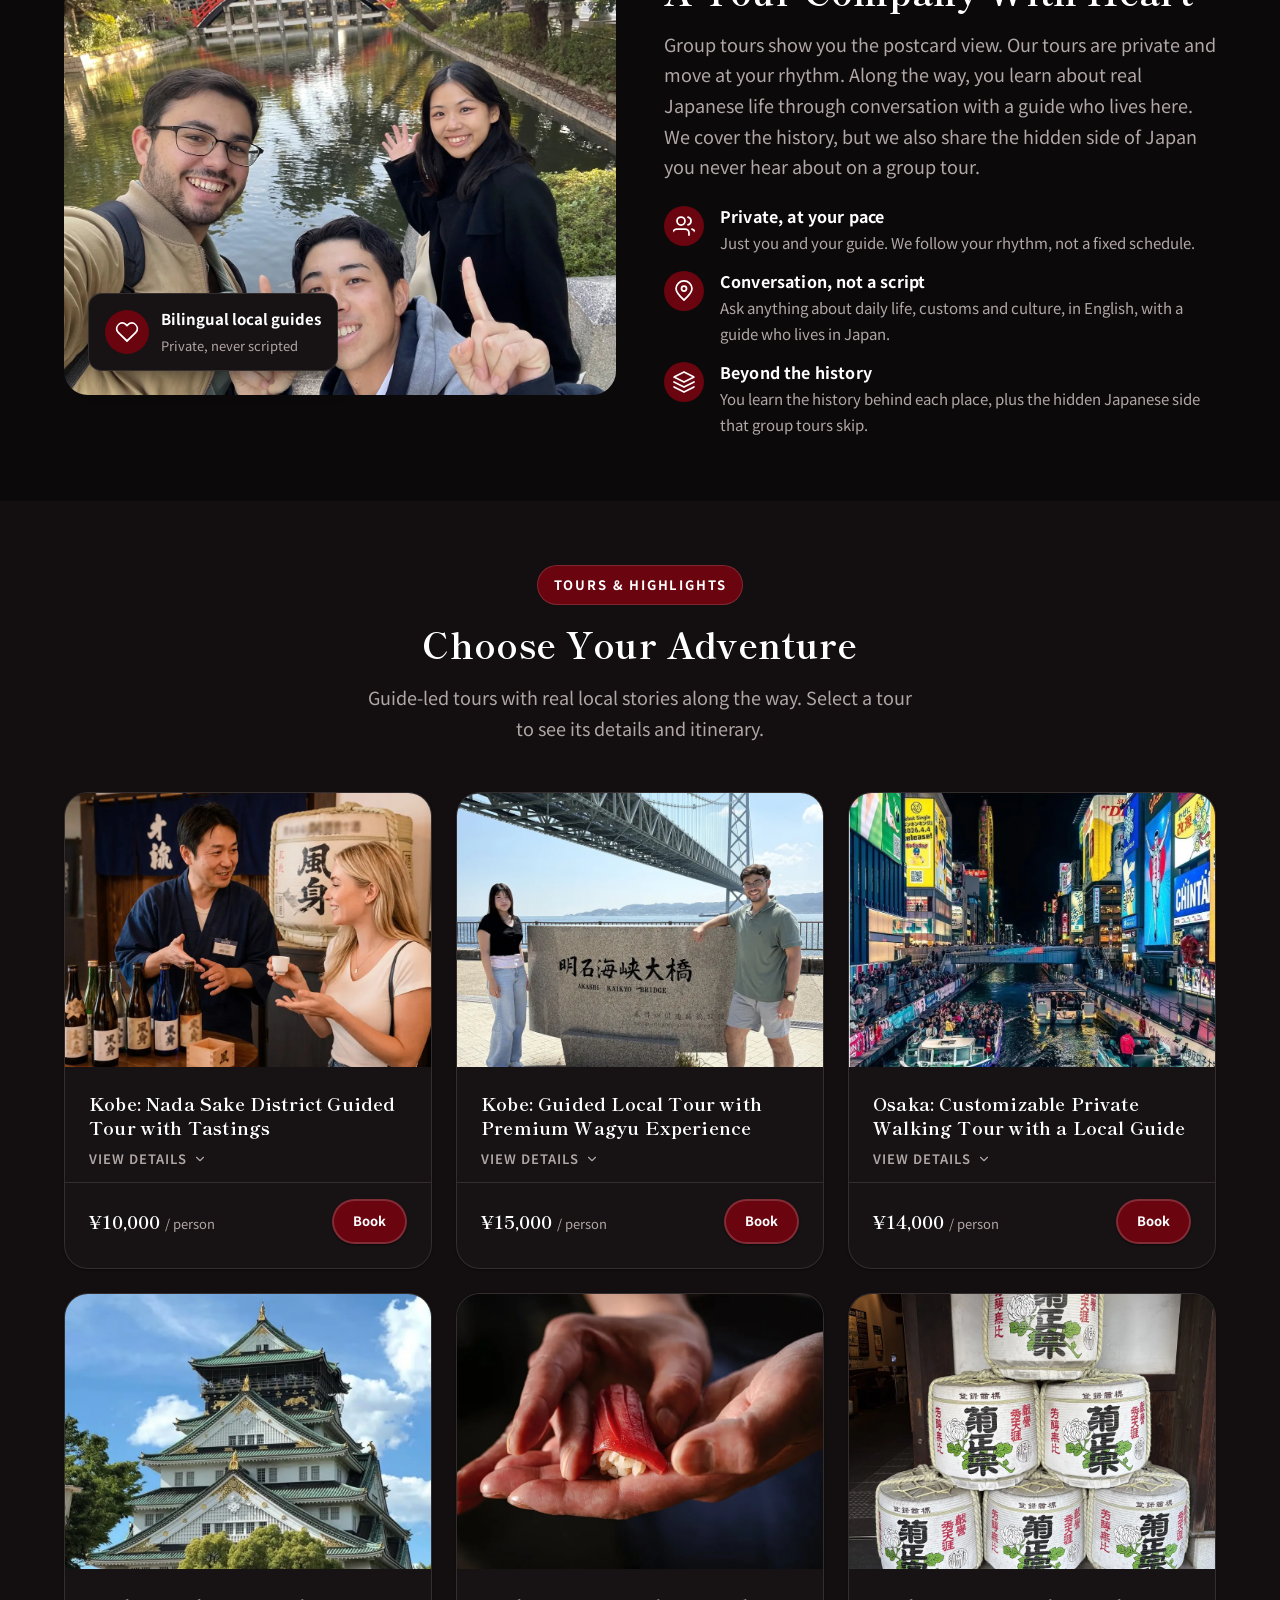
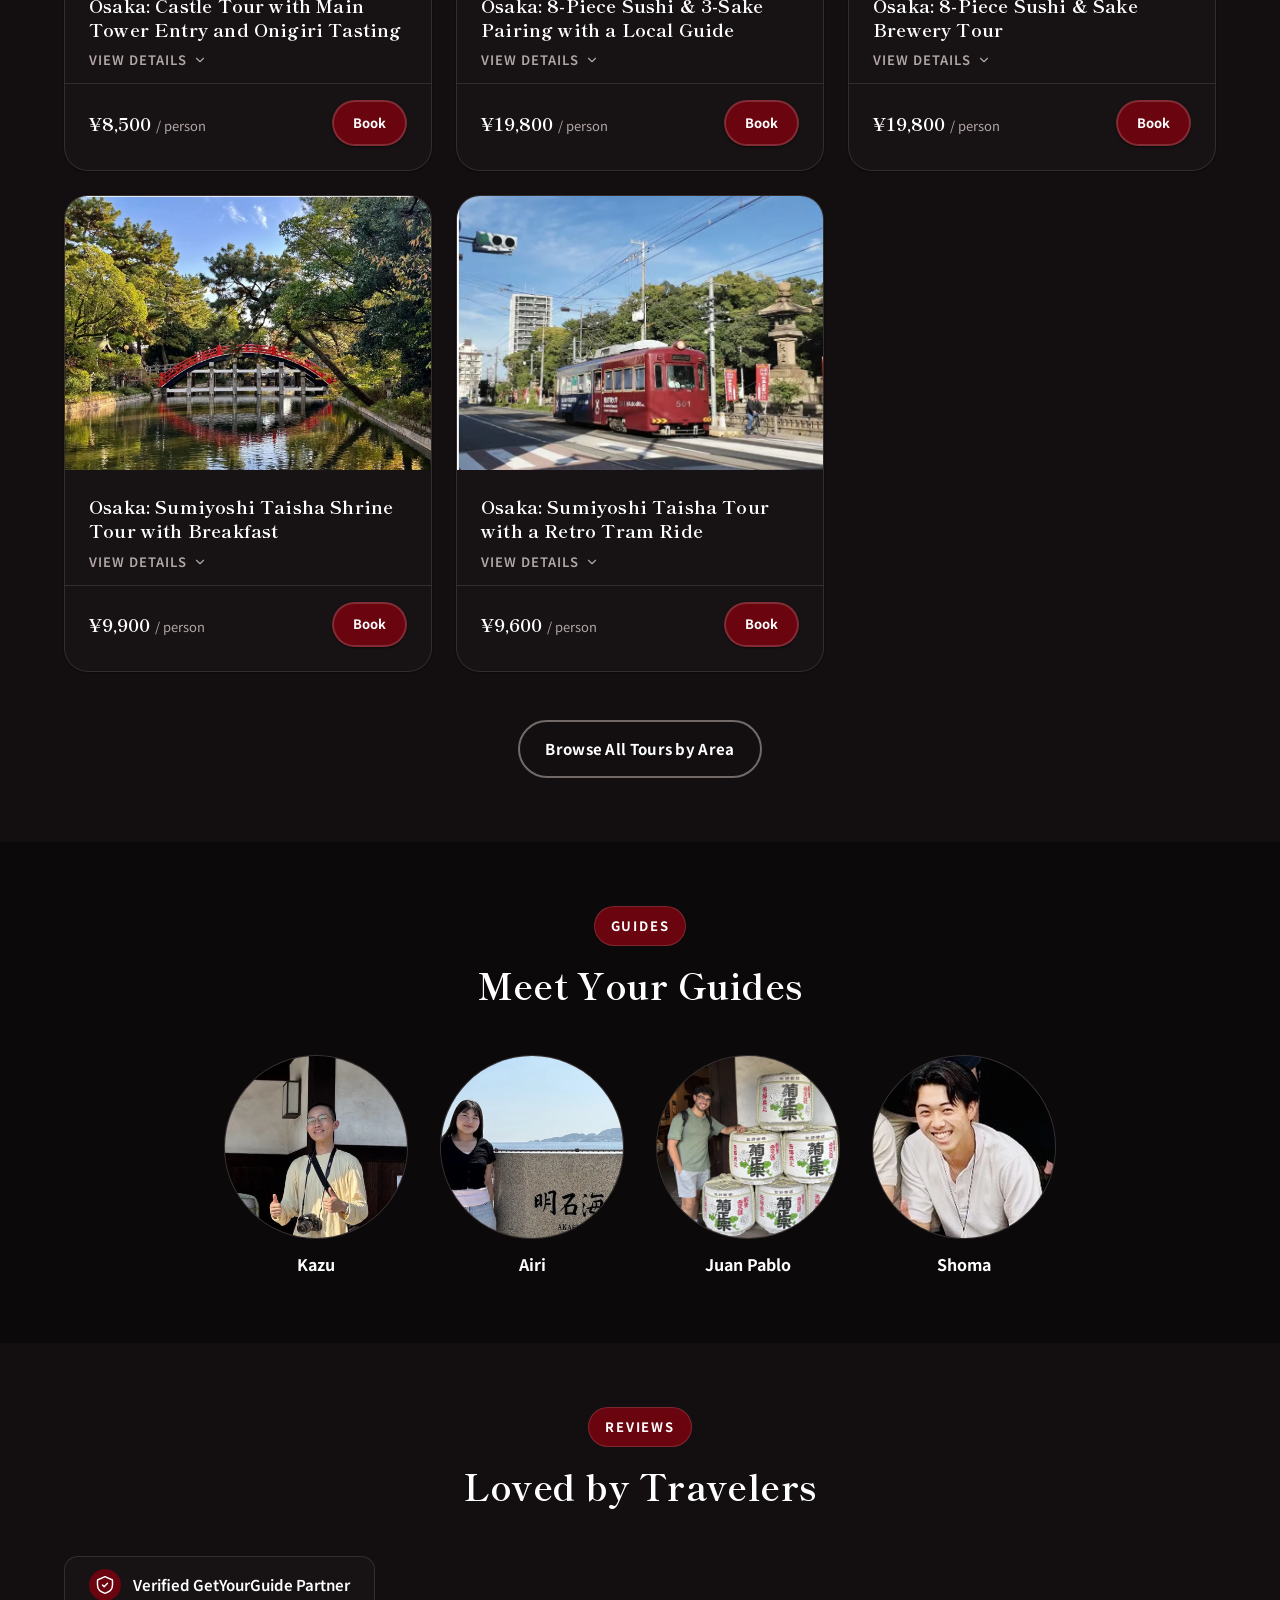
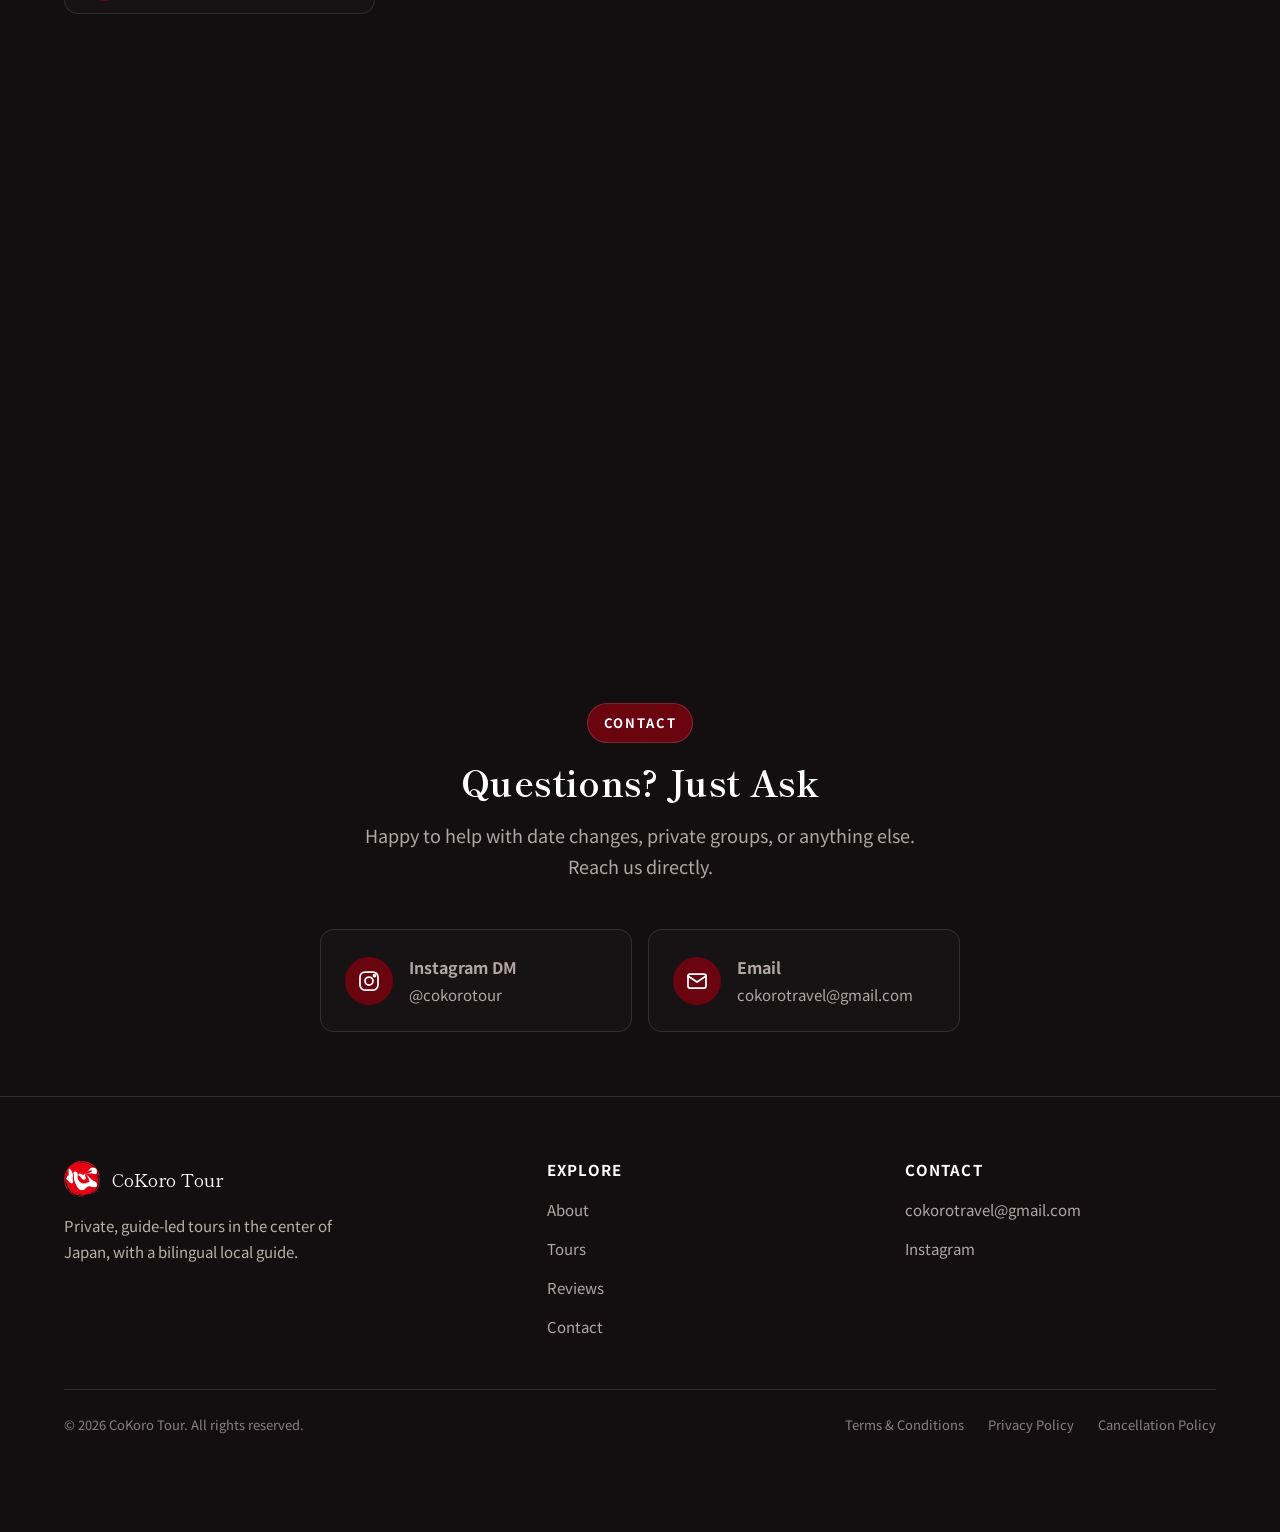
==== commit e5ee3f5b: "Reword contact line and UI messages without em dashes Co-Authored-By: Claude Sonnet 5.5 <noreply@ant" ====
--- a/index.html
+++ b/index.html
@@ -207,7 +207,7 @@
       <div class="section-head section-head--center">
         <span class="eyebrow">Contact</span>
         <h2 id="contact-heading">Questions? Just Ask</h2>
-        <p class="lede">Happy to help with date changes, private groups, or anything else — reach us directly.</p>
+        <p class="lede">Happy to help with date changes, private groups, or anything else. Reach us directly.</p>
       </div>
 
       <div class="contact-channels contact-channels--centered contact-channels--two">
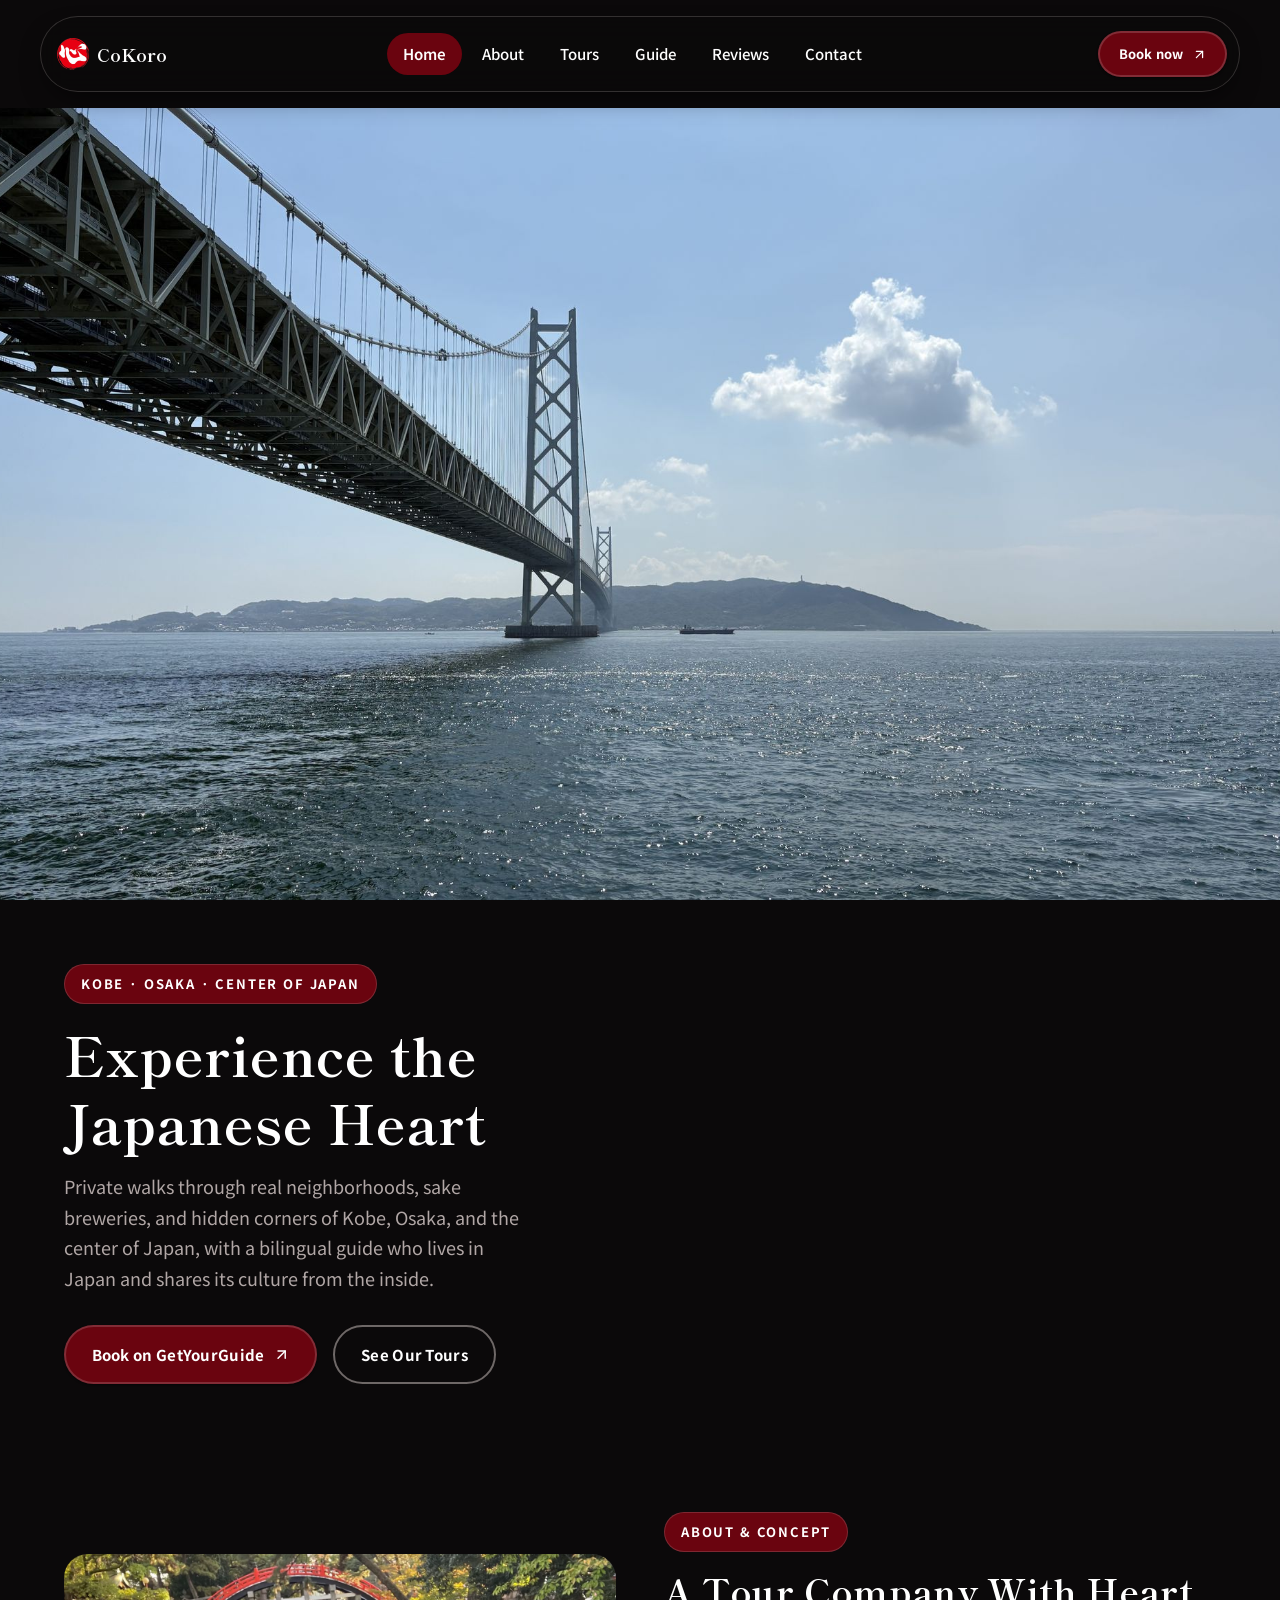
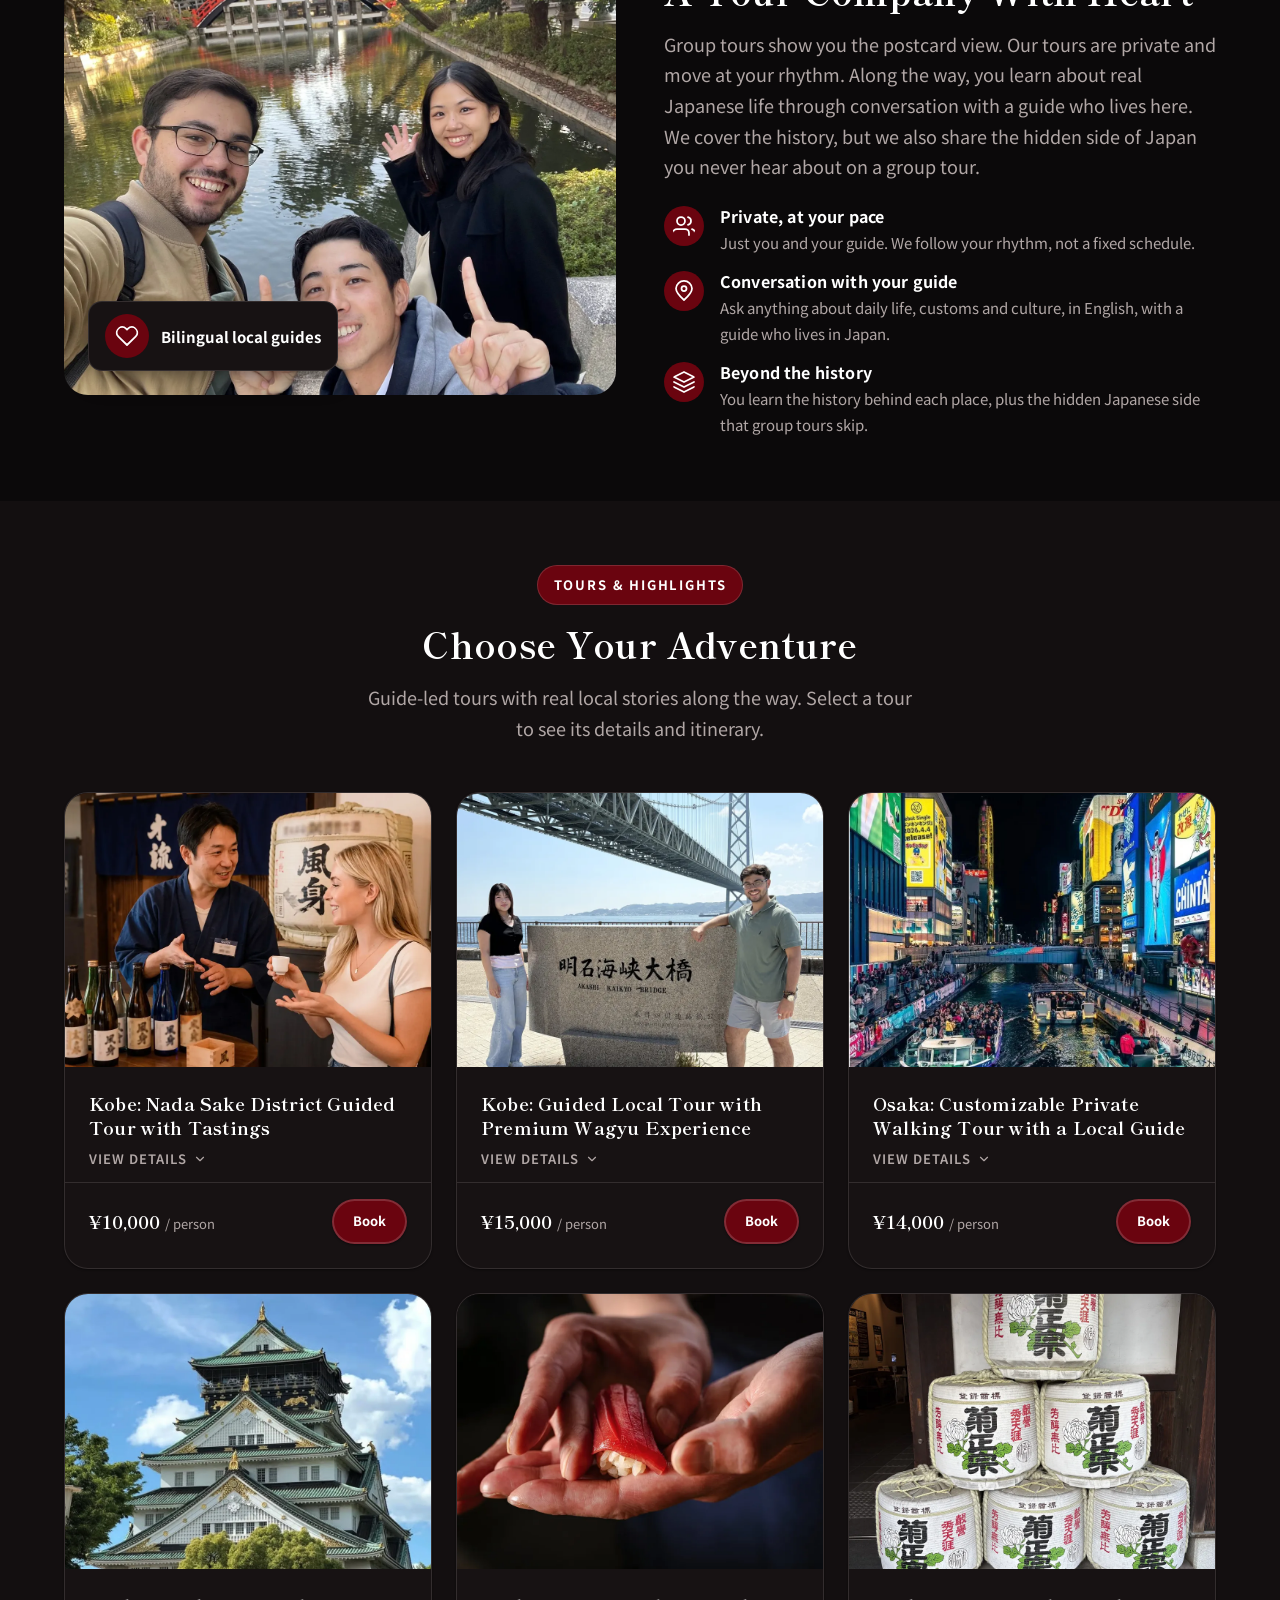
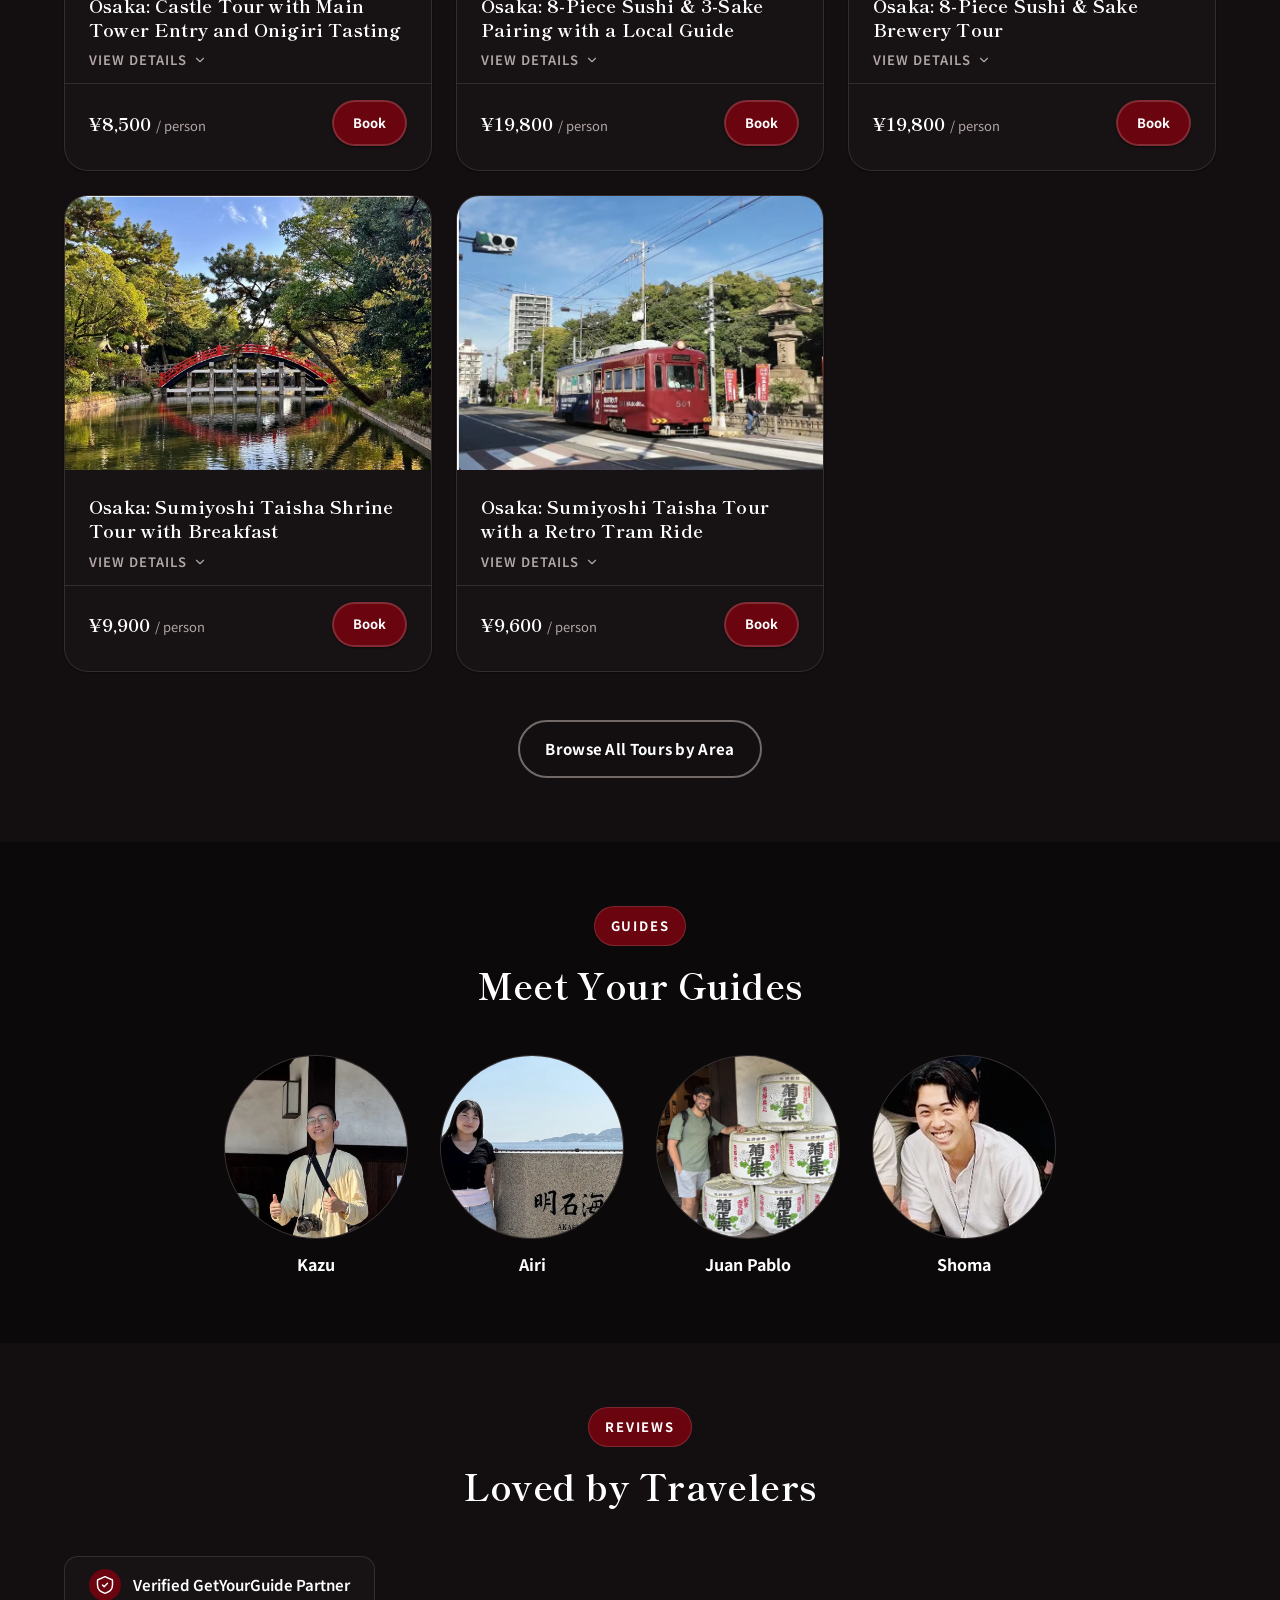
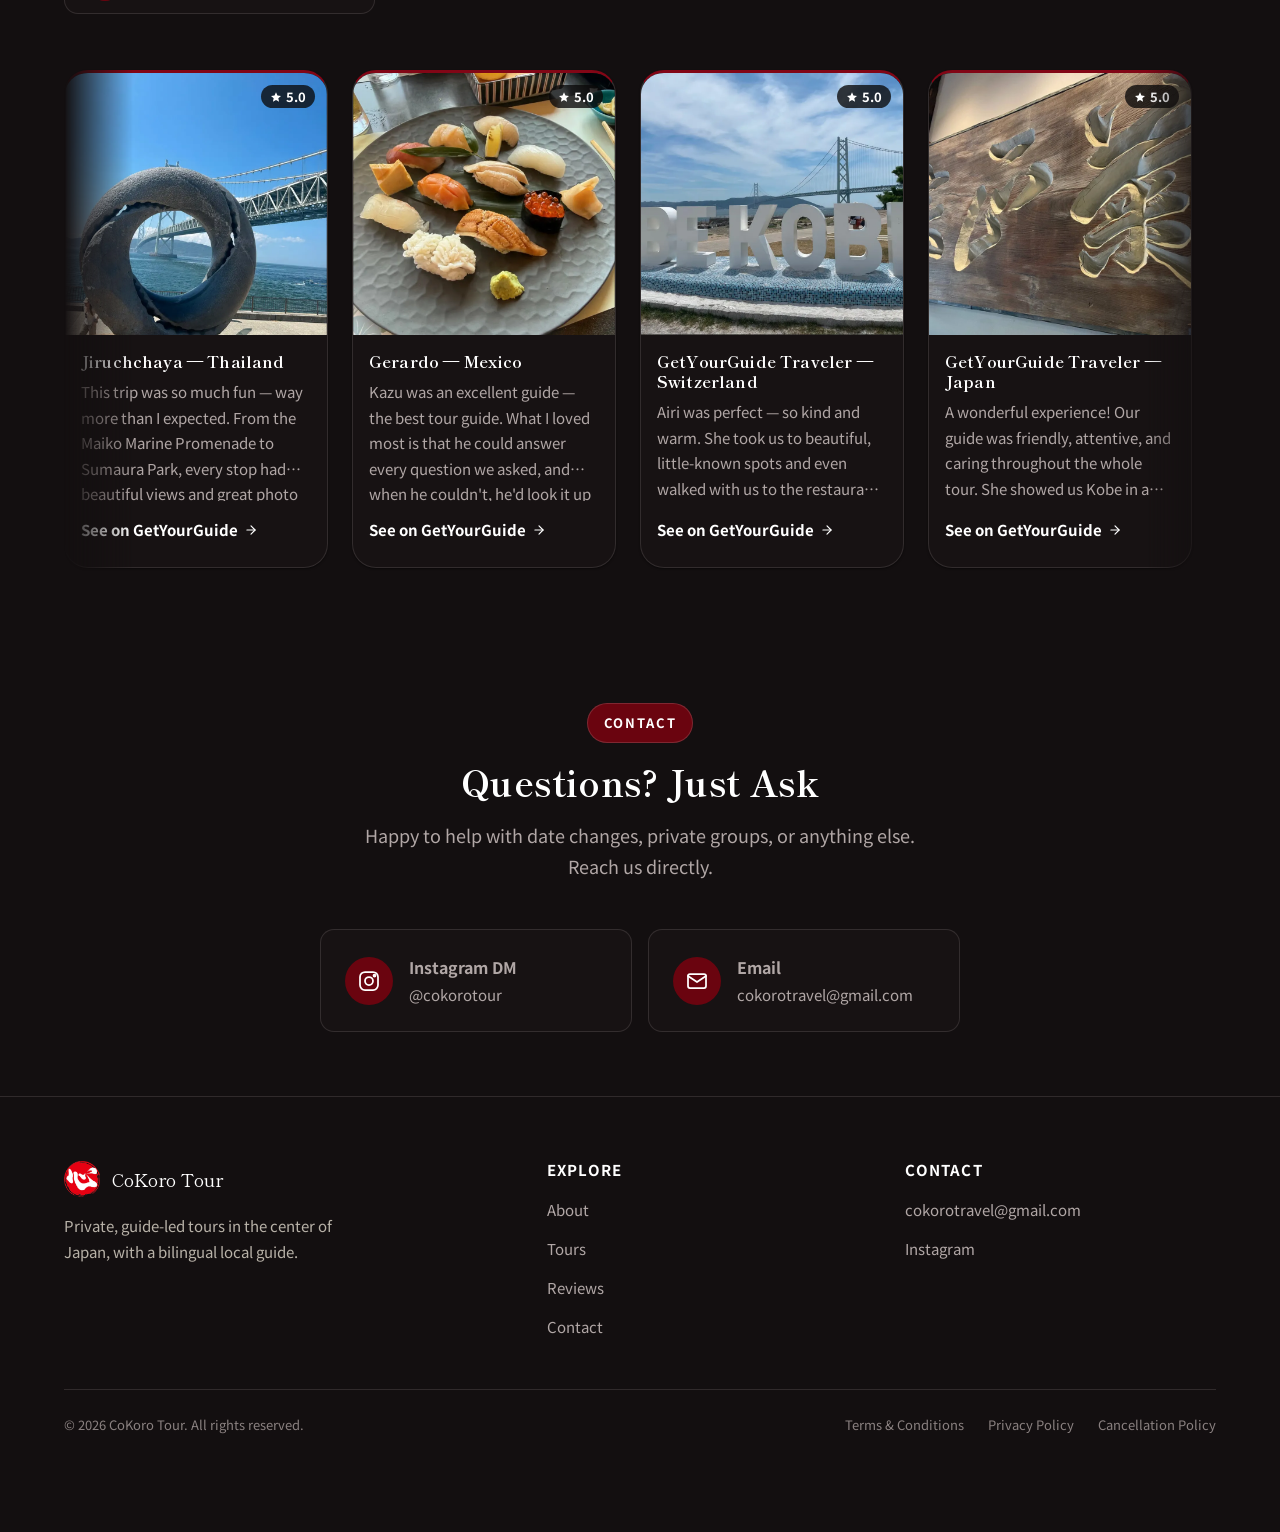
==== commit 5d364c5c: "Remove 'scripted' wording from badge and value card Co-Authored-By: Claude Sonnet 5.5 <noreply@anthr" ====
--- a/index.html
+++ b/index.html
@@ -4,7 +4,7 @@
 <meta charset="UTF-8">
 <meta name="viewport" content="width=device-width, initial-scale=1">
 <title>CoKoro Tour — Experience the Japanese Heart</title>
-<meta name="description" content="CoKoro Tour: experience the Japanese heart — private, guide-led tours in Kobe, Osaka and the center of Japan, with a bilingual local guide — real local stories, not a script. Book securely via GetYourGuide.">
+<meta name="description" content="CoKoro Tour: experience the Japanese heart — private, guide-led tours in Kobe, Osaka and the center of Japan, with a bilingual local guide — real local stories. Book securely via GetYourGuide.">
 
 <link rel="preconnect" href="https://fonts.googleapis.com">
 <link rel="preconnect" href="https://fonts.gstatic.com" crossorigin>
@@ -102,7 +102,6 @@
             <svg viewBox="0 0 24 24" fill="none" stroke="currentColor" stroke-width="1.75" stroke-linecap="round" stroke-linejoin="round"><path d="M20.8 4.6a5.5 5.5 0 0 0-7.8 0L12 5.6l-1-1a5.5 5.5 0 0 0-7.8 7.8l1 1L12 21l7.8-7.6 1-1a5.5 5.5 0 0 0 0-7.8Z"/></svg>
             <div>
               <strong>Bilingual local guides</strong>
-              <span>Private, never scripted</span>
             </div>
           </div>
         </div>
@@ -121,7 +120,7 @@
             <div class="value-item">
               <svg viewBox="0 0 24 24" fill="none" stroke="currentColor" stroke-width="1.75" stroke-linecap="round" stroke-linejoin="round"><path d="M12 21c-4.5-4-8-7.5-8-11.5A8 8 0 0 1 12 2a8 8 0 0 1 8 7.5C20 13.5 16.5 17 12 21Z"/><circle cx="12" cy="9.5" r="2.5"/></svg>
               <div>
-                <h3>Conversation, not a script</h3>
+                <h3>Conversation with your guide</h3>
                 <p>Ask anything about daily life, customs and culture, in English, with a guide who lives in Japan.</p>
               </div>
             </div>
